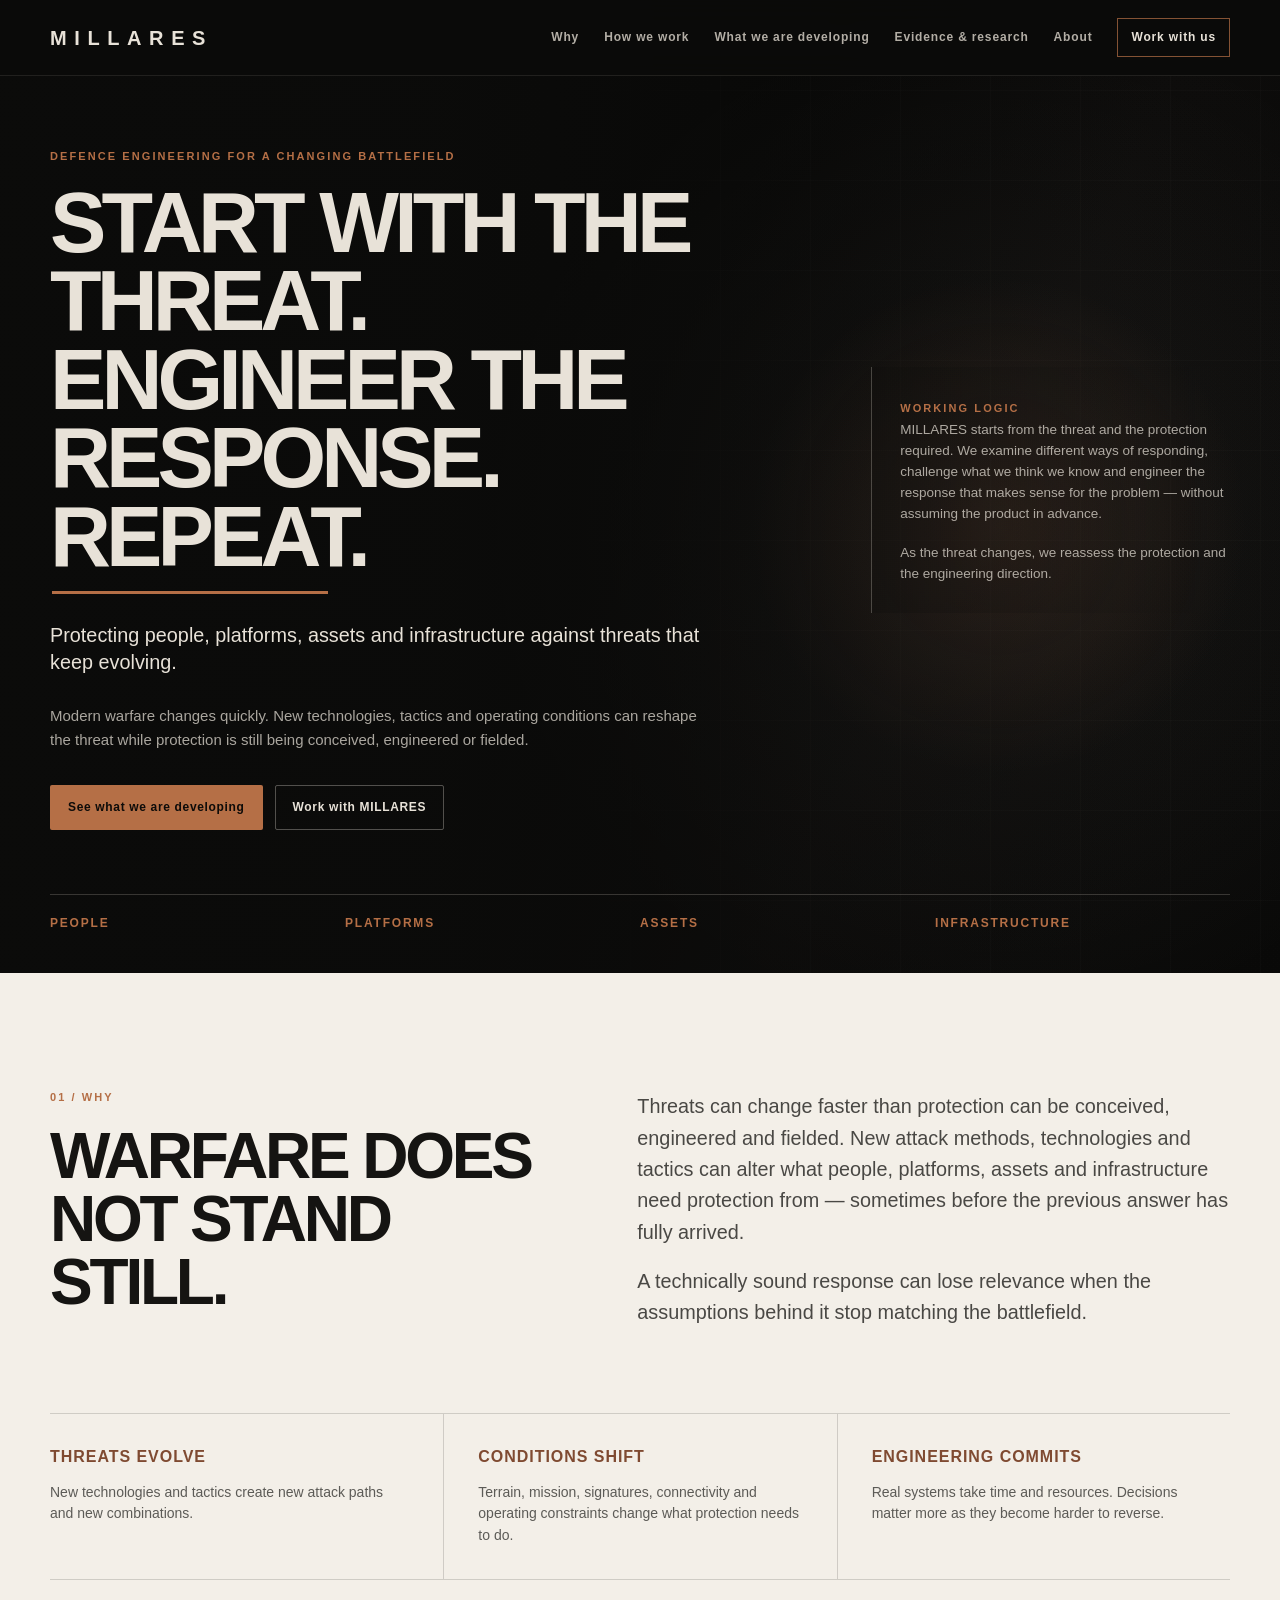
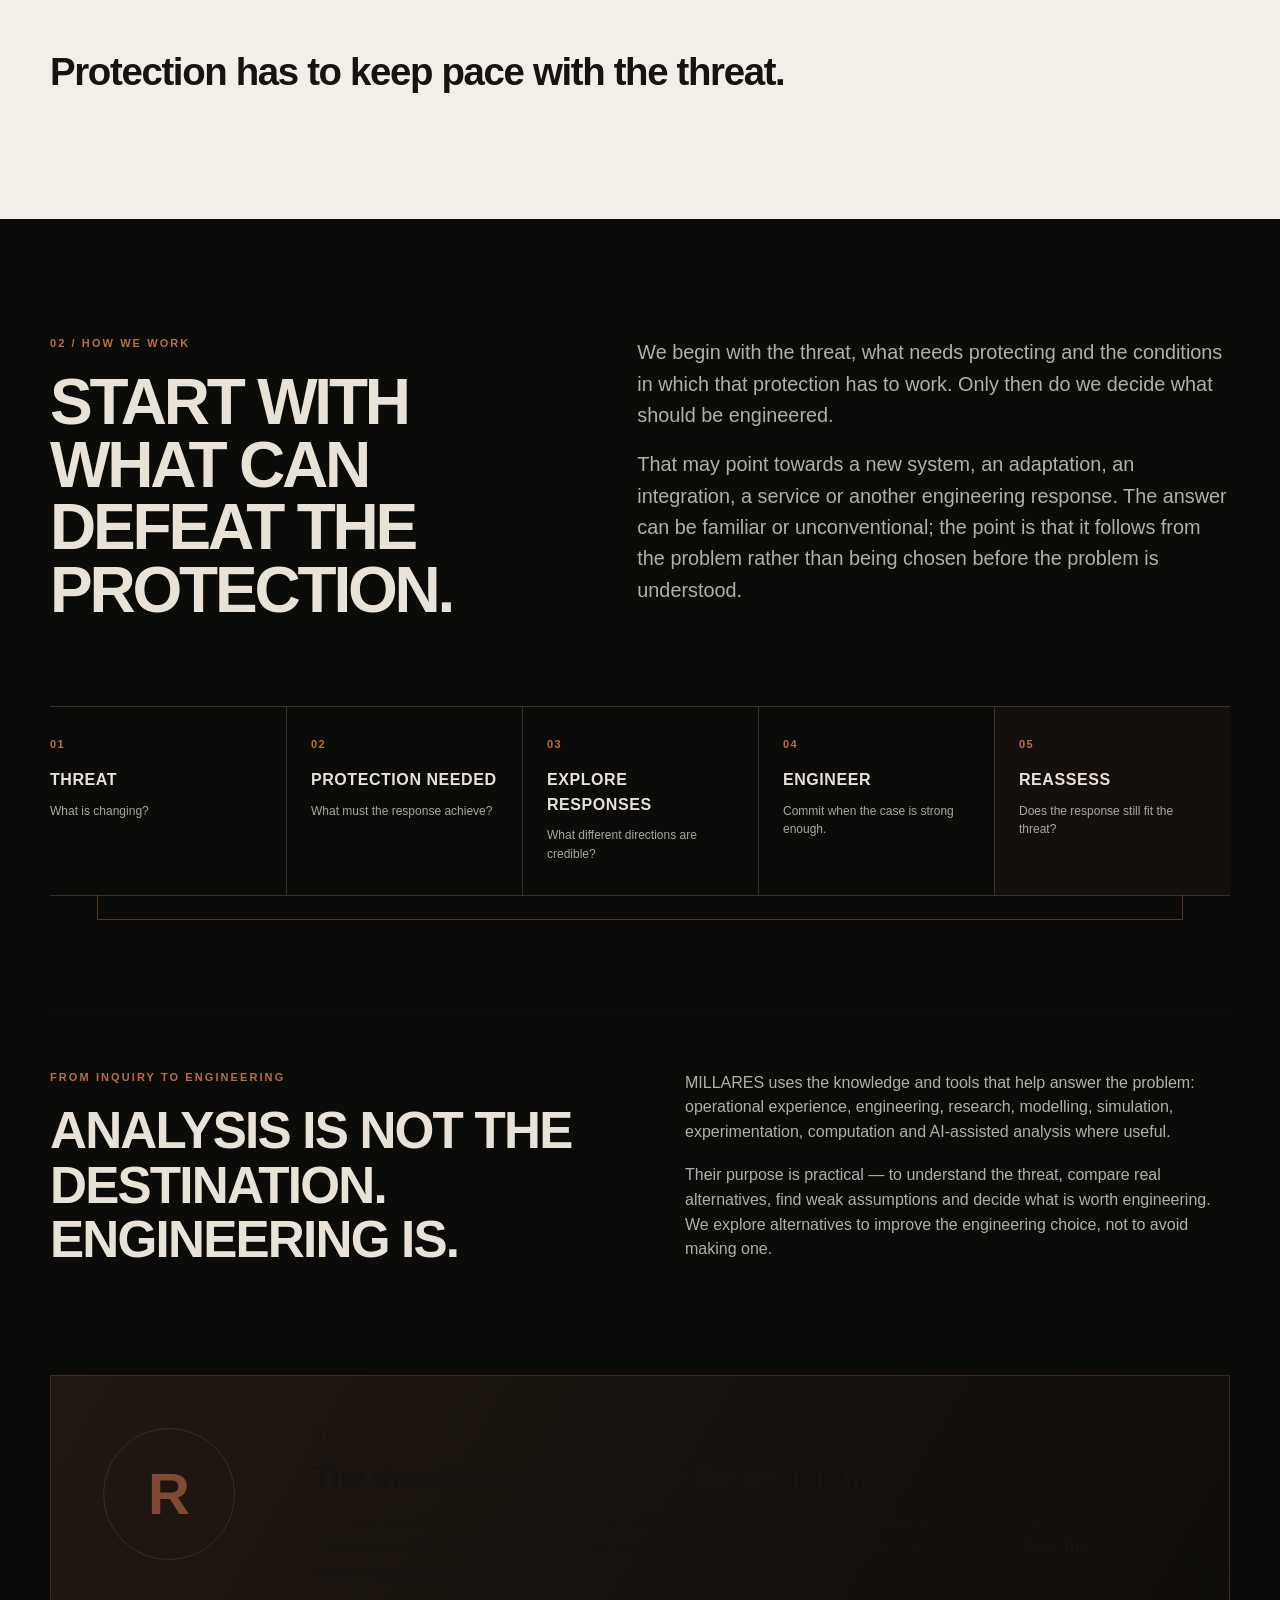
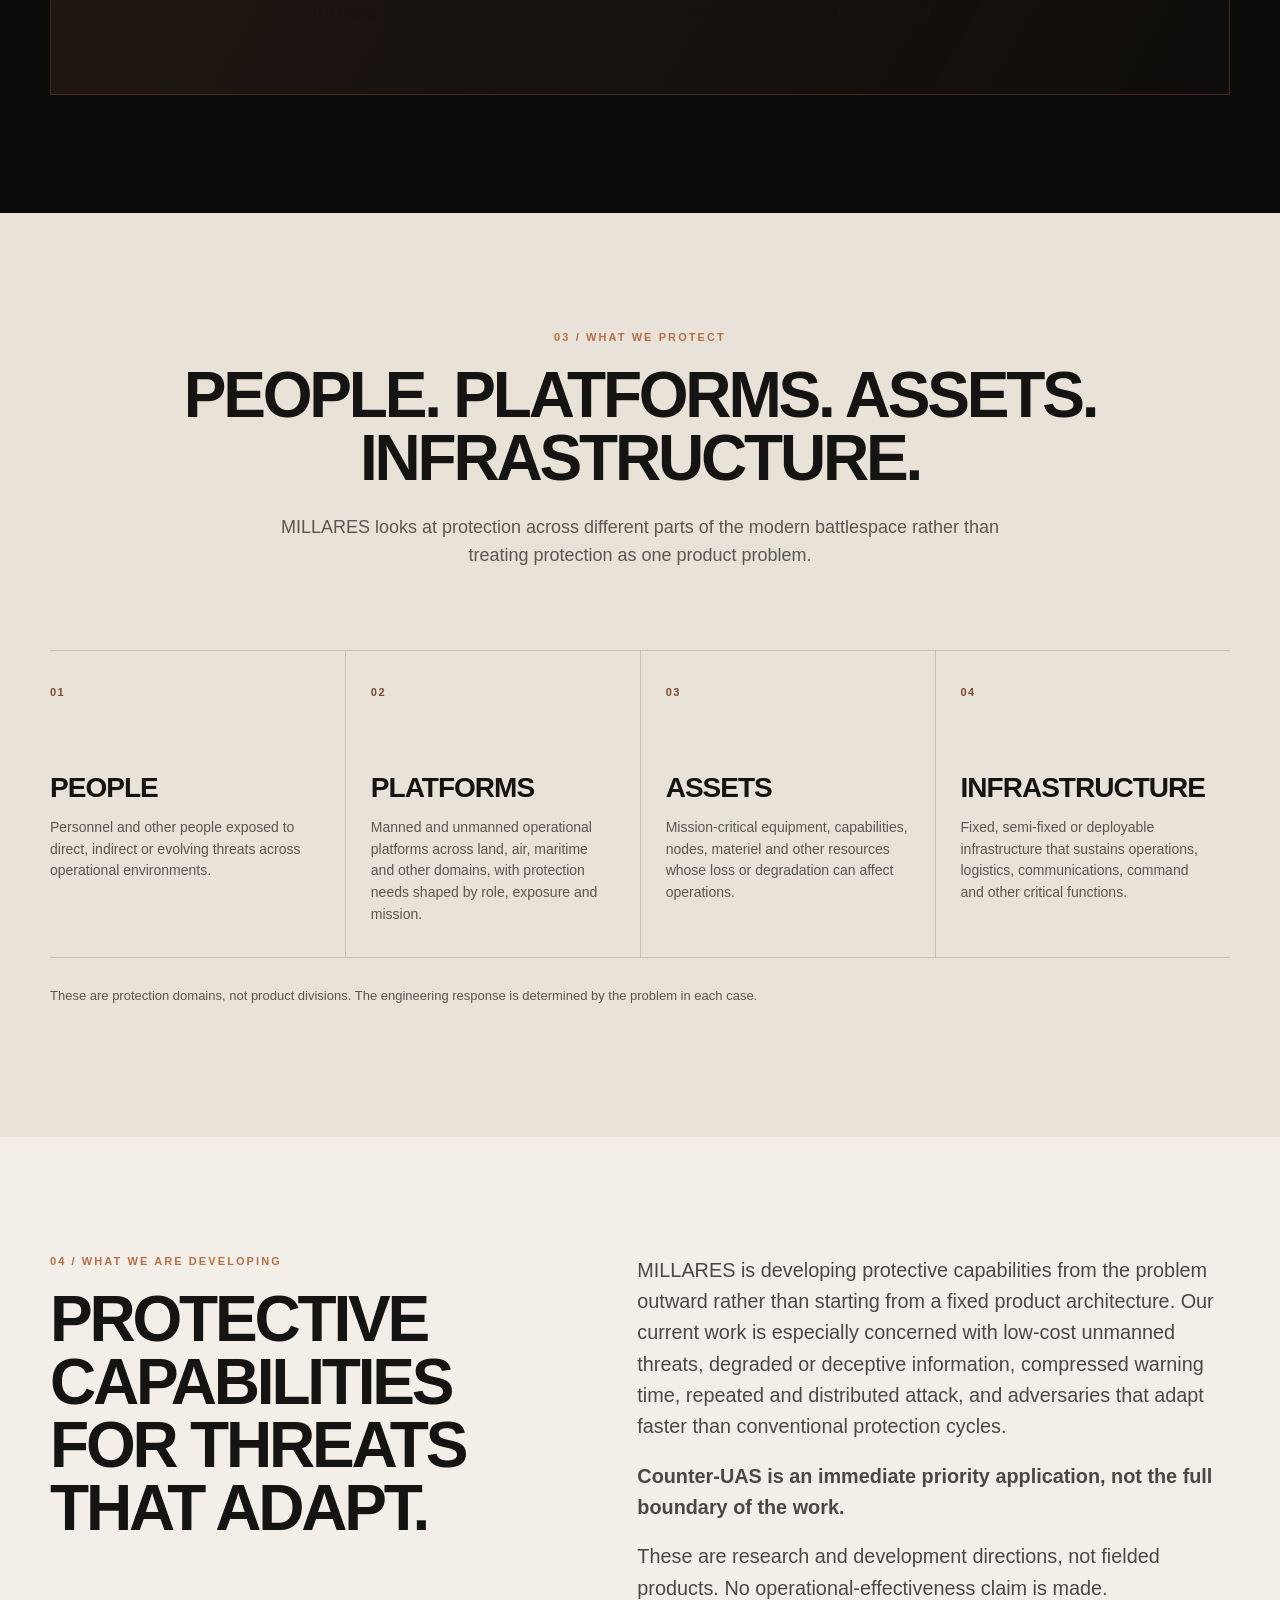
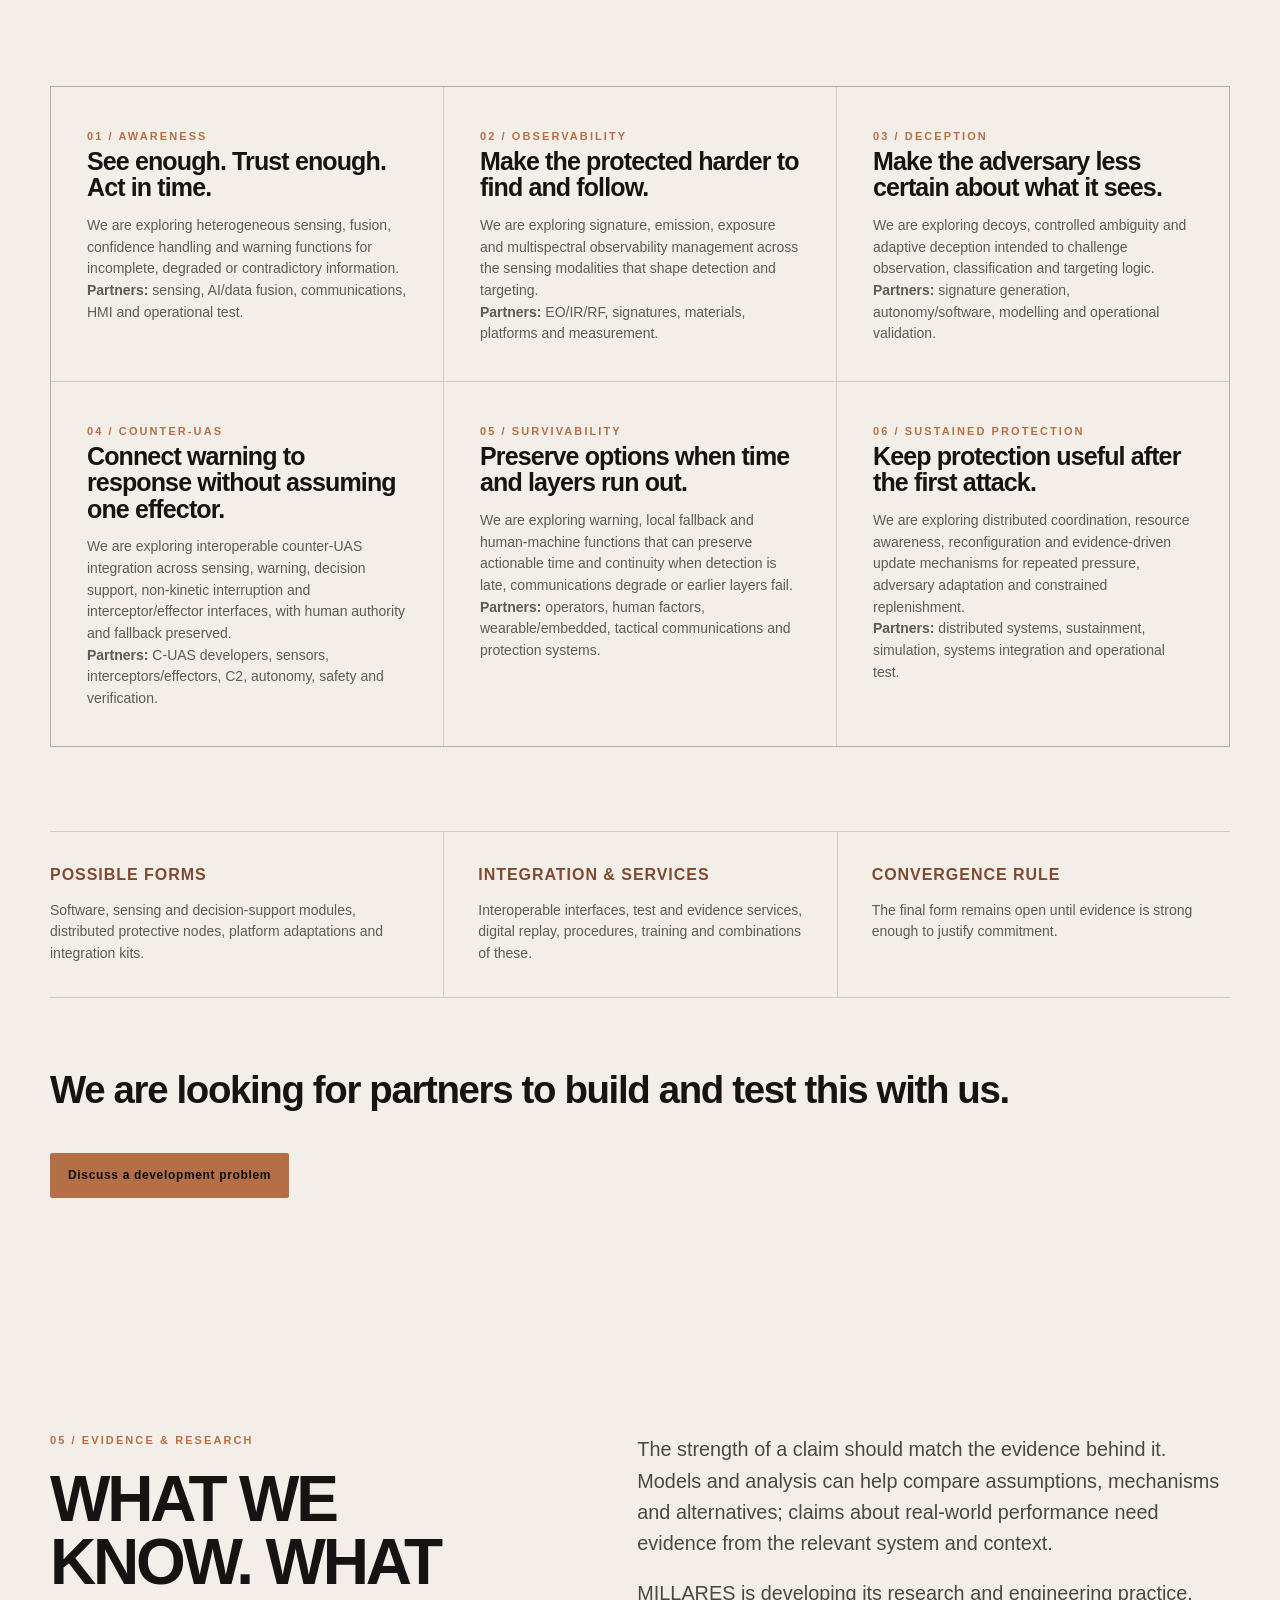
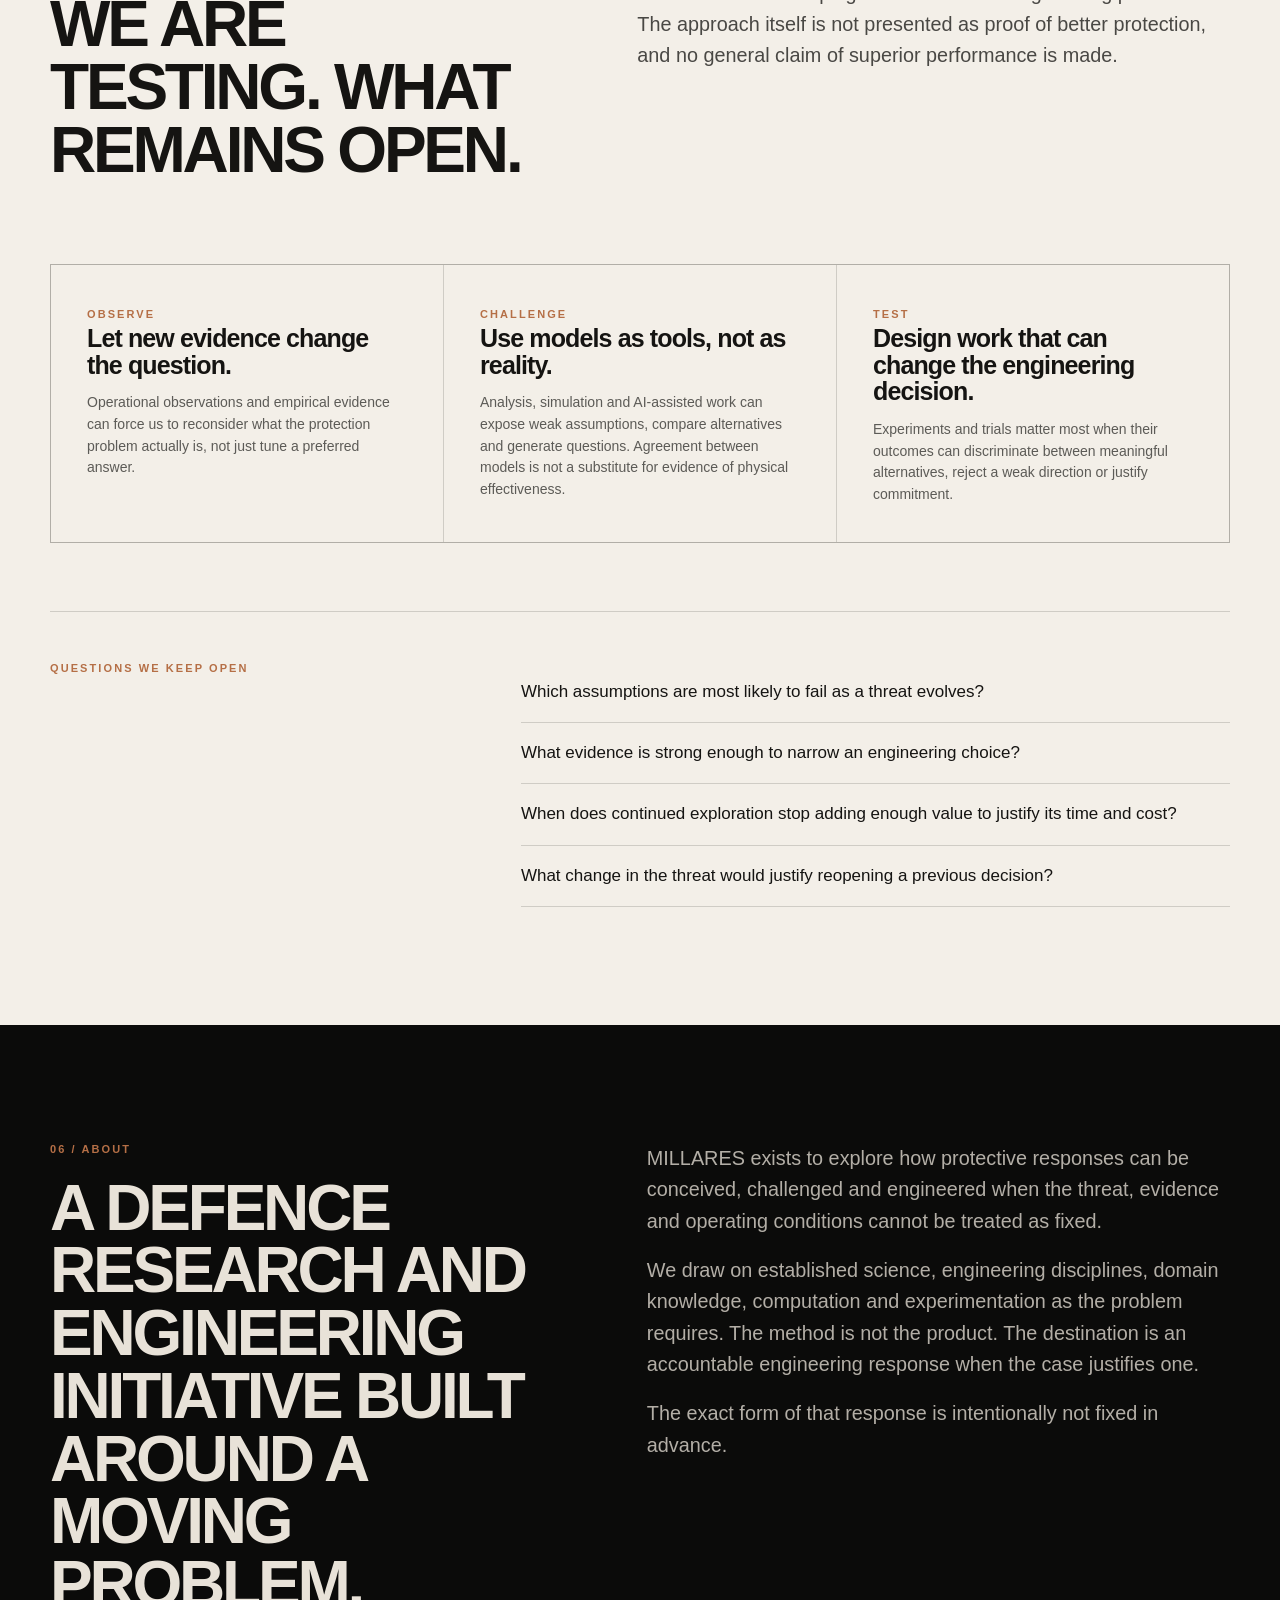
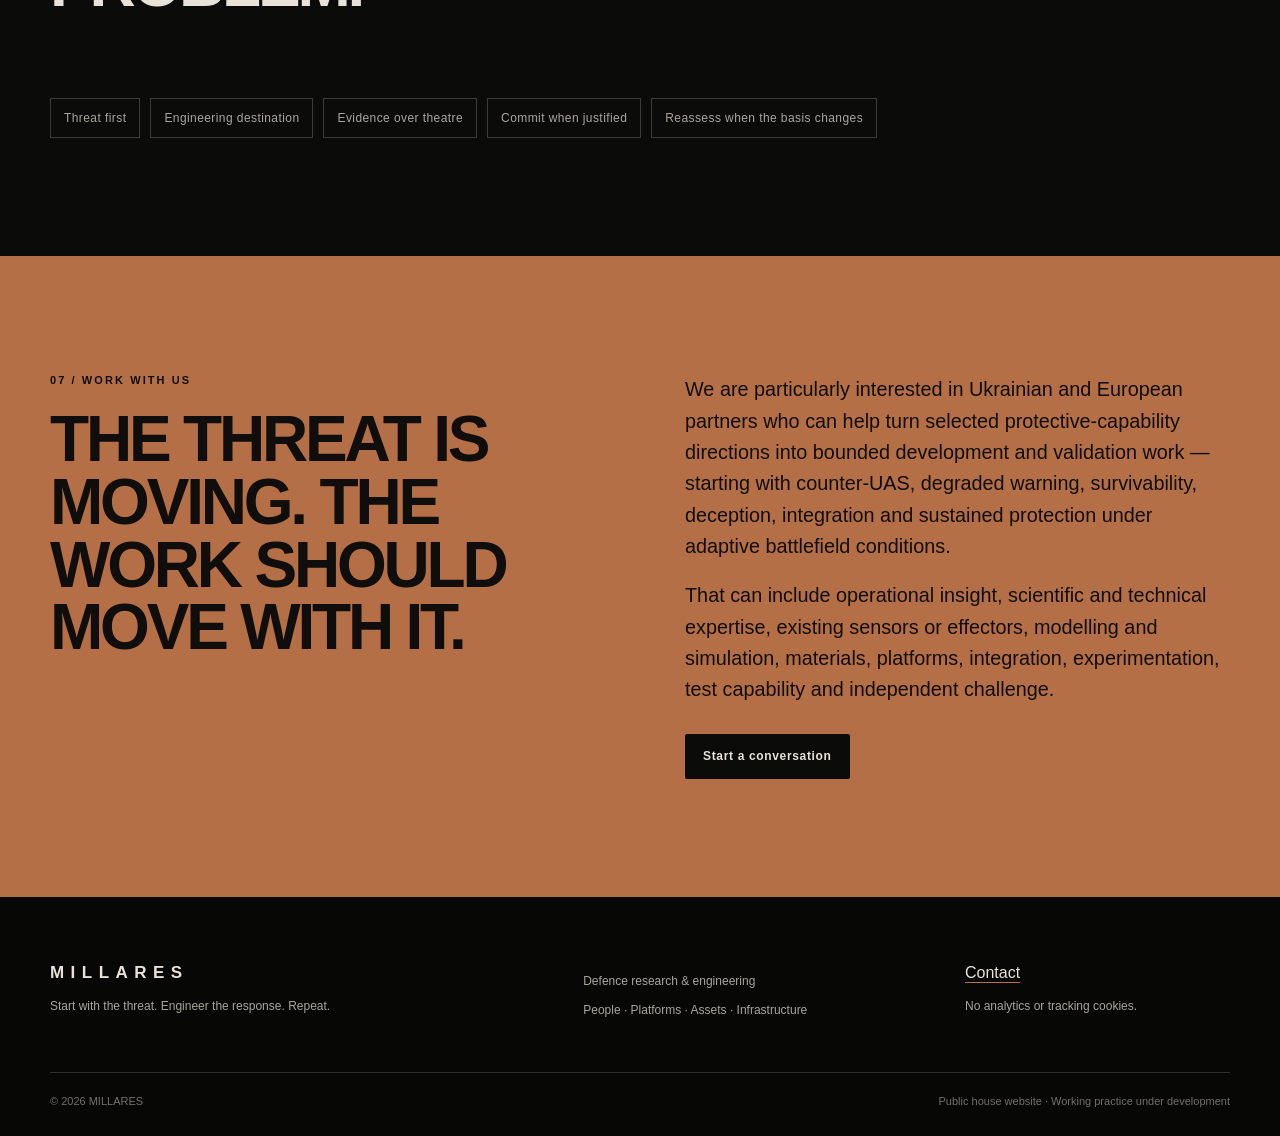
==== index.html @ 89b0711a "Add draft protective response capabilities module" ====
<!doctype html>
<html lang="en">
<head>
  <meta charset="utf-8">
  <meta name="viewport" content="width=device-width, initial-scale=1">
  <title>MILLARES — Defence engineering for a changing battlefield</title>
  <meta name="description" content="MILLARES is a defence research and engineering initiative focused on protecting people, platforms, assets and infrastructure against changing warfare threats.">
  <meta name="theme-color" content="#0b0b0a">
  <meta name="robots" content="index,follow,max-image-preview:large">
  <link rel="canonical" href="https://javifdzplz.github.io/ibera-systems-tercio/">
  <meta property="og:type" content="website">
  <meta property="og:url" content="https://javifdzplz.github.io/ibera-systems-tercio/">
  <meta property="og:title" content="MILLARES — Start with the threat. Engineer the response. Repeat.">
  <meta property="og:description" content="Defence research and engineering for changing warfare threats across people, platforms, assets and infrastructure.">
  <meta name="twitter:card" content="summary">
  <meta name="twitter:title" content="MILLARES — Defence engineering for a changing battlefield">
  <meta name="twitter:description" content="Start with the threat. Engineer the response. Repeat.">
  <link rel="icon" href="favicon.svg" type="image/svg+xml">
  <link rel="stylesheet" href="styles.css?v=20260810-1">
  <script src="script.js?v=20260810-1" defer></script>
</head>
<body>
  <a class="skip-link" href="#main">Skip to content</a>

  <header class="site-header" id="top">
    <div class="header-inner">
      <a class="wordmark" href="#top" aria-label="MILLARES home">MILLARES</a>
      <button class="menu-toggle" type="button" aria-expanded="false" aria-controls="primary-nav">
        <span class="sr-only">Toggle navigation</span>
        <span aria-hidden="true"></span><span aria-hidden="true"></span><span aria-hidden="true"></span>
      </button>
      <nav id="primary-nav" class="primary-nav" aria-label="Primary navigation">
        <a href="#why">Why</a>
        <a href="#approach">How we work</a>
        <a href="#capabilities">What we are developing</a>
        <a href="#evidence">Evidence &amp; research</a>
        <a href="#about">About</a>
        <a class="nav-cta" href="#work">Work with us</a>
      </nav>
    </div>
  </header>

  <main id="main">
    <section class="hero section-dark" aria-labelledby="hero-title">
      <div class="evolving-field" aria-hidden="true"></div>
      <div class="hero-grid" aria-hidden="true"></div>
      <div class="shell hero-shell">
        <div class="hero-copy">
          <p class="eyebrow">Defence engineering for a changing battlefield</p>
          <h1 id="hero-title">
            <span>Start with the threat.</span>
            <span>Engineer the response.</span>
            <span class="repeat-line">Repeat.</span>
          </h1>
          <p class="hero-subhead">Protecting people, platforms, assets and infrastructure against threats that keep evolving.</p>
          <p class="hero-lead">Modern warfare changes quickly. New technologies, tactics and operating conditions can reshape the threat while protection is still being conceived, engineered or fielded.</p>
          <div class="hero-actions">
            <a class="button button-primary" href="#capabilities">See what we are developing</a>
            <a class="button button-quiet" href="#work">Work with MILLARES</a>
          </div>
        </div>
        <div class="hero-aside" aria-label="MILLARES working logic">
          <span class="aside-label">Working logic</span>
          <p>MILLARES starts from the threat and the protection required. We examine different ways of responding, challenge what we think we know and engineer the response that makes sense for the problem — without assuming the product in advance.</p>
          <p>As the threat changes, we reassess the protection and the engineering direction.</p>
        </div>
      </div>
      <div class="scope-rail shell" aria-label="Protection scope">
        <span>People</span><span>Platforms</span><span>Assets</span><span>Infrastructure</span>
      </div>
    </section>

    <section class="section-light section-major" id="why" aria-labelledby="why-title">
      <div class="shell split-intro">
        <div>
          <p class="section-kicker">01 / Why</p>
          <h2 id="why-title">Warfare does not stand still.</h2>
        </div>
        <div class="prose prose-large">
          <p>Threats can change faster than protection can be conceived, engineered and fielded. New attack methods, technologies and tactics can alter what people, platforms, assets and infrastructure need protection from — sometimes before the previous answer has fully arrived.</p>
          <p>A technically sound response can lose relevance when the assumptions behind it stop matching the battlefield.</p>
        </div>
      </div>
      <div class="shell tempo-strip" aria-label="Changing warfare context">
        <article><span>Threats evolve</span><p>New technologies and tactics create new attack paths and new combinations.</p></article>
        <article><span>Conditions shift</span><p>Terrain, mission, signatures, connectivity and operating constraints change what protection needs to do.</p></article>
        <article><span>Engineering commits</span><p>Real systems take time and resources. Decisions matter more as they become harder to reverse.</p></article>
      </div>
      <p class="shell pull-line">Protection has to keep pace with the threat.</p>
    </section>

    <section class="section-dark section-major" id="approach" aria-labelledby="approach-title">
      <div class="shell split-intro">
        <div>
          <p class="section-kicker">02 / How we work</p>
          <h2 id="approach-title">Start with what can defeat the protection.</h2>
        </div>
        <div class="prose prose-large">
          <p>We begin with the threat, what needs protecting and the conditions in which that protection has to work. Only then do we decide what should be engineered.</p>
          <p>That may point towards a new system, an adaptation, an integration, a service or another engineering response. The answer can be familiar or unconventional; the point is that it follows from the problem rather than being chosen before the problem is understood.</p>
        </div>
      </div>

      <div class="shell response-loop" aria-label="MILLARES problem-to-engineering loop">
        <div class="loop-step"><b>01</b><span>Threat</span><small>What is changing?</small></div>
        <div class="loop-step"><b>02</b><span>Protection needed</span><small>What must the response achieve?</small></div>
        <div class="loop-step"><b>03</b><span>Explore responses</span><small>What different directions are credible?</small></div>
        <div class="loop-step"><b>04</b><span>Engineer</span><small>Commit when the case is strong enough.</small></div>
        <div class="loop-step loop-return"><b>05</b><span>Reassess</span><small>Does the response still fit the threat?</small></div>
      </div>

      <div class="shell engineering-destination">
        <div>
          <p class="section-kicker">From inquiry to engineering</p>
          <h3>Analysis is not the destination. Engineering is.</h3>
        </div>
        <div class="prose">
          <p>MILLARES uses the knowledge and tools that help answer the problem: operational experience, engineering, research, modelling, simulation, experimentation, computation and AI-assisted analysis where useful.</p>
          <p>Their purpose is practical — to understand the threat, compare real alternatives, find weak assumptions and decide what is worth engineering. We explore alternatives to improve the engineering choice, not to avoid making one.</p>
        </div>
      </div>

      <div class="shell repeat-panel">
        <div class="repeat-mark" aria-hidden="true">R</div>
        <div>
          <p class="section-kicker">Why repeat?</p>
          <h3>The threat can change after the decision.</h3>
          <p>Choosing an engineering direction does not make the assumptions behind it permanently true. If the threat, operating conditions or available evidence change materially, we return to the question that matters: <strong>does the protection still fit the problem?</strong></p>
          <p>If it does, the commitment stands. If it does not, the response needs to be reconsidered.</p>
        </div>
      </div>
    </section>

    <section class="section-bone section-major" id="protect" aria-labelledby="protect-title">
      <div class="shell section-heading-wide">
        <p class="section-kicker">03 / What we protect</p>
        <h2 id="protect-title">People. Platforms. Assets. Infrastructure.</h2>
        <p>MILLARES looks at protection across different parts of the modern battlespace rather than treating protection as one product problem.</p>
      </div>
      <div class="shell protection-grid">
        <article>
          <span class="object-index">01</span>
          <h3>People</h3>
          <p>Personnel and other people exposed to direct, indirect or evolving threats across operational environments.</p>
        </article>
        <article>
          <span class="object-index">02</span>
          <h3>Platforms</h3>
          <p>Manned and unmanned operational platforms across land, air, maritime and other domains, with protection needs shaped by role, exposure and mission.</p>
        </article>
        <article>
          <span class="object-index">03</span>
          <h3>Assets</h3>
          <p>Mission-critical equipment, capabilities, nodes, materiel and other resources whose loss or degradation can affect operations.</p>
        </article>
        <article>
          <span class="object-index">04</span>
          <h3>Infrastructure</h3>
          <p>Fixed, semi-fixed or deployable infrastructure that sustains operations, logistics, communications, command and other critical functions.</p>
        </article>
      </div>
      <p class="shell scope-note">These are protection domains, not product divisions. The engineering response is determined by the problem in each case.</p>
    </section>

    <section class="section-light section-major" id="capabilities" aria-labelledby="capabilities-title">
      <div class="shell split-intro">
        <div>
          <p class="section-kicker">04 / What we are developing</p>
          <h2 id="capabilities-title">Protective capabilities for threats that adapt.</h2>
        </div>
        <div class="prose prose-large">
          <p>MILLARES is developing protective capabilities from the problem outward rather than starting from a fixed product architecture. Our current work is especially concerned with low-cost unmanned threats, degraded or deceptive information, compressed warning time, repeated and distributed attack, and adversaries that adapt faster than conventional protection cycles.</p>
          <p><strong>Counter-UAS is an immediate priority application, not the full boundary of the work.</strong></p>
          <p>These are research and development directions, not fielded products. No operational-effectiveness claim is made.</p>
        </div>
      </div>

      <div class="shell evidence-grid" aria-label="MILLARES protective response development areas">
        <article>
          <span class="evidence-label">01 / Awareness</span>
          <h3>See enough. Trust enough. Act in time.</h3>
          <p>We are exploring heterogeneous sensing, fusion, confidence handling and warning functions for incomplete, degraded or contradictory information.</p>
          <p><strong>Partners:</strong> sensing, AI/data fusion, communications, HMI and operational test.</p>
        </article>
        <article>
          <span class="evidence-label">02 / Observability</span>
          <h3>Make the protected harder to find and follow.</h3>
          <p>We are exploring signature, emission, exposure and multispectral observability management across the sensing modalities that shape detection and targeting.</p>
          <p><strong>Partners:</strong> EO/IR/RF, signatures, materials, platforms and measurement.</p>
        </article>
        <article>
          <span class="evidence-label">03 / Deception</span>
          <h3>Make the adversary less certain about what it sees.</h3>
          <p>We are exploring decoys, controlled ambiguity and adaptive deception intended to challenge observation, classification and targeting logic.</p>
          <p><strong>Partners:</strong> signature generation, autonomy/software, modelling and operational validation.</p>
        </article>
        <article>
          <span class="evidence-label">04 / Counter-UAS</span>
          <h3>Connect warning to response without assuming one effector.</h3>
          <p>We are exploring interoperable counter-UAS integration across sensing, warning, decision support, non-kinetic interruption and interceptor/effector interfaces, with human authority and fallback preserved.</p>
          <p><strong>Partners:</strong> C-UAS developers, sensors, interceptors/effectors, C2, autonomy, safety and verification.</p>
        </article>
        <article>
          <span class="evidence-label">05 / Survivability</span>
          <h3>Preserve options when time and layers run out.</h3>
          <p>We are exploring warning, local fallback and human-machine functions that can preserve actionable time and continuity when detection is late, communications degrade or earlier layers fail.</p>
          <p><strong>Partners:</strong> operators, human factors, wearable/embedded, tactical communications and protection systems.</p>
        </article>
        <article>
          <span class="evidence-label">06 / Sustained protection</span>
          <h3>Keep protection useful after the first attack.</h3>
          <p>We are exploring distributed coordination, resource awareness, reconfiguration and evidence-driven update mechanisms for repeated pressure, adversary adaptation and constrained replenishment.</p>
          <p><strong>Partners:</strong> distributed systems, sustainment, simulation, systems integration and operational test.</p>
        </article>
      </div>

      <div class="shell tempo-strip" aria-label="How MILLARES development may become engineering">
        <article><span>Possible forms</span><p>Software, sensing and decision-support modules, distributed protective nodes, platform adaptations and integration kits.</p></article>
        <article><span>Integration &amp; services</span><p>Interoperable interfaces, test and evidence services, digital replay, procedures, training and combinations of these.</p></article>
        <article><span>Convergence rule</span><p>The final form remains open until evidence is strong enough to justify commitment.</p></article>
      </div>

      <p class="shell pull-line">We are looking for partners to build and test this with us.</p>
      <div class="shell hero-actions">
        <a class="button button-primary" href="#work">Discuss a development problem</a>
      </div>
    </section>

    <section class="section-light section-major" id="evidence" aria-labelledby="evidence-title">
      <div class="shell split-intro">
        <div>
          <p class="section-kicker">05 / Evidence &amp; research</p>
          <h2 id="evidence-title">What we know. What we are testing. What remains open.</h2>
        </div>
        <div class="prose prose-large">
          <p>The strength of a claim should match the evidence behind it. Models and analysis can help compare assumptions, mechanisms and alternatives; claims about real-world performance need evidence from the relevant system and context.</p>
          <p>MILLARES is developing its research and engineering practice. The approach itself is not presented as proof of better protection, and no general claim of superior performance is made.</p>
        </div>
      </div>

      <div class="shell evidence-grid">
        <article>
          <span class="evidence-label">Observe</span>
          <h3>Let new evidence change the question.</h3>
          <p>Operational observations and empirical evidence can force us to reconsider what the protection problem actually is, not just tune a preferred answer.</p>
        </article>
        <article>
          <span class="evidence-label">Challenge</span>
          <h3>Use models as tools, not as reality.</h3>
          <p>Analysis, simulation and AI-assisted work can expose weak assumptions, compare alternatives and generate questions. Agreement between models is not a substitute for evidence of physical effectiveness.</p>
        </article>
        <article>
          <span class="evidence-label">Test</span>
          <h3>Design work that can change the engineering decision.</h3>
          <p>Experiments and trials matter most when their outcomes can discriminate between meaningful alternatives, reject a weak direction or justify commitment.</p>
        </article>
      </div>

      <div class="shell open-questions">
        <p class="section-kicker">Questions we keep open</p>
        <ul>
          <li>Which assumptions are most likely to fail as a threat evolves?</li>
          <li>What evidence is strong enough to narrow an engineering choice?</li>
          <li>When does continued exploration stop adding enough value to justify its time and cost?</li>
          <li>What change in the threat would justify reopening a previous decision?</li>
        </ul>
      </div>
    </section>

    <section class="section-dark section-major about-section" id="about" aria-labelledby="about-title">
      <div class="shell about-grid">
        <div>
          <p class="section-kicker">06 / About</p>
          <h2 id="about-title">A defence research and engineering initiative built around a moving problem.</h2>
        </div>
        <div class="prose prose-large">
          <p>MILLARES exists to explore how protective responses can be conceived, challenged and engineered when the threat, evidence and operating conditions cannot be treated as fixed.</p>
          <p>We draw on established science, engineering disciplines, domain knowledge, computation and experimentation as the problem requires. The method is not the product. The destination is an accountable engineering response when the case justifies one.</p>
          <p>The exact form of that response is intentionally not fixed in advance.</p>
        </div>
      </div>
      <div class="shell principles" aria-label="MILLARES working principles">
        <span>Threat first</span>
        <span>Engineering destination</span>
        <span>Evidence over theatre</span>
        <span>Commit when justified</span>
        <span>Reassess when the basis changes</span>
      </div>
    </section>

    <section class="section-copper section-major" id="work" aria-labelledby="work-title">
      <div class="shell work-grid">
        <div>
          <p class="section-kicker">07 / Work with us</p>
          <h2 id="work-title">The threat is moving. The work should move with it.</h2>
        </div>
        <div class="prose prose-large">
          <p>We are particularly interested in Ukrainian and European partners who can help turn selected protective-capability directions into bounded development and validation work — starting with counter-UAS, degraded warning, survivability, deception, integration and sustained protection under adaptive battlefield conditions.</p>
          <p>That can include operational insight, scientific and technical expertise, existing sensors or effectors, modelling and simulation, materials, platforms, integration, experimentation, test capability and independent challenge.</p>
          <a class="button button-dark" href="mailto:franciscoj_fernandez@icloud.com?subject=MILLARES%20collaboration">Start a conversation</a>
        </div>
      </div>
    </section>
  </main>

  <footer class="site-footer">
    <div class="shell footer-grid">
      <div><a class="wordmark footer-wordmark" href="#top">MILLARES</a><p>Start with the threat. Engineer the response. Repeat.</p></div>
      <div><p>Defence research &amp; engineering</p><p>People · Platforms · Assets · Infrastructure</p></div>
      <div><a href="mailto:franciscoj_fernandez@icloud.com?subject=MILLARES%20enquiry">Contact</a><p>No analytics or tracking cookies.</p></div>
    </div>
    <div class="shell footer-base"><span>© 2026 MILLARES</span><span>Public house website · Working practice under development</span></div>
  </footer>
</body>
</html>
---- styles.css ----
:root {
  --carbon: #0b0b0a;
  --carbon-soft: #151412;
  --bone: #e8e2d8;
  --bone-soft: #f3efe8;
  --ink: #151412;
  --copper: #b56f46;
  --copper-dark: #7f4a31;
  --line-dark: rgba(232, 226, 216, 0.18);
  --line-light: rgba(21, 20, 18, 0.16);
  --muted-dark: rgba(232, 226, 216, 0.72);
  --muted-light: rgba(21, 20, 18, 0.68);
  --shell: min(1180px, calc(100vw - 48px));
  --header-h: 76px;
  --radius: 2px;
}

* { box-sizing: border-box; }
html { scroll-behavior: smooth; scroll-padding-top: calc(var(--header-h) + 18px); }
body {
  margin: 0;
  background: var(--carbon);
  color: var(--bone);
  font-family: Inter, ui-sans-serif, -apple-system, BlinkMacSystemFont, "Segoe UI", Helvetica, Arial, sans-serif;
  font-size: 16px;
  line-height: 1.55;
  -webkit-font-smoothing: antialiased;
  text-rendering: optimizeLegibility;
}
a { color: inherit; }
button, a { -webkit-tap-highlight-color: transparent; }
button, input, textarea, select { font: inherit; }
::selection { background: var(--copper); color: #fff; }

.sr-only {
  position: absolute !important;
  width: 1px; height: 1px;
  padding: 0; margin: -1px;
  overflow: hidden; clip: rect(0,0,0,0);
  white-space: nowrap; border: 0;
}
.skip-link {
  position: fixed;
  left: 16px; top: -80px;
  z-index: 999;
  padding: 10px 14px;
  background: var(--bone);
  color: var(--ink);
  text-decoration: none;
  transition: top .18s ease;
}
.skip-link:focus { top: 12px; }

.shell { width: var(--shell); margin-inline: auto; }

.site-header {
  position: fixed;
  inset: 0 0 auto 0;
  z-index: 80;
  height: var(--header-h);
  background: color-mix(in srgb, var(--carbon) 88%, transparent);
  border-bottom: 1px solid rgba(232,226,216,.1);
  backdrop-filter: blur(14px);
}
.header-inner {
  width: var(--shell);
  height: 100%;
  margin-inline: auto;
  display: flex;
  align-items: center;
  justify-content: space-between;
  gap: 28px;
}
.wordmark {
  display: inline-block;
  font-weight: 700;
  font-size: 20px;
  line-height: 1;
  letter-spacing: .38em;
  text-decoration: none;
  white-space: nowrap;
}
.primary-nav { display: flex; align-items: center; gap: 25px; }
.primary-nav a {
  color: rgba(232,226,216,.76);
  font-size: 12px;
  font-weight: 600;
  letter-spacing: .07em;
  text-decoration: none;
  transition: color .18s ease;
}
.primary-nav a:hover,
.primary-nav a:focus-visible { color: var(--bone); }
.primary-nav .nav-cta {
  color: var(--bone);
  padding: 9px 13px;
  border: 1px solid rgba(181,111,70,.72);
}
.menu-toggle {
  display: none;
  width: 42px; height: 42px;
  border: 0;
  background: transparent;
  padding: 9px;
  cursor: pointer;
}
.menu-toggle span[aria-hidden="true"] {
  display: block;
  height: 1px;
  margin: 6px 0;
  background: var(--copper);
}

.section-dark { background: var(--carbon); color: var(--bone); }
.section-light { background: var(--bone-soft); color: var(--ink); }
.section-bone { background: var(--bone); color: var(--ink); }
.section-copper { background: var(--copper); color: #100e0c; }
.section-major { padding: 118px 0; }

.hero {
  position: relative;
  min-height: min(980px, 100svh);
  padding: calc(var(--header-h) + 74px) 0 34px;
  overflow: hidden;
  isolation: isolate;
  display: flex;
  flex-direction: column;
}
.hero::before {
  content: "";
  position: absolute;
  inset: 0;
  z-index: -4;
  background:
    radial-gradient(circle at 78% 54%, rgba(181,111,70,.16), transparent 22%),
    radial-gradient(circle at 78% 54%, rgba(232,226,216,.055), transparent 46%),
    linear-gradient(115deg, #070706 0 48%, #0d0c0b 70%, #090908 100%);
}
.hero::after {
  content: "";
  position: absolute;
  inset: 0;
  z-index: -1;
  pointer-events: none;
  background: linear-gradient(90deg, rgba(11,11,10,.98) 0, rgba(11,11,10,.93) 34%, rgba(11,11,10,.46) 58%, rgba(11,11,10,.08) 88%);
}
.hero-grid {
  position: absolute;
  inset: 0;
  z-index: -3;
  opacity: .16;
  background-image:
    linear-gradient(rgba(232,226,216,.12) 1px, transparent 1px),
    linear-gradient(90deg, rgba(232,226,216,.12) 1px, transparent 1px);
  background-size: 90px 90px;
  mask-image: linear-gradient(90deg, transparent 0 42%, black 62%, black 100%);
}
.evolving-field {
  position: absolute;
  inset: var(--header-h) 0 0 44%;
  z-index: -2;
  overflow: hidden;
  pointer-events: none;
  opacity: .96;
}
.field-unit {
  --x: 50%; --y: 50%; --r: 0deg; --s: 1; --o: .3; --d: 0s;
  position: absolute;
  left: var(--x); top: var(--y);
  width: 28px; height: 12px;
  opacity: var(--o);
  transform: translate(-50%, -50%) rotate(var(--r)) scale(var(--s));
  transform-origin: 50% 50%;
  clip-path: polygon(0 48%, 76% 0, 100% 48%, 76% 100%);
  background: linear-gradient(100deg, rgba(181,111,70,.06), rgba(181,111,70,.9) 75%, rgba(232,226,216,.18));
  box-shadow: 0 0 18px rgba(181,111,70,.08);
  animation: field-pulse 8s ease-in-out infinite alternate;
  animation-delay: var(--d);
}
@keyframes field-pulse {
  from { filter: brightness(.78); }
  to { filter: brightness(1.12); opacity: var(--o); }
}
.hero-shell {
  flex: 1;
  display: grid;
  grid-template-columns: minmax(0, 1.35fr) minmax(280px, .65fr);
  gap: 76px;
  align-items: center;
  padding-bottom: 64px;
}
.hero-copy { max-width: 800px; }
.eyebrow,
.section-kicker,
.aside-label,
.evidence-label {
  margin: 0 0 20px;
  color: var(--copper);
  font-size: 11px;
  font-weight: 750;
  letter-spacing: .19em;
  line-height: 1.25;
  text-transform: uppercase;
}
.hero h1 {
  margin: 0;
  font-size: clamp(54px, 6.6vw, 104px);
  line-height: .93;
  letter-spacing: -.058em;
  font-weight: 820;
  text-transform: uppercase;
  max-width: 930px;
}
.hero h1 span { display: block; }
.repeat-line {
  position: relative;
  width: fit-content;
  padding-bottom: 17px;
}
.repeat-line::after {
  content: "";
  position: absolute;
  left: 2px; right: 12%; bottom: 0;
  height: 3px;
  background: var(--copper);
}
.hero-subhead {
  max-width: 680px;
  margin: 28px 0 0;
  color: var(--bone);
  font-size: clamp(18px, 1.55vw, 24px);
  line-height: 1.38;
}
.hero-lead {
  max-width: 670px;
  margin: 28px 0 0;
  color: var(--muted-dark);
  font-size: 15px;
}
.hero-actions { display: flex; gap: 12px; flex-wrap: wrap; margin-top: 34px; }
.button {
  display: inline-flex;
  min-height: 45px;
  align-items: center;
  justify-content: center;
  padding: 11px 17px;
  border: 1px solid transparent;
  border-radius: var(--radius);
  font-size: 12px;
  font-weight: 750;
  letter-spacing: .055em;
  text-decoration: none;
  transition: transform .18s ease, background .18s ease, color .18s ease, border-color .18s ease;
}
.button:hover { transform: translateY(-1px); }
.button:focus-visible,
.primary-nav a:focus-visible,
.wordmark:focus-visible,
.menu-toggle:focus-visible { outline: 2px solid var(--copper); outline-offset: 4px; }
.button-primary { background: var(--copper); color: #0d0b09; }
.button-primary:hover { background: #c68158; }
.button-quiet { border-color: rgba(232,226,216,.32); color: var(--bone); }
.button-quiet:hover { border-color: var(--bone); }
.button-dark { background: var(--carbon); color: var(--bone); margin-top: 10px; }
.button-dark:hover { background: #1b1815; }
.hero-aside {
  align-self: center;
  padding: 28px 0 28px 28px;
  border-left: 1px solid rgba(232,226,216,.25);
  background: linear-gradient(90deg, rgba(11,11,10,.26), transparent);
}
.hero-aside p { margin: 0 0 18px; color: rgba(232,226,216,.72); font-size: 13.5px; }
.hero-aside p:last-child { margin-bottom: 0; }
.scope-rail {
  display: grid;
  grid-template-columns: repeat(4, 1fr);
  border-top: 1px solid rgba(232,226,216,.2);
}
.scope-rail span {
  padding: 19px 0 7px;
  color: var(--copper);
  font-size: 12px;
  font-weight: 760;
  letter-spacing: .15em;
  text-transform: uppercase;
}

.split-intro {
  display: grid;
  grid-template-columns: .9fr 1.1fr;
  gap: clamp(44px, 8vw, 128px);
  align-items: start;
}
h2 {
  margin: 0;
  font-size: clamp(43px, 5vw, 74px);
  line-height: .98;
  letter-spacing: -.05em;
  font-weight: 800;
  text-transform: uppercase;
}
h3 {
  margin: 0 0 14px;
  font-size: clamp(23px, 2.4vw, 36px);
  line-height: 1.06;
  letter-spacing: -.035em;
}
.prose p { margin: 0 0 18px; color: inherit; opacity: .76; }
.prose p:last-child { margin-bottom: 0; }
.prose-large { font-size: clamp(17px, 1.55vw, 21px); line-height: 1.58; }
.tempo-strip {
  margin-top: 84px;
  display: grid;
  grid-template-columns: repeat(3, 1fr);
  border-top: 1px solid var(--line-light);
  border-bottom: 1px solid var(--line-light);
}
.tempo-strip article { padding: 31px 34px 32px 0; }
.tempo-strip article + article { padding-left: 34px; border-left: 1px solid var(--line-light); }
.tempo-strip span { display: block; margin-bottom: 12px; color: var(--copper-dark); font-weight: 800; text-transform: uppercase; letter-spacing: .06em; }
.tempo-strip p { margin: 0; color: var(--muted-light); font-size: 14px; }
.pull-line {
  margin-top: 62px;
  margin-bottom: 0;
  font-size: clamp(25px, 3vw, 42px);
  font-weight: 750;
  letter-spacing: -.035em;
}

.response-loop {
  position: relative;
  margin-top: 84px;
  display: grid;
  grid-template-columns: repeat(5, 1fr);
  border-top: 1px solid var(--line-dark);
  border-bottom: 1px solid var(--line-dark);
}
.response-loop::after {
  content: "";
  position: absolute;
  left: 4%; right: 4%; bottom: -25px;
  height: 24px;
  border-left: 1px solid rgba(181,111,70,.7);
  border-bottom: 1px solid rgba(181,111,70,.7);
  border-right: 1px solid rgba(181,111,70,.7);
  opacity: .62;
}
.loop-step { padding: 29px 24px 31px 0; }
.loop-step + .loop-step { padding-left: 24px; border-left: 1px solid var(--line-dark); }
.loop-step b { display: block; color: var(--copper); font-size: 11px; letter-spacing: .13em; margin-bottom: 15px; }
.loop-step span { display: block; font-weight: 760; font-size: 16px; text-transform: uppercase; letter-spacing: .035em; }
.loop-step small { display: block; margin-top: 9px; color: var(--muted-dark); font-size: 12px; }
.loop-return { background: rgba(181,111,70,.06); }
.engineering-destination {
  margin-top: 116px;
  display: grid;
  grid-template-columns: 1fr 1fr;
  gap: 90px;
  padding-top: 58px;
  border-top: 1px solid var(--line-dark);
}
.engineering-destination h3 { font-size: clamp(32px, 4vw, 58px); text-transform: uppercase; }
.repeat-panel {
  margin-top: 94px;
  display: grid;
  grid-template-columns: 160px 1fr;
  gap: 50px;
  align-items: start;
  padding: 52px;
  border: 1px solid rgba(181,111,70,.48);
  background: linear-gradient(120deg, rgba(181,111,70,.11), rgba(181,111,70,.015));
}
.repeat-mark {
  width: 132px; height: 132px;
  display: grid; place-items: center;
  border: 1px solid var(--copper);
  border-radius: 50%;
  color: var(--copper);
  font-size: 58px;
  font-weight: 830;
  line-height: 1;
}
.repeat-panel p { max-width: 780px; color: var(--muted-dark); }
.repeat-panel strong { color: var(--bone); }

.section-heading-wide { max-width: 950px; margin-inline: auto; text-align: center; }
.section-heading-wide > p:last-child { max-width: 720px; margin: 24px auto 0; color: var(--muted-light); font-size: 18px; }
.protection-grid {
  margin-top: 80px;
  display: grid;
  grid-template-columns: repeat(4, 1fr);
  border-top: 1px solid var(--line-light);
  border-bottom: 1px solid var(--line-light);
}
.protection-grid article { min-height: 305px; padding: 28px 25px 31px 0; }
.protection-grid article + article { border-left: 1px solid var(--line-light); padding-left: 25px; }
.object-index { color: var(--copper-dark); font-size: 11px; font-weight: 800; letter-spacing: .13em; }
.protection-grid h3 { margin-top: 70px; text-transform: uppercase; font-size: 28px; }
.protection-grid p { margin: 0; color: var(--muted-light); font-size: 14px; }
.scope-note { margin-top: 28px; color: var(--muted-light); font-size: 13px; }

.evidence-grid {
  margin-top: 82px;
  display: grid;
  grid-template-columns: repeat(3, 1fr);
  gap: 1px;
  background: var(--line-light);
  border: 1px solid var(--line-light);
}
.evidence-grid article { background: var(--bone-soft); padding: 36px; }
.evidence-grid h3 { font-size: 25px; }
.evidence-grid p { margin: 0; color: var(--muted-light); font-size: 14px; }
.open-questions {
  margin-top: 68px;
  display: grid;
  grid-template-columns: .72fr 1.28fr;
  gap: 72px;
  padding-top: 50px;
  border-top: 1px solid var(--line-light);
}
.open-questions ul { list-style: none; padding: 0; margin: 0; }
.open-questions li { padding: 17px 0; border-bottom: 1px solid var(--line-light); font-size: 17px; }

.about-grid { display: grid; grid-template-columns: .92fr 1.08fr; gap: 100px; }
.principles {
  margin-top: 82px;
  display: flex;
  flex-wrap: wrap;
  gap: 10px;
}
.principles span {
  padding: 10px 13px;
  border: 1px solid rgba(232,226,216,.22);
  color: var(--muted-dark);
  font-size: 12px;
  letter-spacing: .035em;
}
.work-grid { display: grid; grid-template-columns: 1fr 1fr; gap: 90px; align-items: start; }
.work-grid .section-kicker { color: #100e0c; opacity: 1; }
.work-grid .prose p { color: #100e0c; opacity: 1; }

.site-footer { padding: 64px 0 26px; background: #070706; color: var(--bone); }
.footer-grid { display: grid; grid-template-columns: 1.25fr .85fr .7fr; gap: 60px; }
.footer-grid p { margin: 11px 0 0; color: var(--muted-dark); font-size: 12px; }
.footer-grid a:not(.wordmark) { color: var(--bone); text-decoration-color: var(--copper); text-underline-offset: 4px; }
.footer-wordmark { font-size: 17px; }
.footer-base {
  margin-top: 52px;
  padding-top: 20px;
  border-top: 1px solid var(--line-dark);
  display: flex;
  justify-content: space-between;
  gap: 24px;
  color: rgba(232,226,216,.48);
  font-size: 11px;
}

.reveal { opacity: 0; transform: translateY(18px); transition: opacity .55s ease, transform .55s ease; }
.reveal.is-visible { opacity: 1; transform: none; }

@media (max-width: 980px) {
  :root { --shell: min(100% - 38px, 900px); }
  .primary-nav { gap: 16px; }
  .primary-nav a { font-size: 11px; }
  .hero-shell { grid-template-columns: 1fr; gap: 34px; align-content: center; }
  .hero-copy { max-width: 820px; }
  .hero-aside { max-width: 620px; }
  .evolving-field { left: 38%; opacity: .58; }
  .split-intro,
  .engineering-destination,
  .about-grid,
  .work-grid { grid-template-columns: 1fr; gap: 42px; }
  .response-loop { grid-template-columns: repeat(5, minmax(155px, 1fr)); overflow-x: auto; overscroll-behavior-inline: contain; }
  .protection-grid { grid-template-columns: repeat(2, 1fr); }
  .protection-grid article:nth-child(3) { border-left: 0; padding-left: 0; border-top: 1px solid var(--line-light); }
  .protection-grid article:nth-child(4) { border-top: 1px solid var(--line-light); }
  .evidence-grid { grid-template-columns: 1fr; }
}

@media (max-width: 760px) {
  :root { --header-h: 66px; --shell: calc(100vw - 32px); }
  .wordmark { font-size: 17px; letter-spacing: .28em; }
  .menu-toggle { display: block; }
  .primary-nav {
    position: fixed;
    inset: var(--header-h) 0 auto 0;
    display: none;
    padding: 22px 20px 26px;
    background: rgba(11,11,10,.98);
    border-bottom: 1px solid var(--line-dark);
    flex-direction: column;
    align-items: stretch;
    gap: 0;
  }
  .primary-nav.is-open { display: flex; }
  .primary-nav a { padding: 13px 3px; border-bottom: 1px solid rgba(232,226,216,.1); font-size: 13px; }
  .primary-nav .nav-cta { margin-top: 13px; text-align: center; border: 1px solid rgba(181,111,70,.72); }
  .hero { min-height: 930px; padding-top: calc(var(--header-h) + 55px); }
  .hero::after { background: linear-gradient(90deg, rgba(11,11,10,.97), rgba(11,11,10,.78)); }
  .hero-grid { opacity: .1; mask-image: none; }
  .evolving-field { inset: var(--header-h) -28% 32% 30%; opacity: .42; }
  .hero h1 { font-size: clamp(48px, 14.2vw, 76px); }
  .hero-subhead { font-size: 18px; }
  .hero-aside { padding: 22px 0 0; border-left: 0; border-top: 1px solid rgba(232,226,216,.2); }
  .scope-rail { grid-template-columns: repeat(2, 1fr); margin-top: 18px; }
  .scope-rail span { padding: 14px 0 6px; }
  .section-major { padding: 82px 0; }
  h2 { font-size: clamp(39px, 11.2vw, 56px); }
  .tempo-strip { grid-template-columns: 1fr; margin-top: 55px; }
  .tempo-strip article { padding: 24px 0; }
  .tempo-strip article + article { padding-left: 0; border-left: 0; border-top: 1px solid var(--line-light); }
  .repeat-panel { grid-template-columns: 1fr; padding: 32px 24px; }
  .repeat-mark { width: 90px; height: 90px; font-size: 42px; }
  .protection-grid { grid-template-columns: 1fr; margin-top: 55px; }
  .protection-grid article,
  .protection-grid article + article,
  .protection-grid article:nth-child(3) { min-height: 0; padding: 25px 0 28px; border-left: 0; border-top: 1px solid var(--line-light); }
  .protection-grid article:first-child { border-top: 0; }
  .protection-grid h3 { margin-top: 35px; }
  .open-questions { grid-template-columns: 1fr; gap: 20px; }
  .footer-grid { grid-template-columns: 1fr; gap: 30px; }
  .footer-base { flex-direction: column; gap: 6px; }
}

@media (max-width: 460px) {
  :root { --shell: calc(100vw - 26px); }
  .hero-actions { flex-direction: column; align-items: stretch; }
  .button { width: 100%; }
  .scope-rail { grid-template-columns: 1fr 1fr; }
  .scope-rail span { font-size: 10px; }
}

@media (prefers-reduced-motion: reduce) {
  html { scroll-behavior: auto; }
  *, *::before, *::after { animation-duration: .001ms !important; animation-iteration-count: 1 !important; transition-duration: .001ms !important; }
  .reveal { opacity: 1; transform: none; }
}
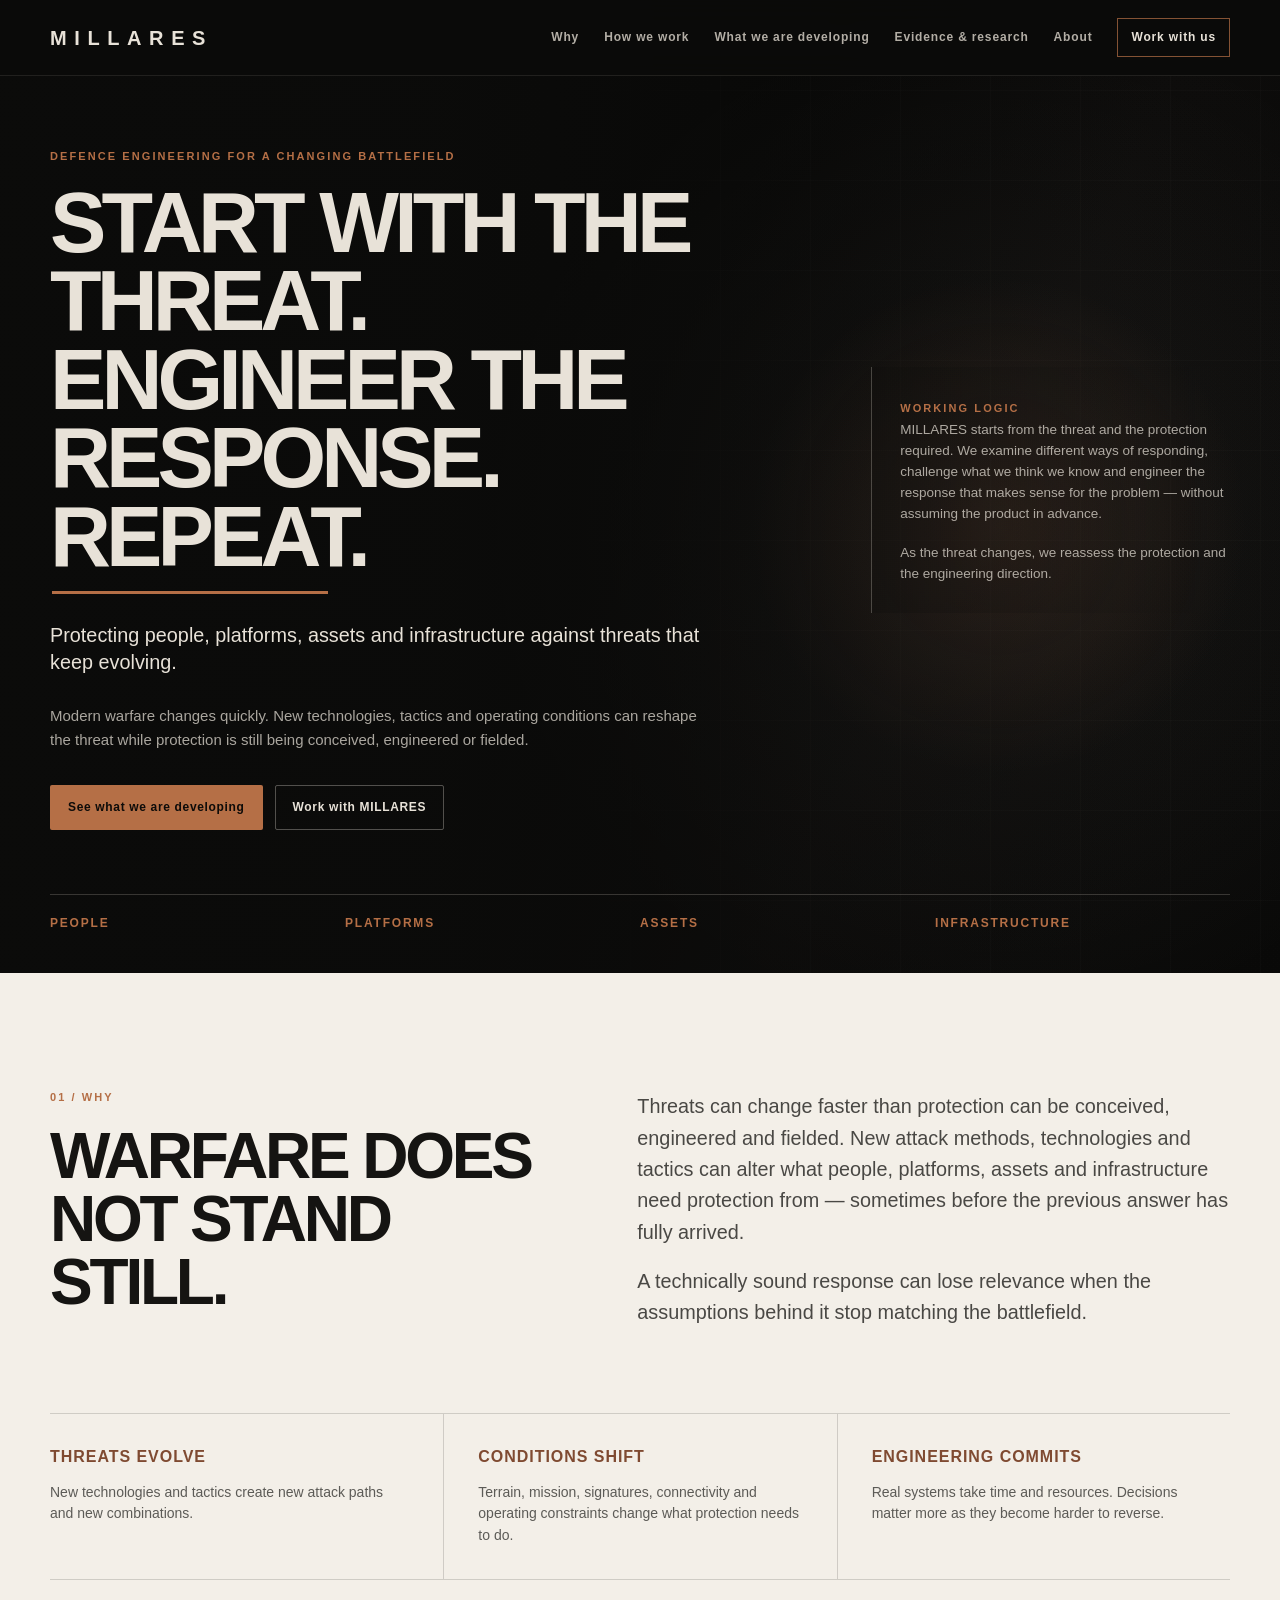
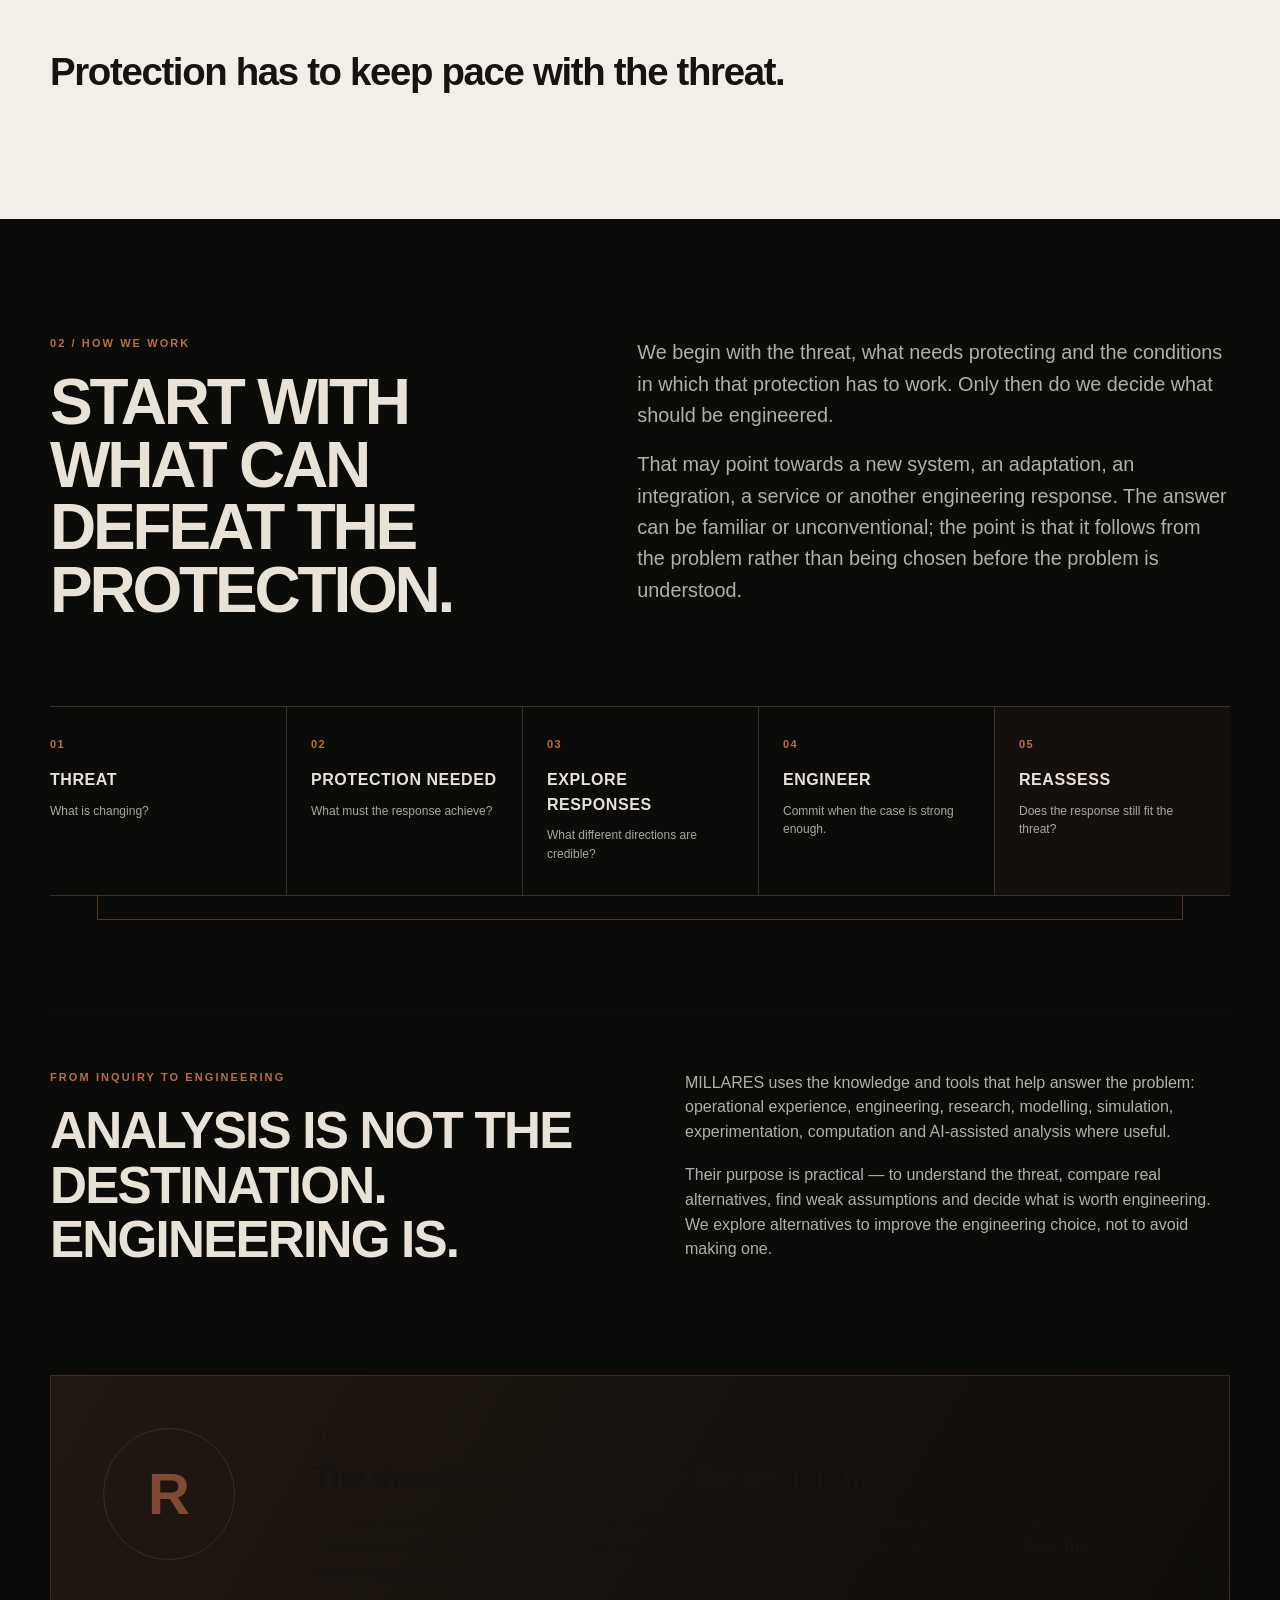
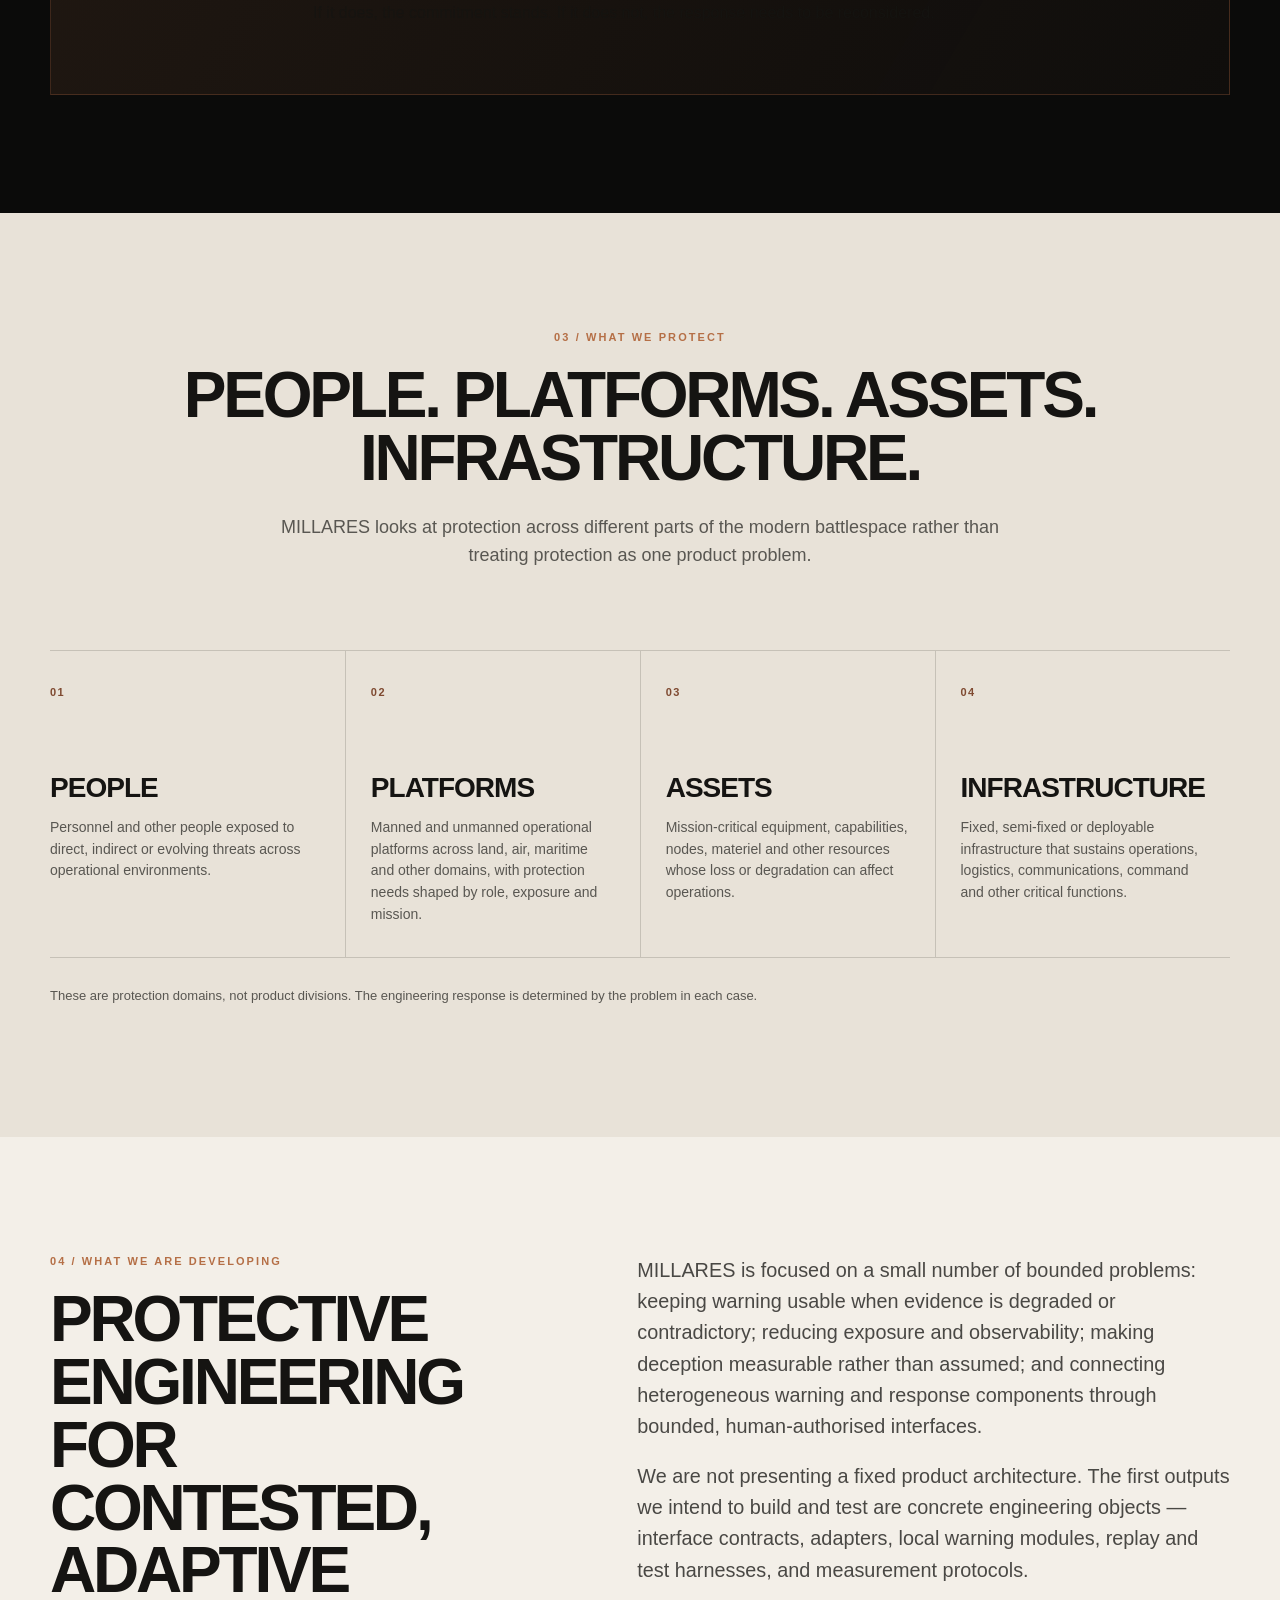
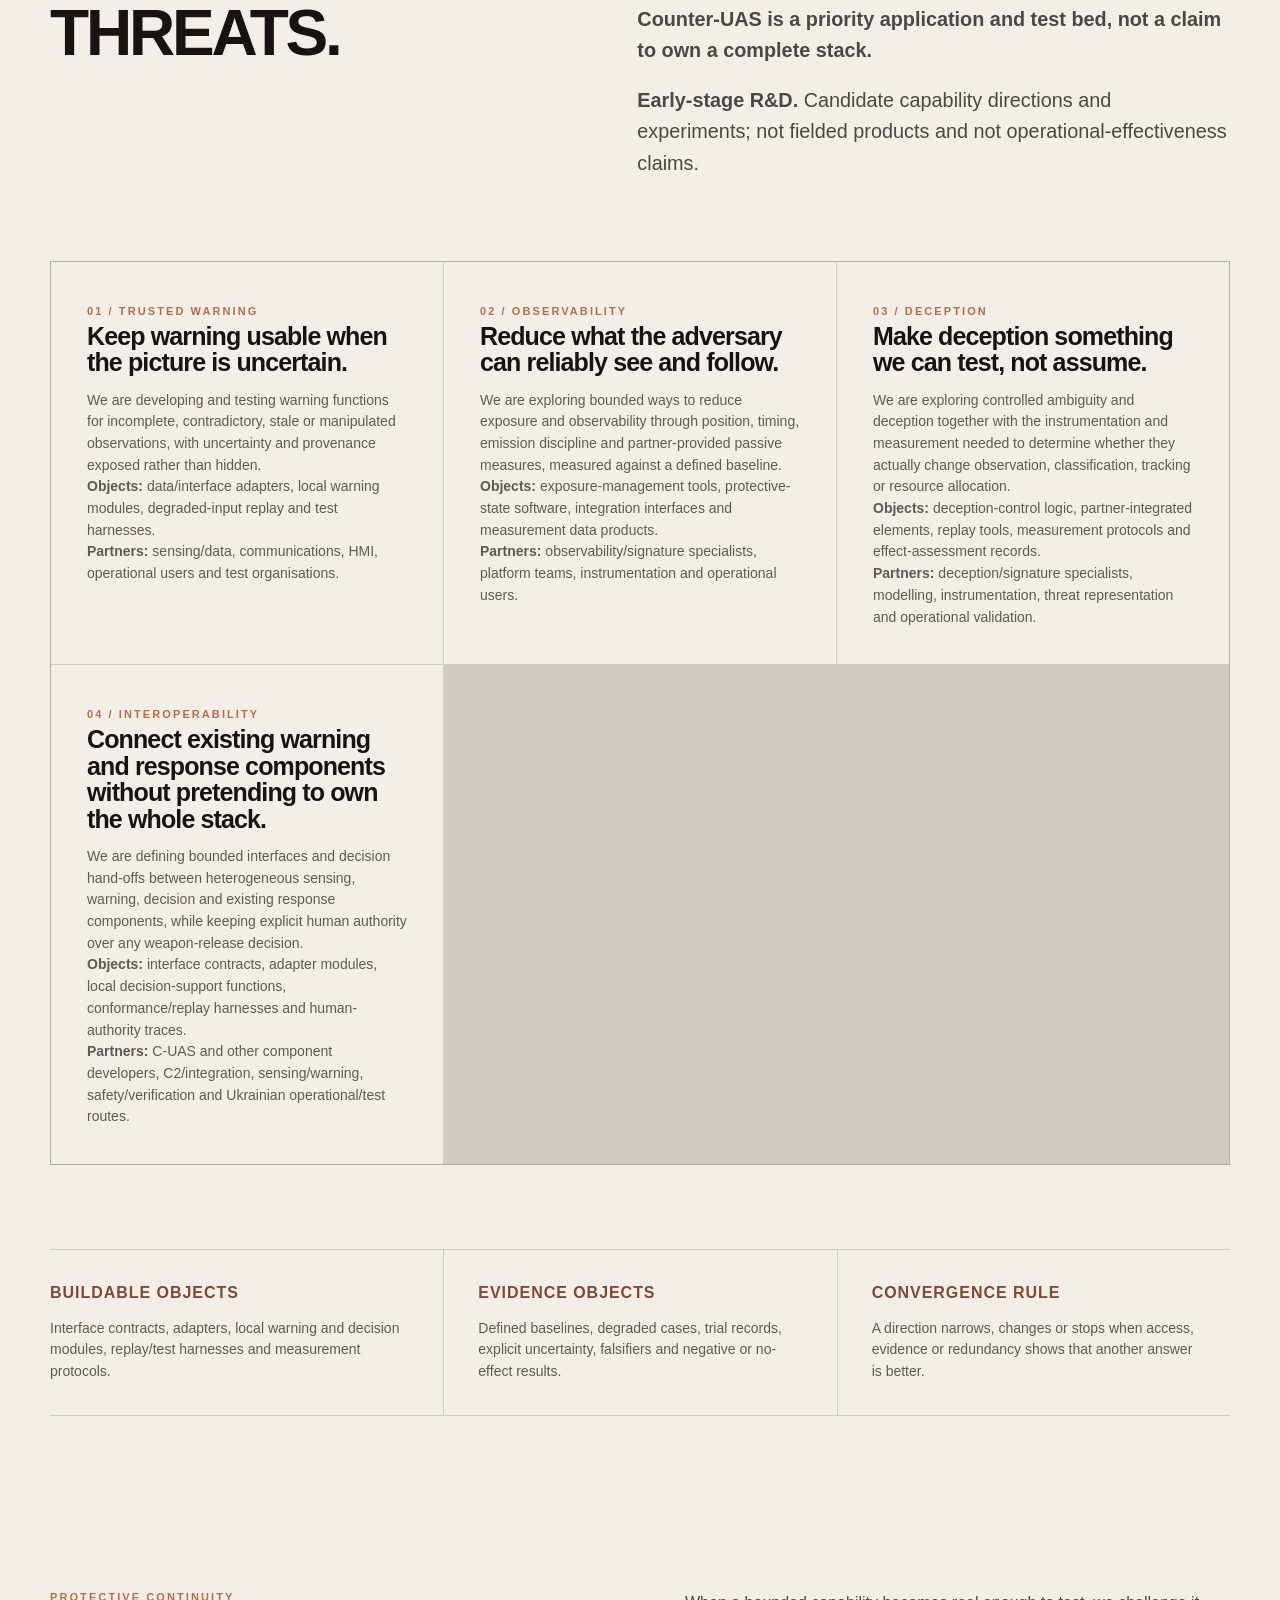
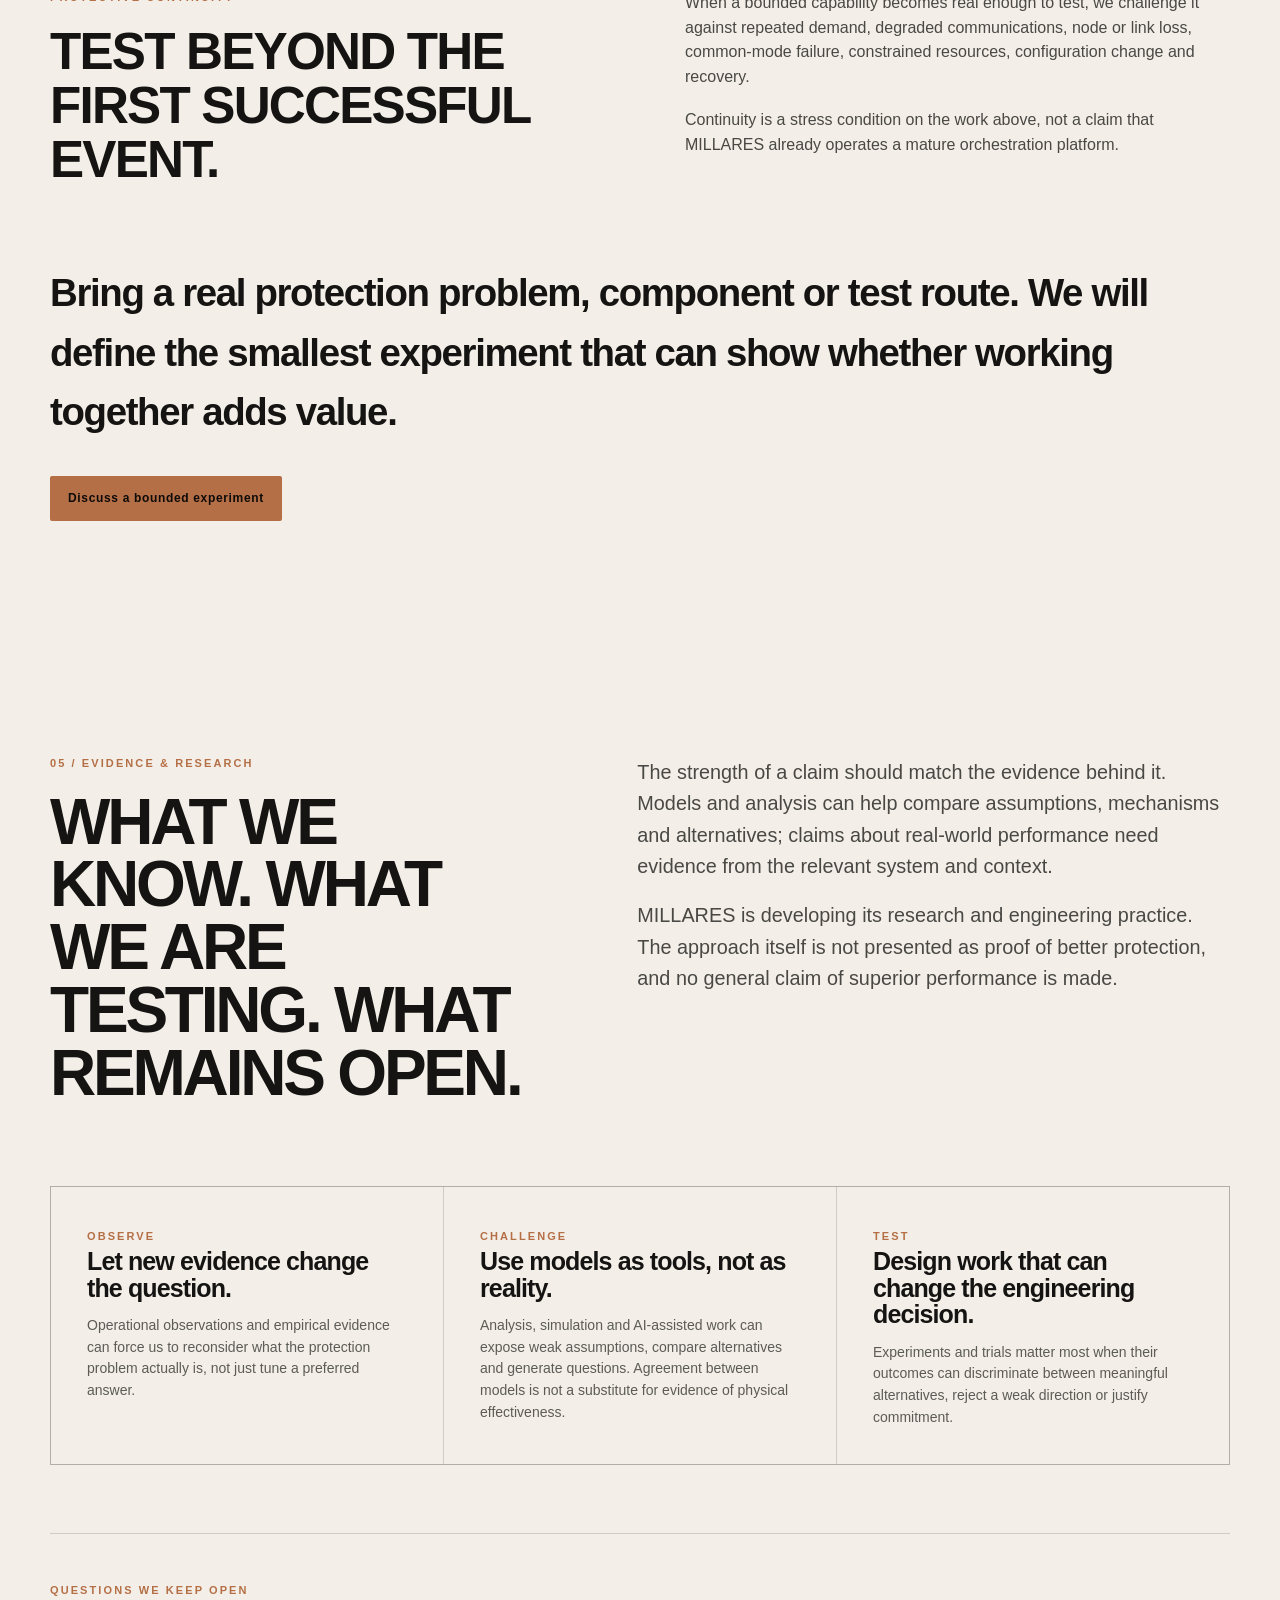
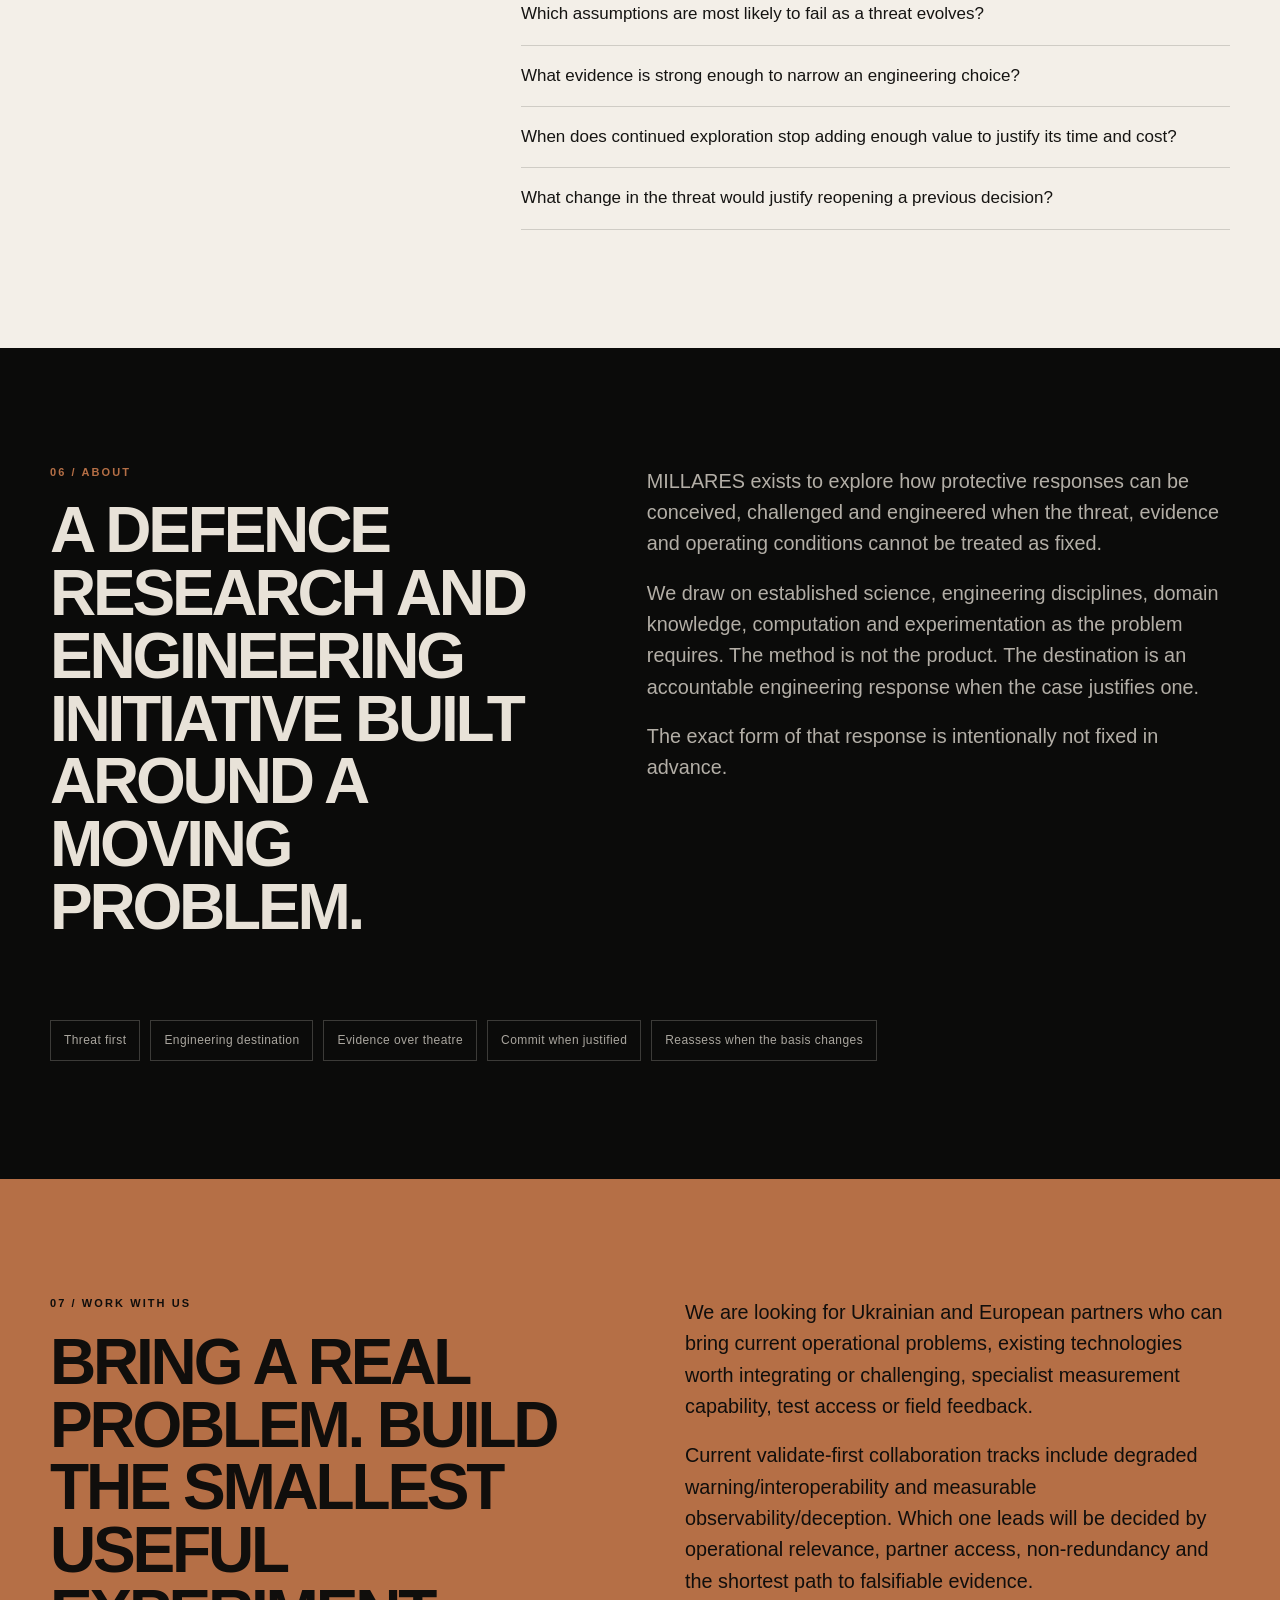
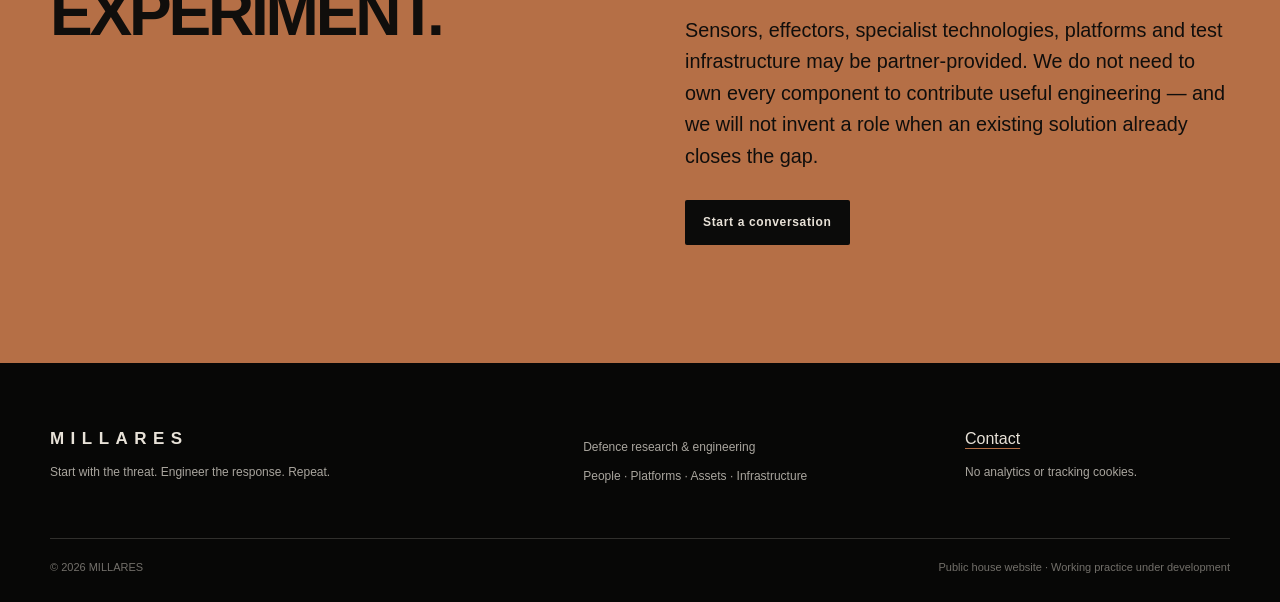
==== commit 85e3a43a: "Reframe MILLARES public capability module to four directions" ====
--- a/index.html
+++ b/index.html
@@ -166,63 +166,67 @@
       <div class="shell split-intro">
         <div>
           <p class="section-kicker">04 / What we are developing</p>
-          <h2 id="capabilities-title">Protective capabilities for threats that adapt.</h2>
-        </div>
-        <div class="prose prose-large">
-          <p>MILLARES is developing protective capabilities from the problem outward rather than starting from a fixed product architecture. Our current work is especially concerned with low-cost unmanned threats, degraded or deceptive information, compressed warning time, repeated and distributed attack, and adversaries that adapt faster than conventional protection cycles.</p>
-          <p><strong>Counter-UAS is an immediate priority application, not the full boundary of the work.</strong></p>
-          <p>These are research and development directions, not fielded products. No operational-effectiveness claim is made.</p>
-        </div>
-      </div>
-
-      <div class="shell evidence-grid" aria-label="MILLARES protective response development areas">
-        <article>
-          <span class="evidence-label">01 / Awareness</span>
-          <h3>See enough. Trust enough. Act in time.</h3>
-          <p>We are exploring heterogeneous sensing, fusion, confidence handling and warning functions for incomplete, degraded or contradictory information.</p>
-          <p><strong>Partners:</strong> sensing, AI/data fusion, communications, HMI and operational test.</p>
+          <h2 id="capabilities-title">Protective engineering for contested, adaptive threats.</h2>
+        </div>
+        <div class="prose prose-large">
+          <p>MILLARES is focused on a small number of bounded problems: keeping warning usable when evidence is degraded or contradictory; reducing exposure and observability; making deception measurable rather than assumed; and connecting heterogeneous warning and response components through bounded, human-authorised interfaces.</p>
+          <p>We are not presenting a fixed product architecture. The first outputs we intend to build and test are concrete engineering objects — interface contracts, adapters, local warning modules, replay and test harnesses, and measurement protocols.</p>
+          <p><strong>Counter-UAS is a priority application and test bed, not a claim to own a complete stack.</strong></p>
+          <p><strong>Early-stage R&amp;D.</strong> Candidate capability directions and experiments; not fielded products and not operational-effectiveness claims.</p>
+        </div>
+      </div>
+
+      <div class="shell evidence-grid" aria-label="MILLARES protective engineering directions">
+        <article>
+          <span class="evidence-label">01 / Trusted warning</span>
+          <h3>Keep warning usable when the picture is uncertain.</h3>
+          <p>We are developing and testing warning functions for incomplete, contradictory, stale or manipulated observations, with uncertainty and provenance exposed rather than hidden.</p>
+          <p><strong>Objects:</strong> data/interface adapters, local warning modules, degraded-input replay and test harnesses.</p>
+          <p><strong>Partners:</strong> sensing/data, communications, HMI, operational users and test organisations.</p>
         </article>
         <article>
           <span class="evidence-label">02 / Observability</span>
-          <h3>Make the protected harder to find and follow.</h3>
-          <p>We are exploring signature, emission, exposure and multispectral observability management across the sensing modalities that shape detection and targeting.</p>
-          <p><strong>Partners:</strong> EO/IR/RF, signatures, materials, platforms and measurement.</p>
+          <h3>Reduce what the adversary can reliably see and follow.</h3>
+          <p>We are exploring bounded ways to reduce exposure and observability through position, timing, emission discipline and partner-provided passive measures, measured against a defined baseline.</p>
+          <p><strong>Objects:</strong> exposure-management tools, protective-state software, integration interfaces and measurement data products.</p>
+          <p><strong>Partners:</strong> observability/signature specialists, platform teams, instrumentation and operational users.</p>
         </article>
         <article>
           <span class="evidence-label">03 / Deception</span>
-          <h3>Make the adversary less certain about what it sees.</h3>
-          <p>We are exploring decoys, controlled ambiguity and adaptive deception intended to challenge observation, classification and targeting logic.</p>
-          <p><strong>Partners:</strong> signature generation, autonomy/software, modelling and operational validation.</p>
-        </article>
-        <article>
-          <span class="evidence-label">04 / Counter-UAS</span>
-          <h3>Connect warning to response without assuming one effector.</h3>
-          <p>We are exploring interoperable counter-UAS integration across sensing, warning, decision support, non-kinetic interruption and interceptor/effector interfaces, with human authority and fallback preserved.</p>
-          <p><strong>Partners:</strong> C-UAS developers, sensors, interceptors/effectors, C2, autonomy, safety and verification.</p>
-        </article>
-        <article>
-          <span class="evidence-label">05 / Survivability</span>
-          <h3>Preserve options when time and layers run out.</h3>
-          <p>We are exploring warning, local fallback and human-machine functions that can preserve actionable time and continuity when detection is late, communications degrade or earlier layers fail.</p>
-          <p><strong>Partners:</strong> operators, human factors, wearable/embedded, tactical communications and protection systems.</p>
-        </article>
-        <article>
-          <span class="evidence-label">06 / Sustained protection</span>
-          <h3>Keep protection useful after the first attack.</h3>
-          <p>We are exploring distributed coordination, resource awareness, reconfiguration and evidence-driven update mechanisms for repeated pressure, adversary adaptation and constrained replenishment.</p>
-          <p><strong>Partners:</strong> distributed systems, sustainment, simulation, systems integration and operational test.</p>
-        </article>
-      </div>
-
-      <div class="shell tempo-strip" aria-label="How MILLARES development may become engineering">
-        <article><span>Possible forms</span><p>Software, sensing and decision-support modules, distributed protective nodes, platform adaptations and integration kits.</p></article>
-        <article><span>Integration &amp; services</span><p>Interoperable interfaces, test and evidence services, digital replay, procedures, training and combinations of these.</p></article>
-        <article><span>Convergence rule</span><p>The final form remains open until evidence is strong enough to justify commitment.</p></article>
-      </div>
-
-      <p class="shell pull-line">We are looking for partners to build and test this with us.</p>
+          <h3>Make deception something we can test, not assume.</h3>
+          <p>We are exploring controlled ambiguity and deception together with the instrumentation and measurement needed to determine whether they actually change observation, classification, tracking or resource allocation.</p>
+          <p><strong>Objects:</strong> deception-control logic, partner-integrated elements, replay tools, measurement protocols and effect-assessment records.</p>
+          <p><strong>Partners:</strong> deception/signature specialists, modelling, instrumentation, threat representation and operational validation.</p>
+        </article>
+        <article>
+          <span class="evidence-label">04 / Interoperability</span>
+          <h3>Connect existing warning and response components without pretending to own the whole stack.</h3>
+          <p>We are defining bounded interfaces and decision hand-offs between heterogeneous sensing, warning, decision and existing response components, while keeping explicit human authority over any weapon-release decision.</p>
+          <p><strong>Objects:</strong> interface contracts, adapter modules, local decision-support functions, conformance/replay harnesses and human-authority traces.</p>
+          <p><strong>Partners:</strong> C-UAS and other component developers, C2/integration, sensing/warning, safety/verification and Ukrainian operational/test routes.</p>
+        </article>
+      </div>
+
+      <div class="shell tempo-strip" aria-label="How MILLARES makes development testable">
+        <article><span>Buildable objects</span><p>Interface contracts, adapters, local warning and decision modules, replay/test harnesses and measurement protocols.</p></article>
+        <article><span>Evidence objects</span><p>Defined baselines, degraded cases, trial records, explicit uncertainty, falsifiers and negative or no-effect results.</p></article>
+        <article><span>Convergence rule</span><p>A direction narrows, changes or stops when access, evidence or redundancy shows that another answer is better.</p></article>
+      </div>
+
+      <div class="shell engineering-destination">
+        <div>
+          <p class="section-kicker">Protective continuity</p>
+          <h3>Test beyond the first successful event.</h3>
+        </div>
+        <div class="prose">
+          <p>When a bounded capability becomes real enough to test, we challenge it against repeated demand, degraded communications, node or link loss, common-mode failure, constrained resources, configuration change and recovery.</p>
+          <p>Continuity is a stress condition on the work above, not a claim that MILLARES already operates a mature orchestration platform.</p>
+        </div>
+      </div>
+
+      <p class="shell pull-line">Bring a real protection problem, component or test route. We will define the smallest experiment that can show whether working together adds value.</p>
       <div class="shell hero-actions">
-        <a class="button button-primary" href="#work">Discuss a development problem</a>
+        <a class="button button-primary" href="#work">Discuss a bounded experiment</a>
       </div>
     </section>
 
@@ -292,11 +296,12 @@
       <div class="shell work-grid">
         <div>
           <p class="section-kicker">07 / Work with us</p>
-          <h2 id="work-title">The threat is moving. The work should move with it.</h2>
-        </div>
-        <div class="prose prose-large">
-          <p>We are particularly interested in Ukrainian and European partners who can help turn selected protective-capability directions into bounded development and validation work — starting with counter-UAS, degraded warning, survivability, deception, integration and sustained protection under adaptive battlefield conditions.</p>
-          <p>That can include operational insight, scientific and technical expertise, existing sensors or effectors, modelling and simulation, materials, platforms, integration, experimentation, test capability and independent challenge.</p>
+          <h2 id="work-title">Bring a real problem. Build the smallest useful experiment.</h2>
+        </div>
+        <div class="prose prose-large">
+          <p>We are looking for Ukrainian and European partners who can bring current operational problems, existing technologies worth integrating or challenging, specialist measurement capability, test access or field feedback.</p>
+          <p>Current validate-first collaboration tracks include degraded warning/interoperability and measurable observability/deception. Which one leads will be decided by operational relevance, partner access, non-redundancy and the shortest path to falsifiable evidence.</p>
+          <p>Sensors, effectors, specialist technologies, platforms and test infrastructure may be partner-provided. We do not need to own every component to contribute useful engineering — and we will not invent a role when an existing solution already closes the gap.</p>
           <a class="button button-dark" href="mailto:franciscoj_fernandez@icloud.com?subject=MILLARES%20collaboration">Start a conversation</a>
         </div>
       </div>
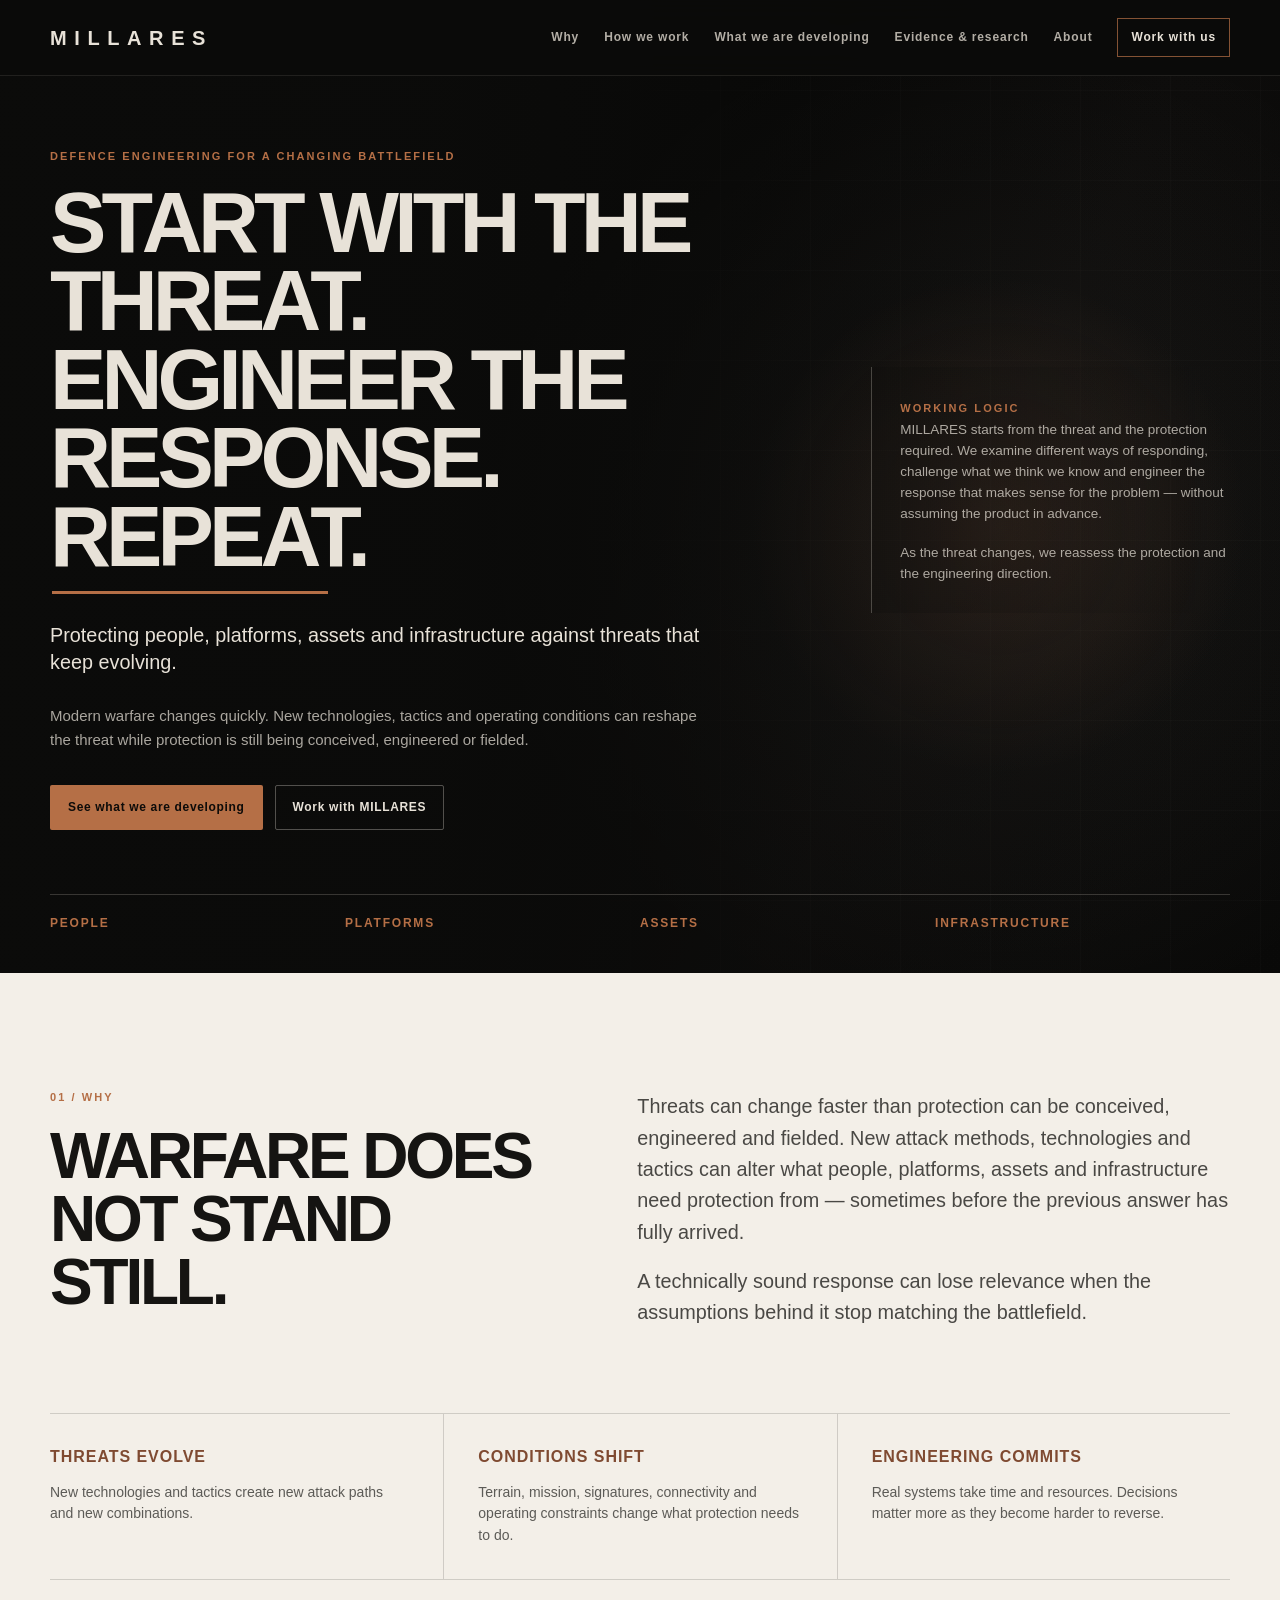
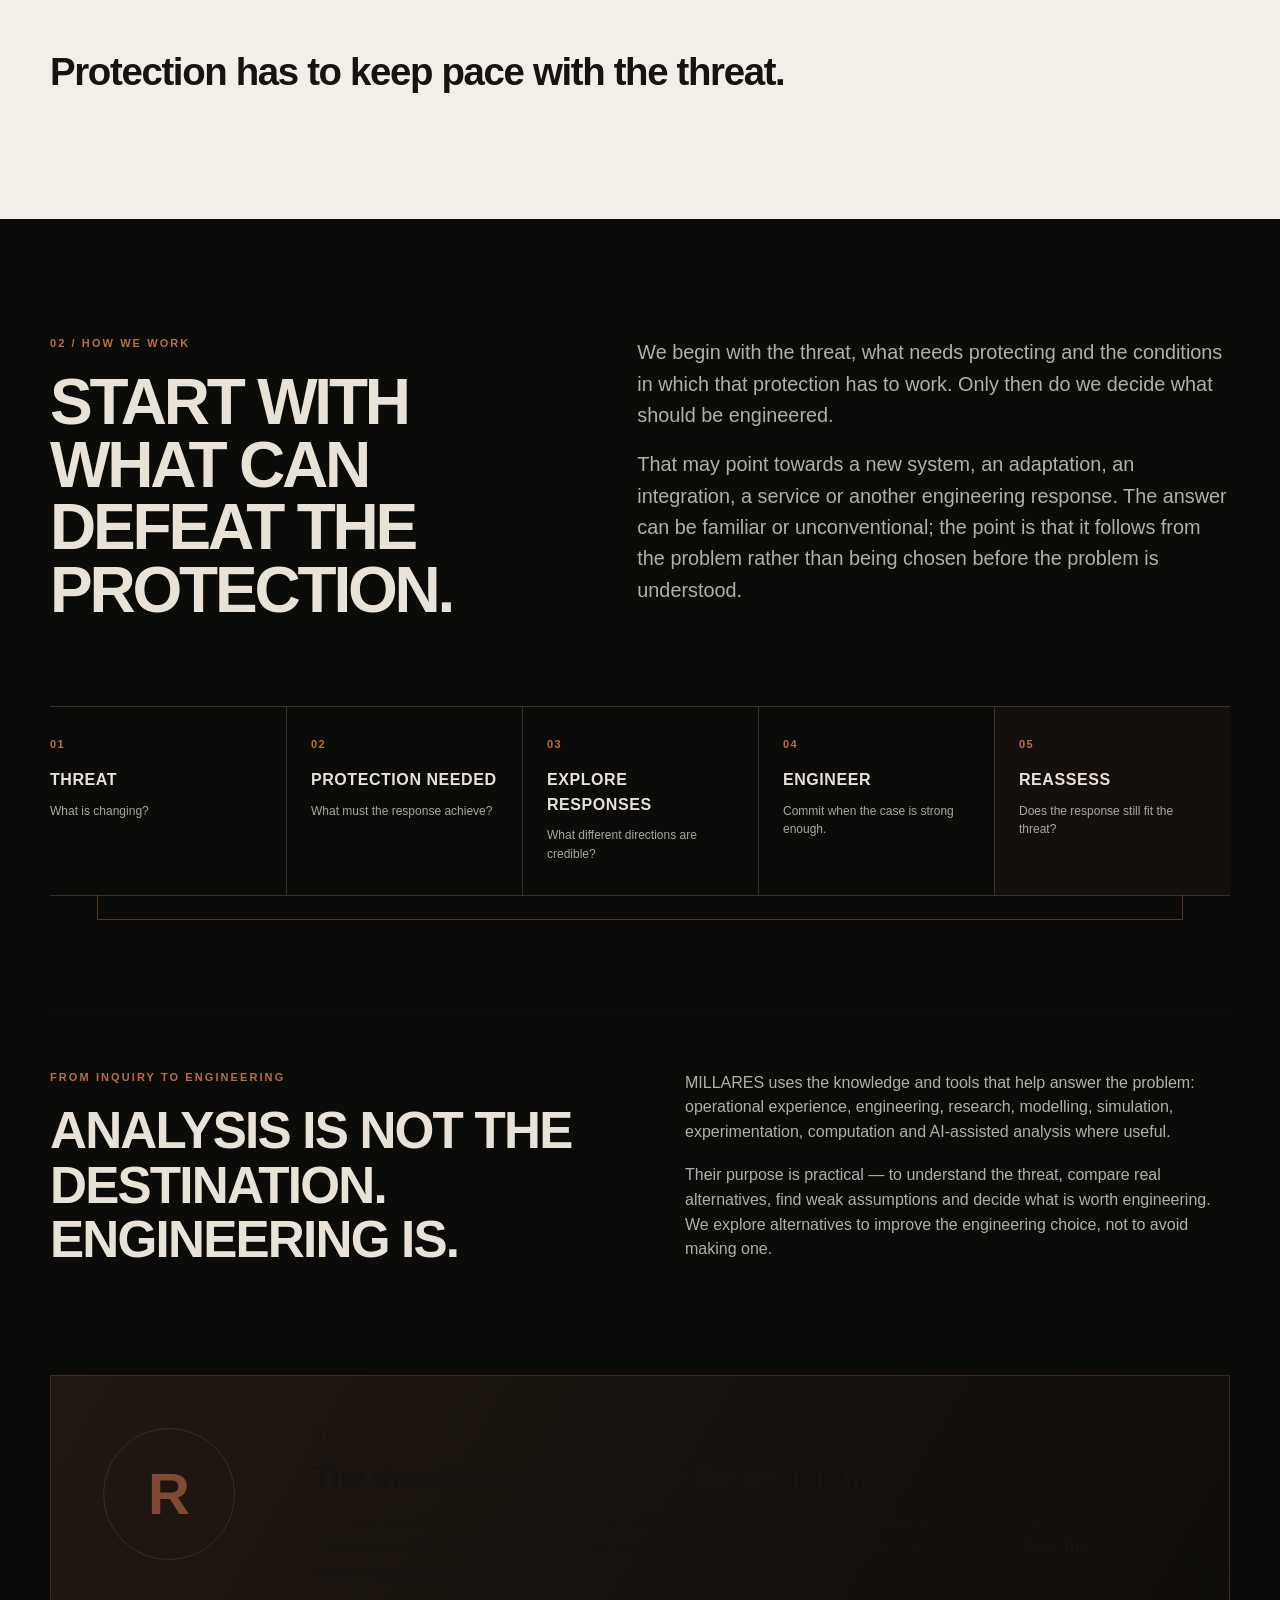
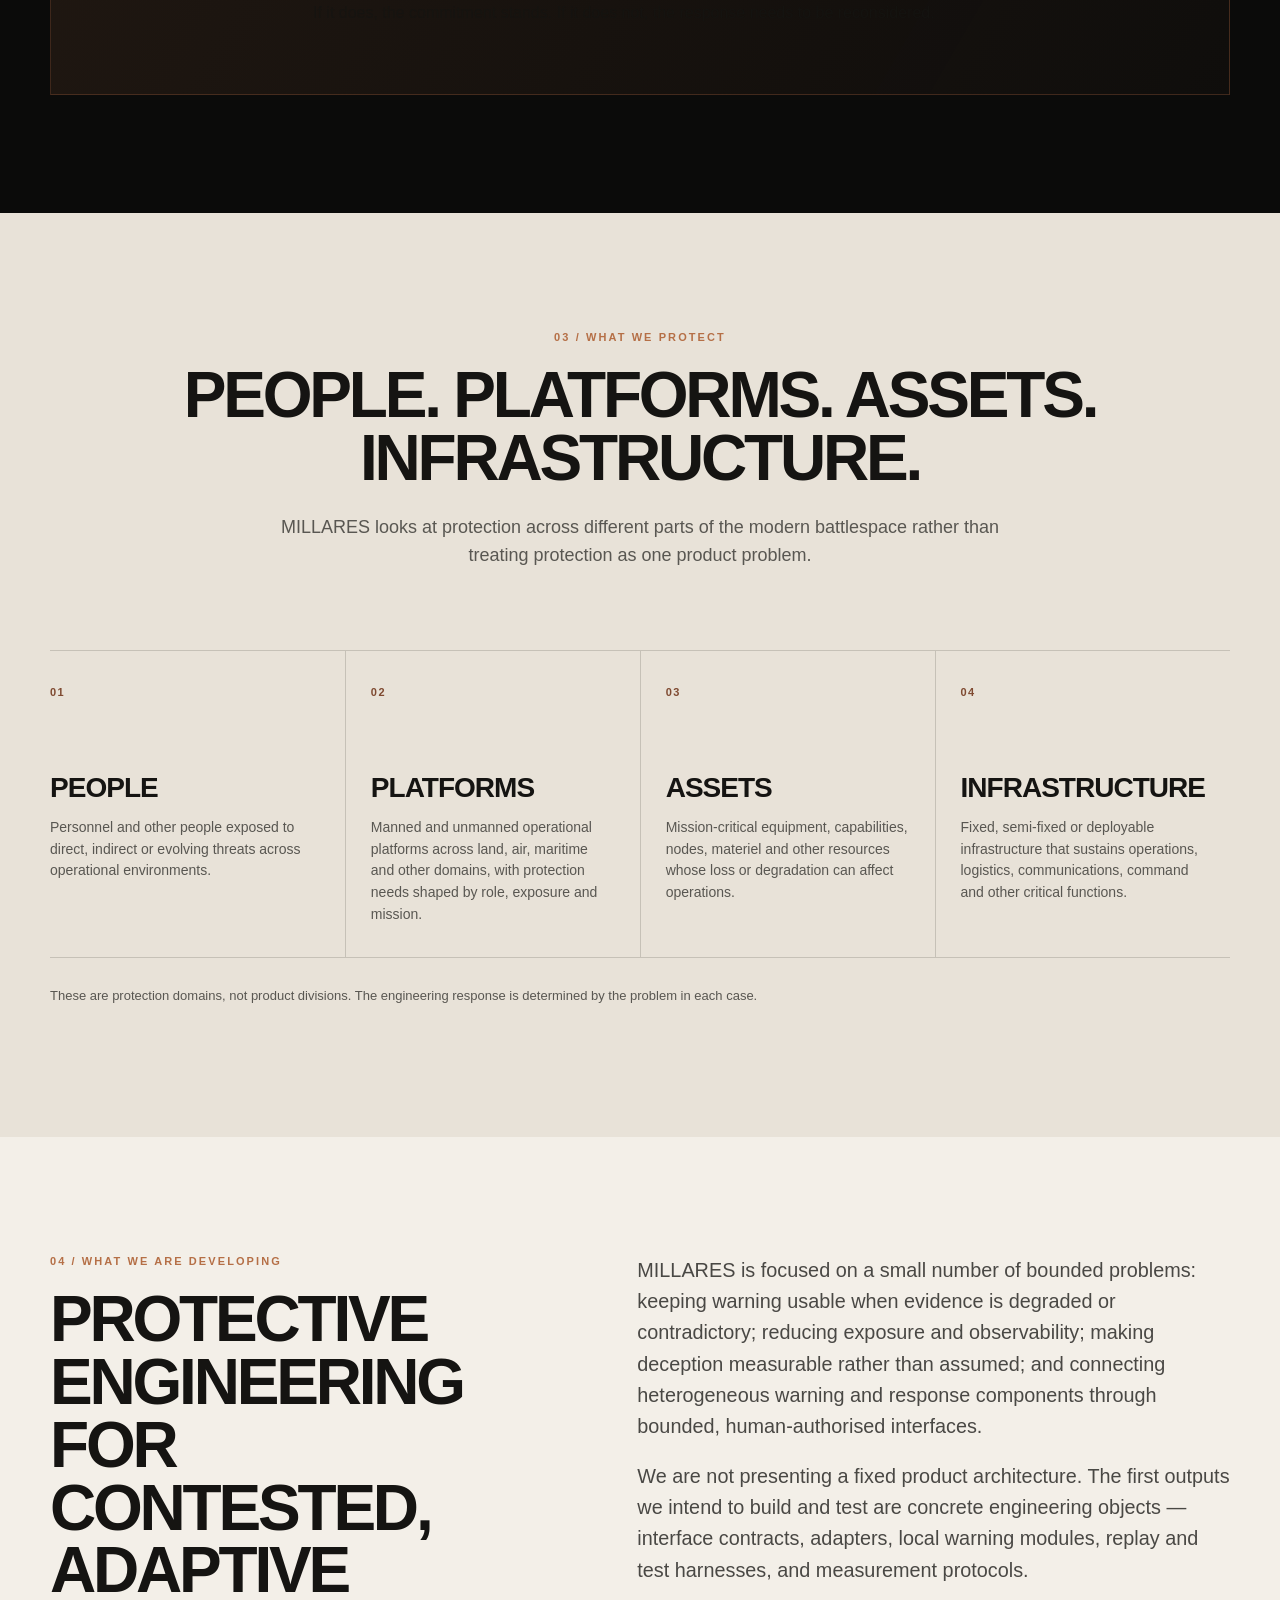
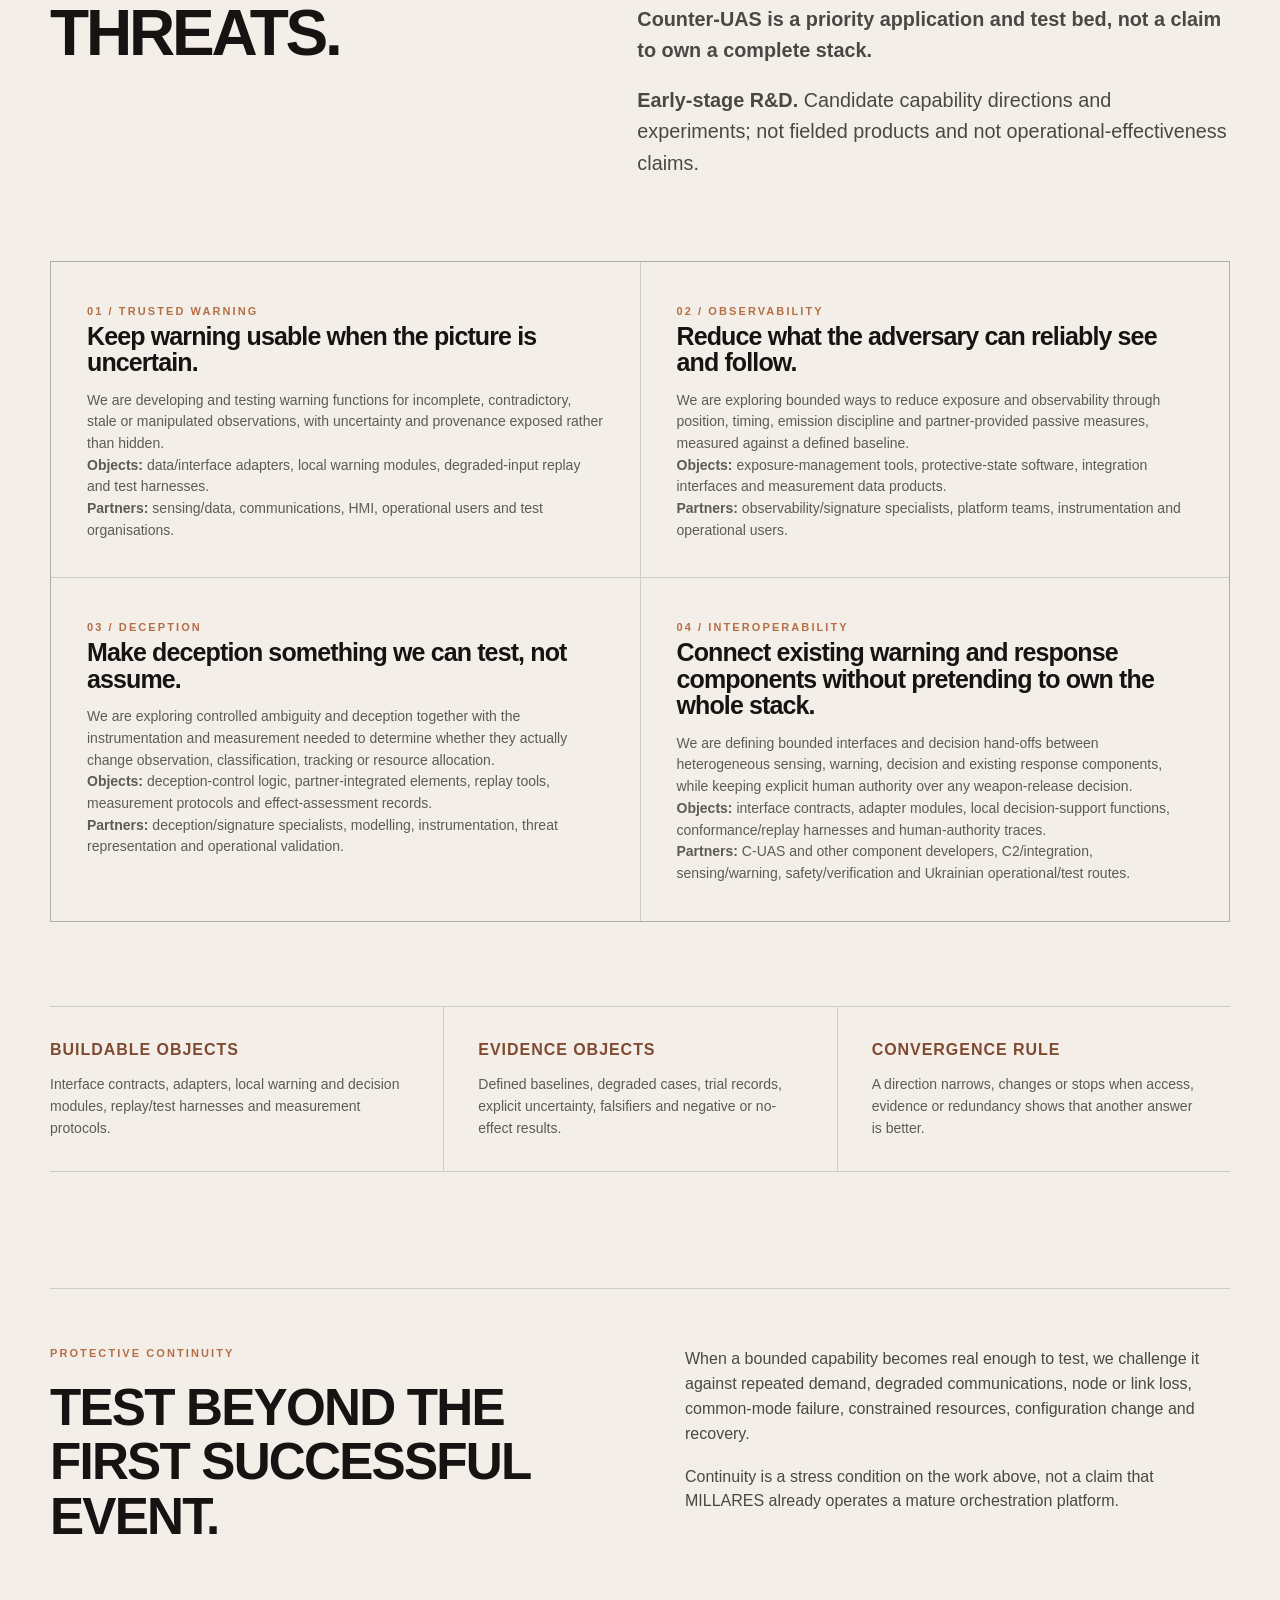
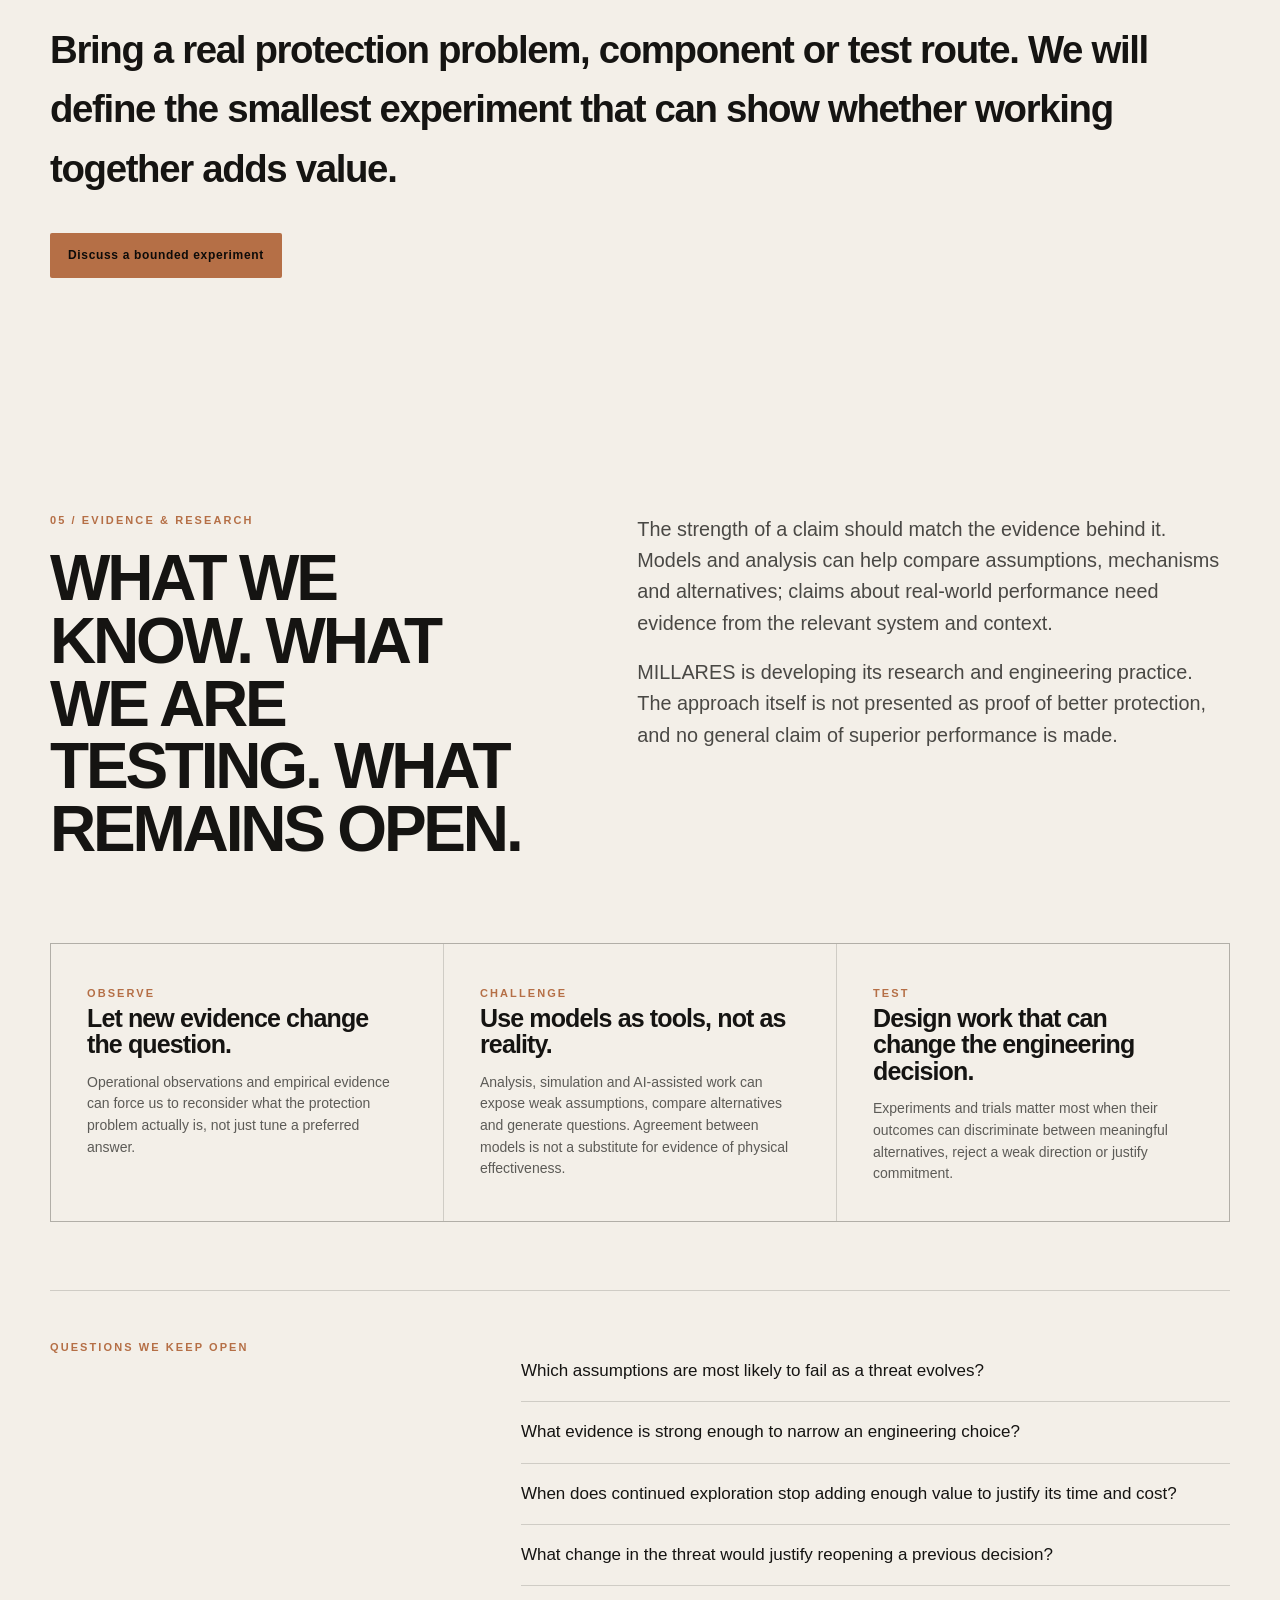
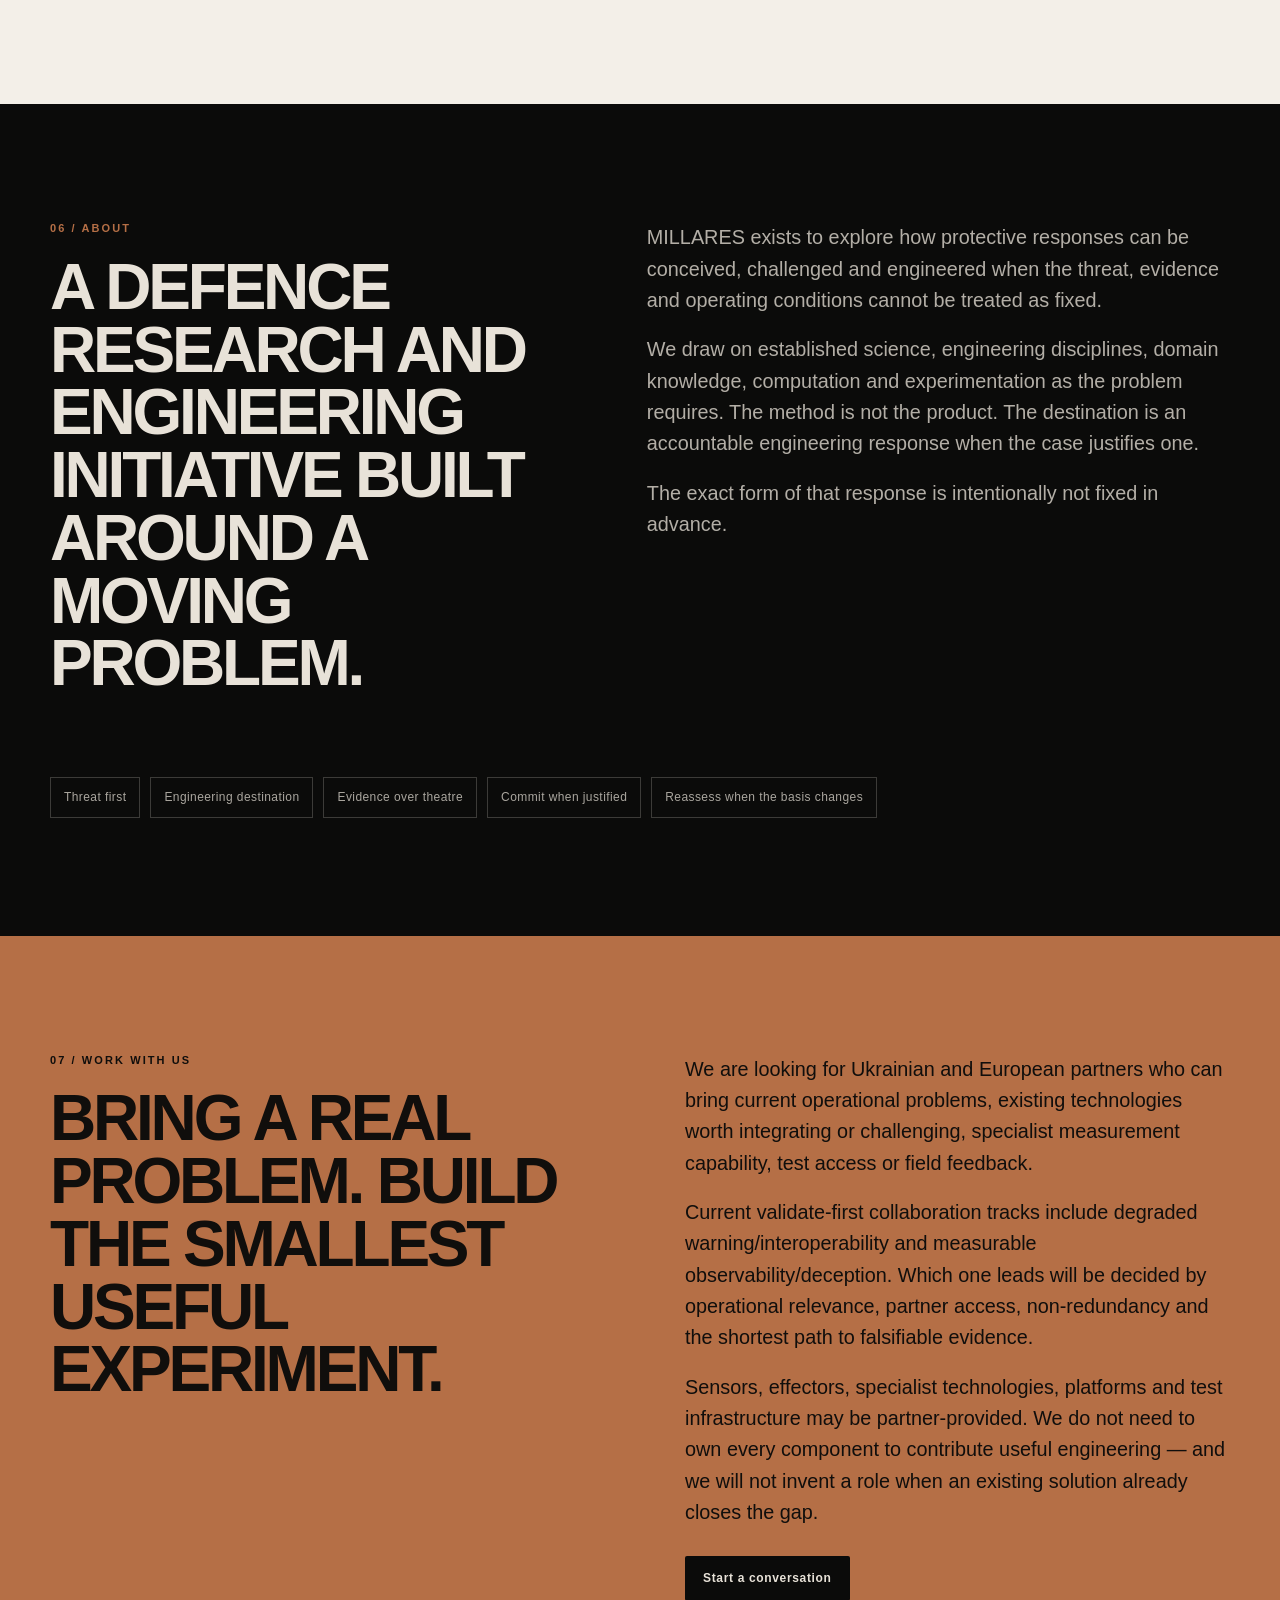
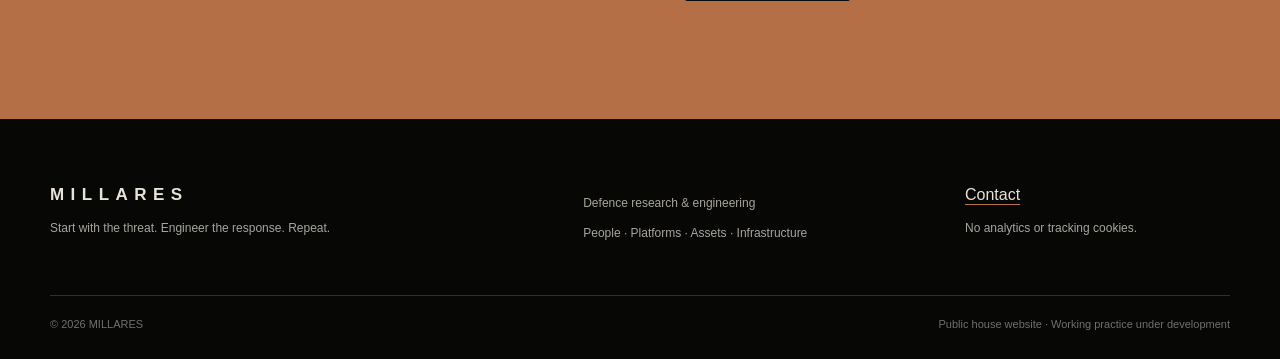
==== commit 3911a810: "Improve four-card responsive capability layout" ====
--- a/index.html
+++ b/index.html
@@ -176,7 +176,7 @@
         </div>
       </div>
 
-      <div class="shell evidence-grid" aria-label="MILLARES protective engineering directions">
+      <div class="shell evidence-grid" style="grid-template-columns: repeat(auto-fit, minmax(min(440px, 100%), 1fr));" aria-label="MILLARES protective engineering directions">
         <article>
           <span class="evidence-label">01 / Trusted warning</span>
           <h3>Keep warning usable when the picture is uncertain.</h3>
@@ -213,7 +213,7 @@
         <article><span>Convergence rule</span><p>A direction narrows, changes or stops when access, evidence or redundancy shows that another answer is better.</p></article>
       </div>
 
-      <div class="shell engineering-destination">
+      <div class="shell engineering-destination" style="border-top-color: var(--line-light);">
         <div>
           <p class="section-kicker">Protective continuity</p>
           <h3>Test beyond the first successful event.</h3>
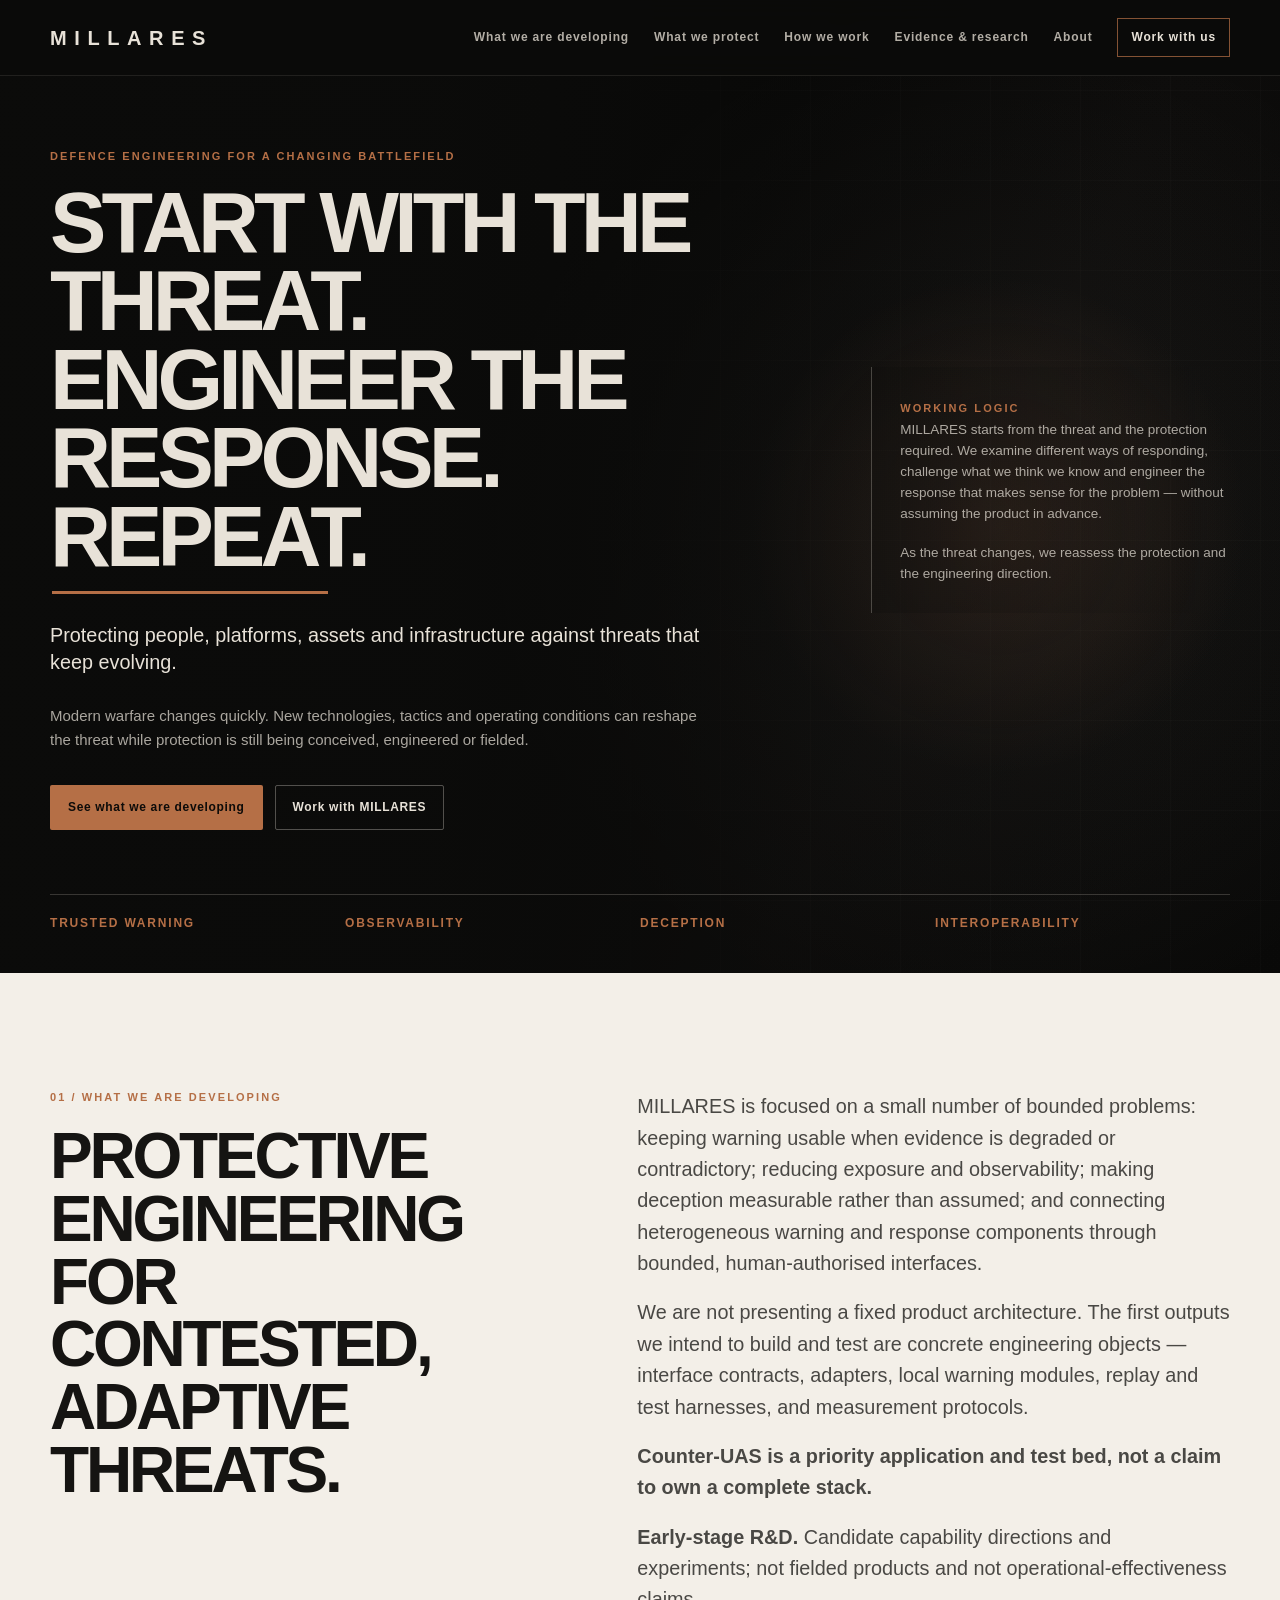
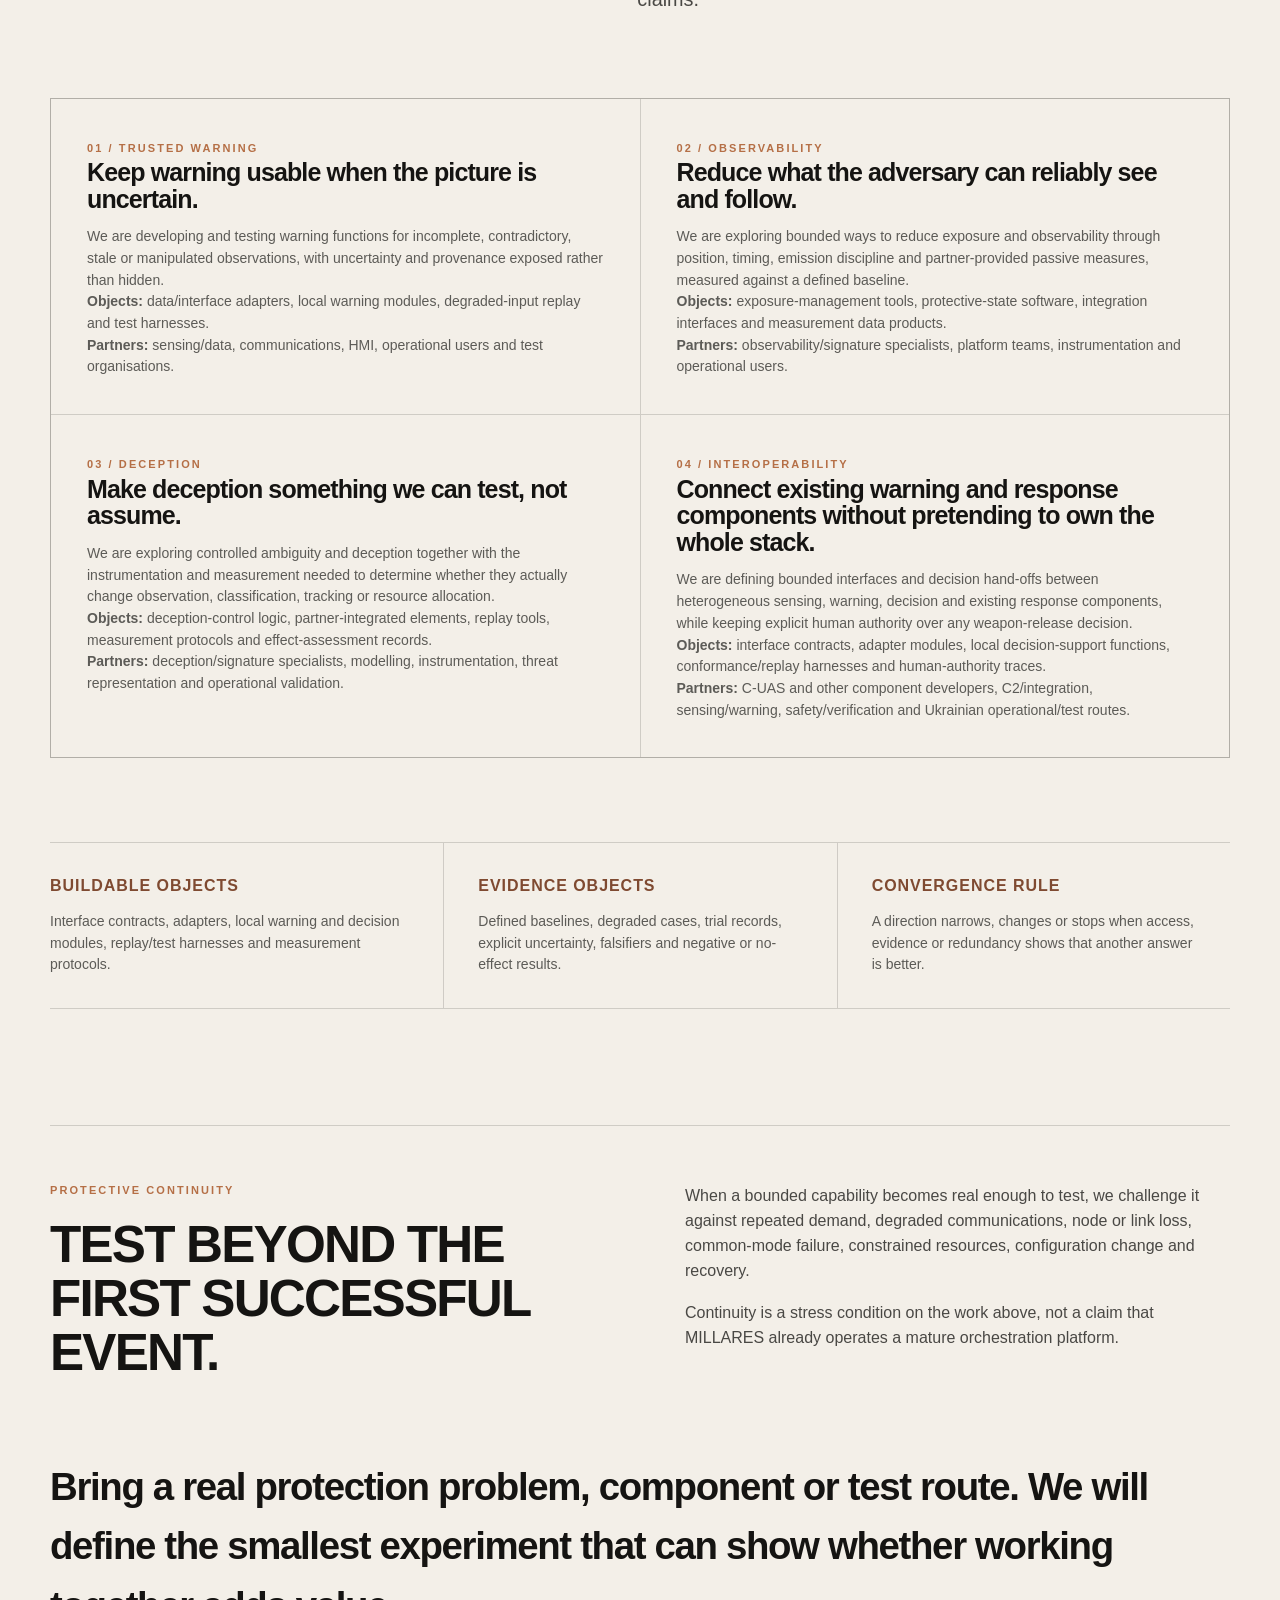
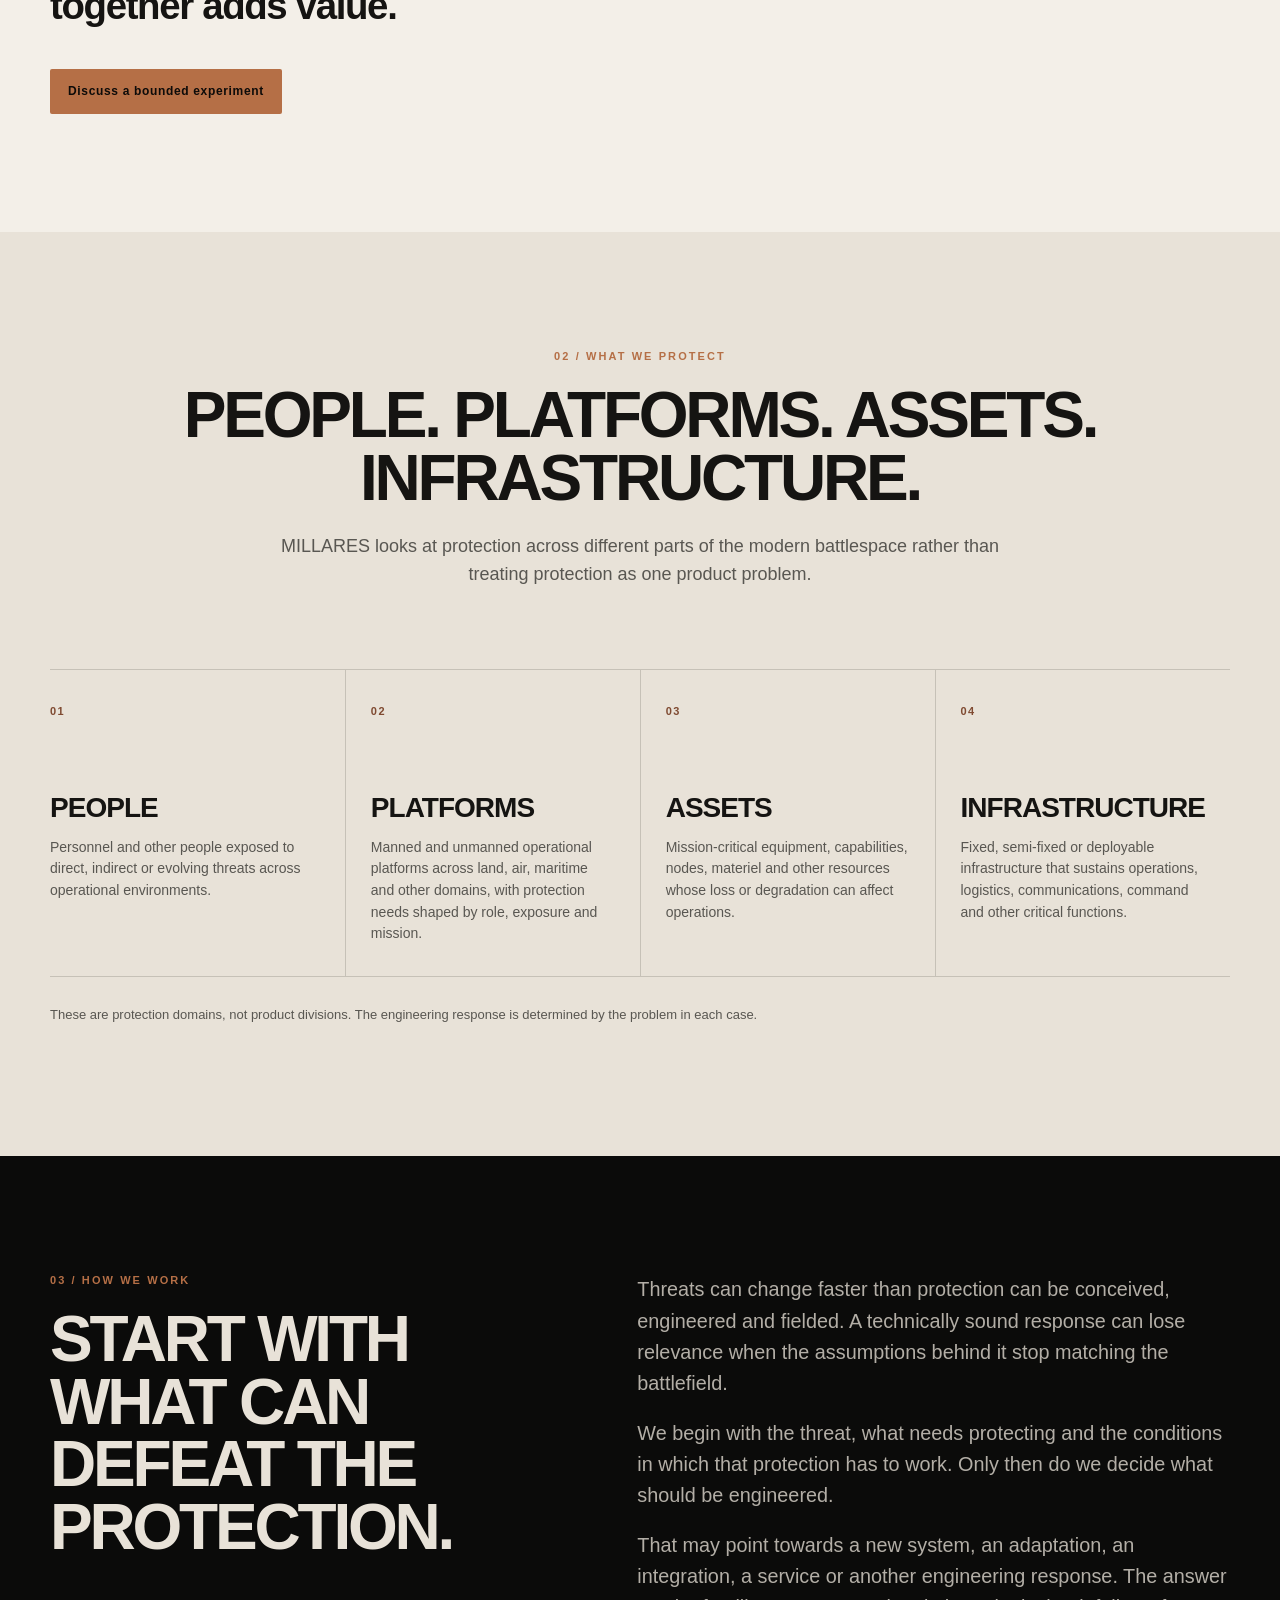
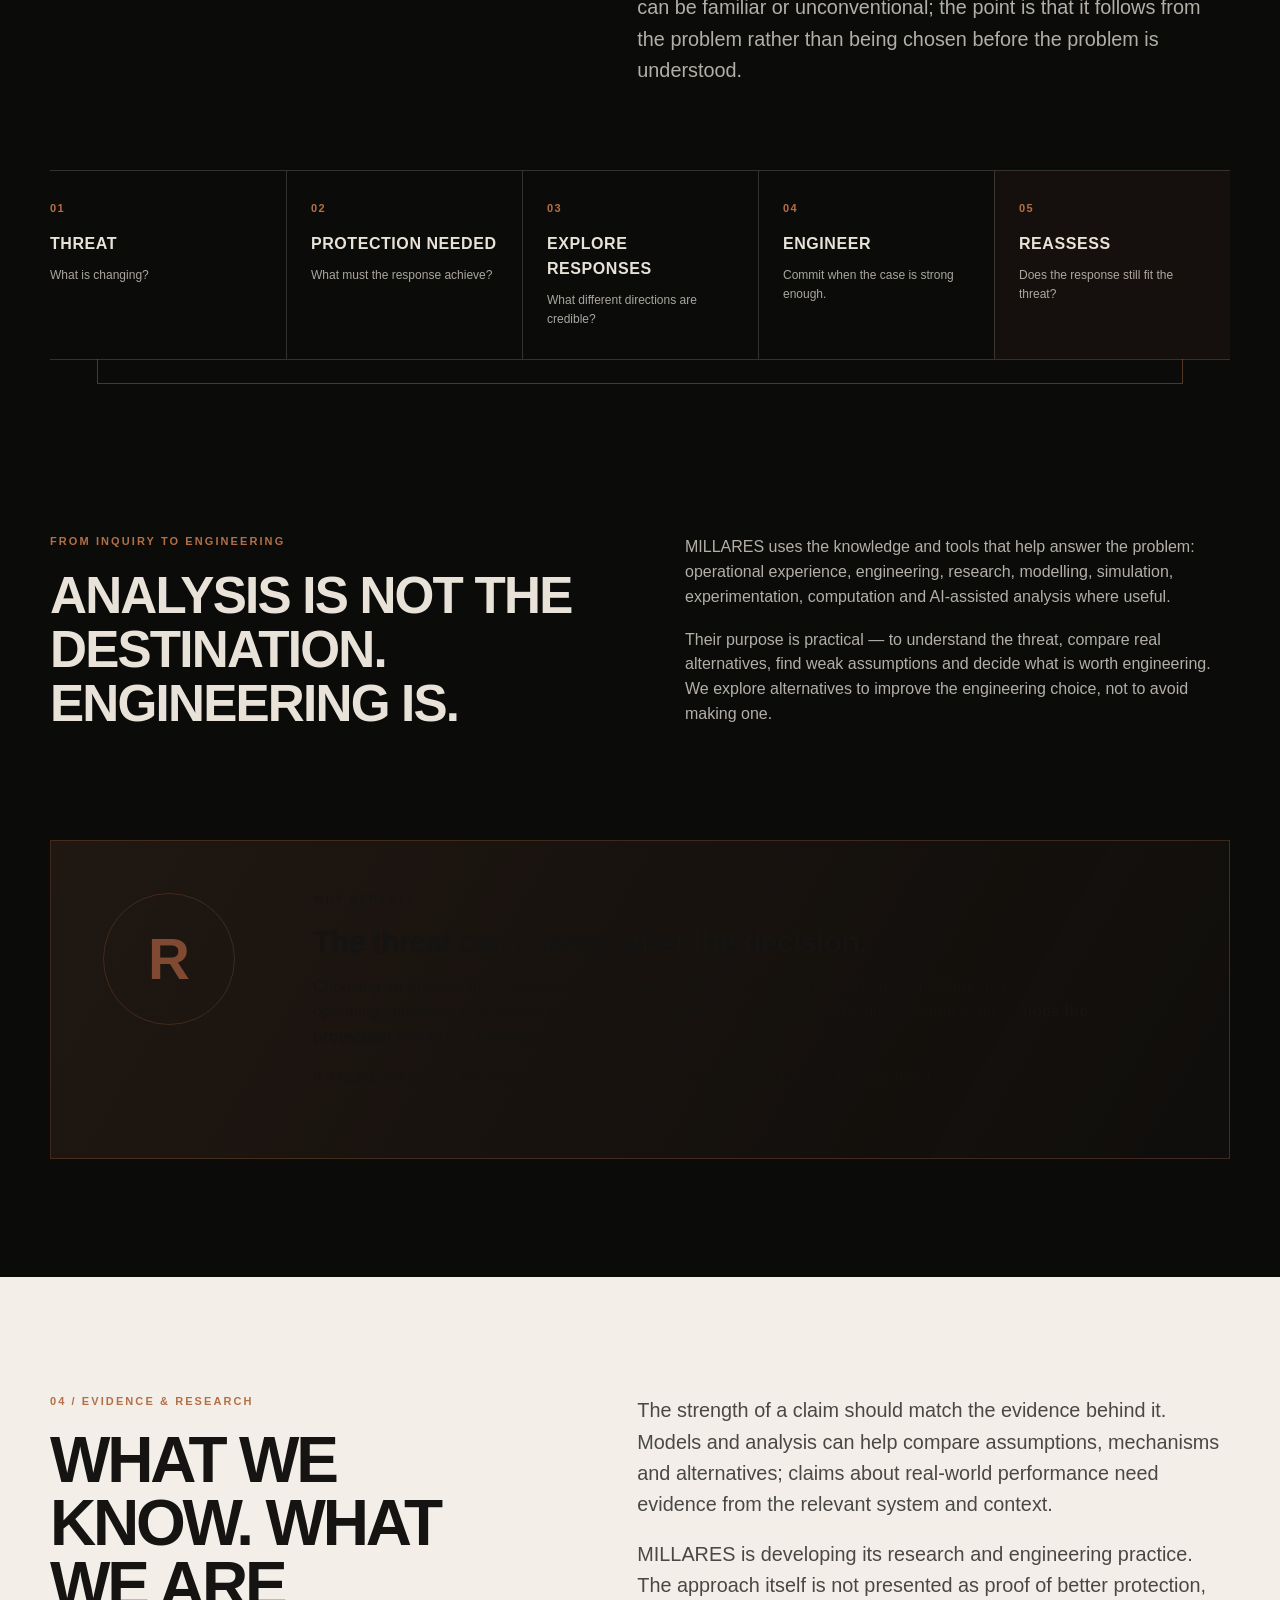
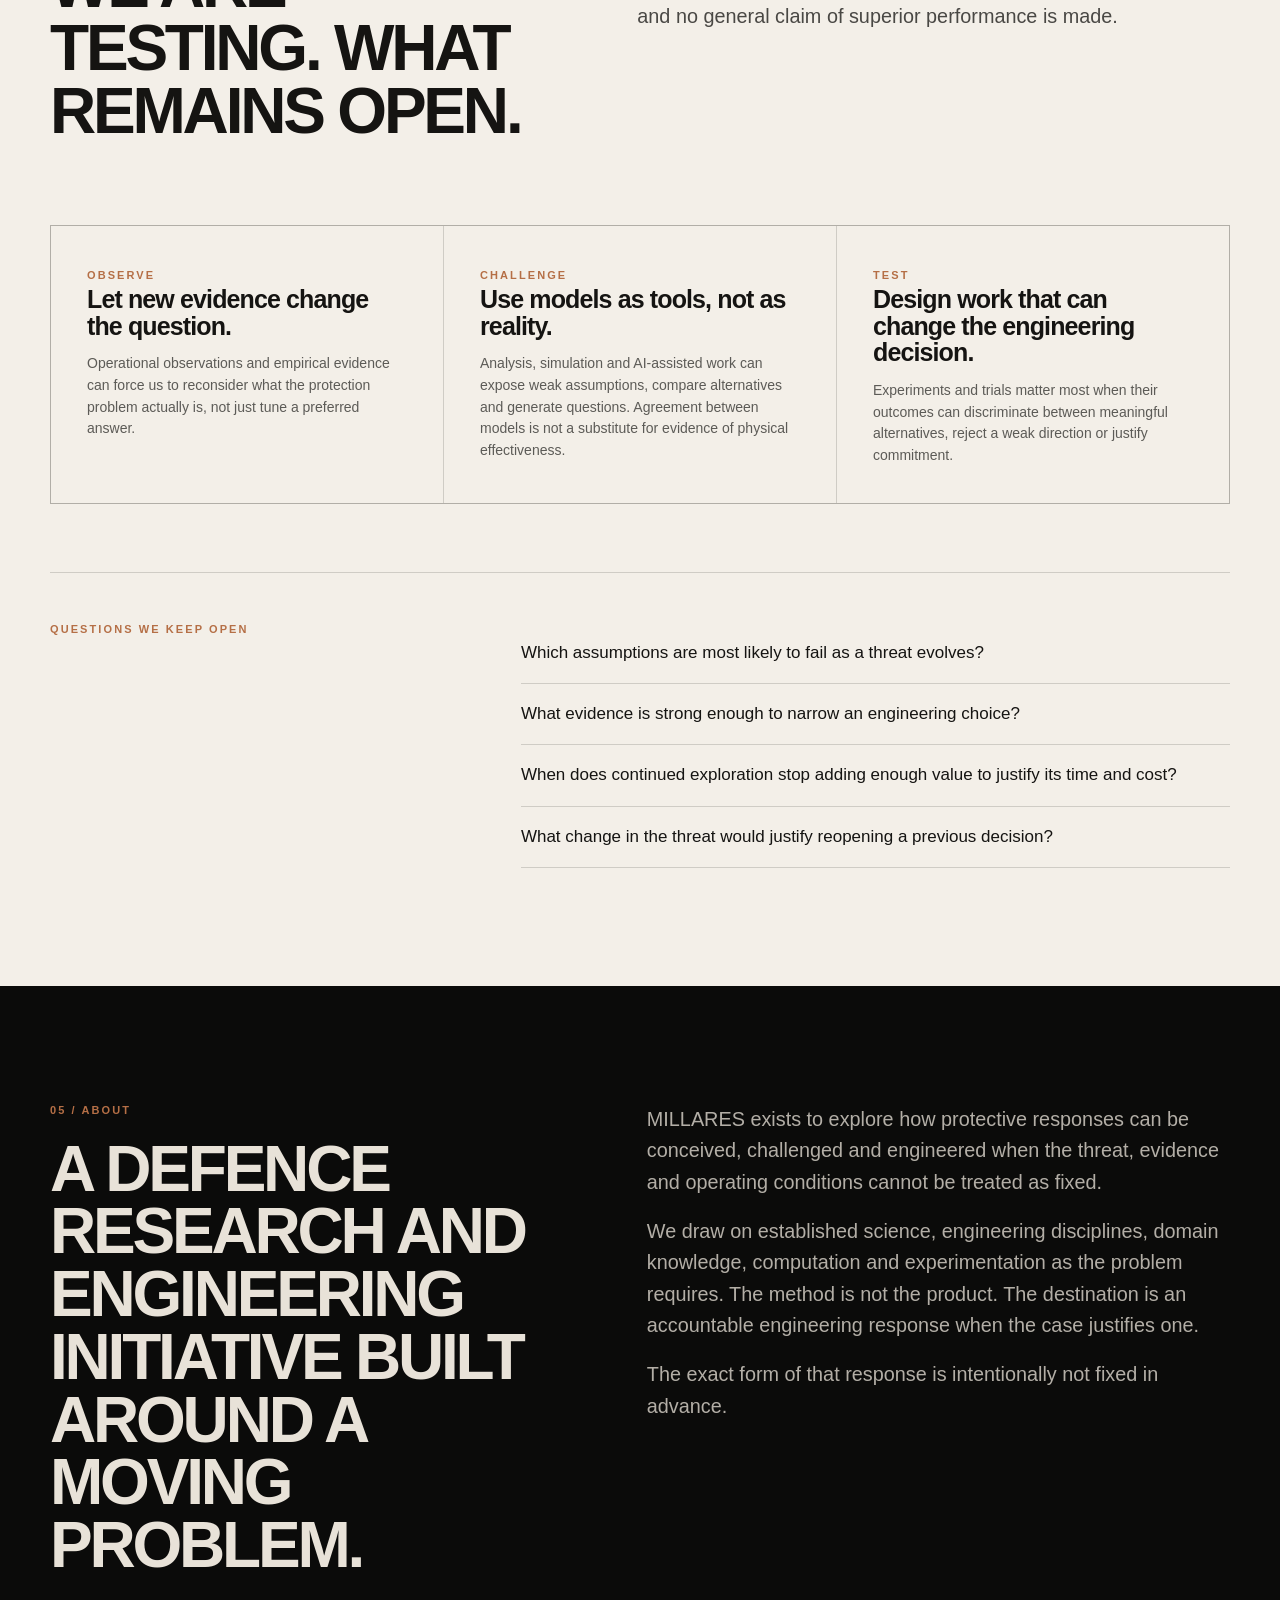
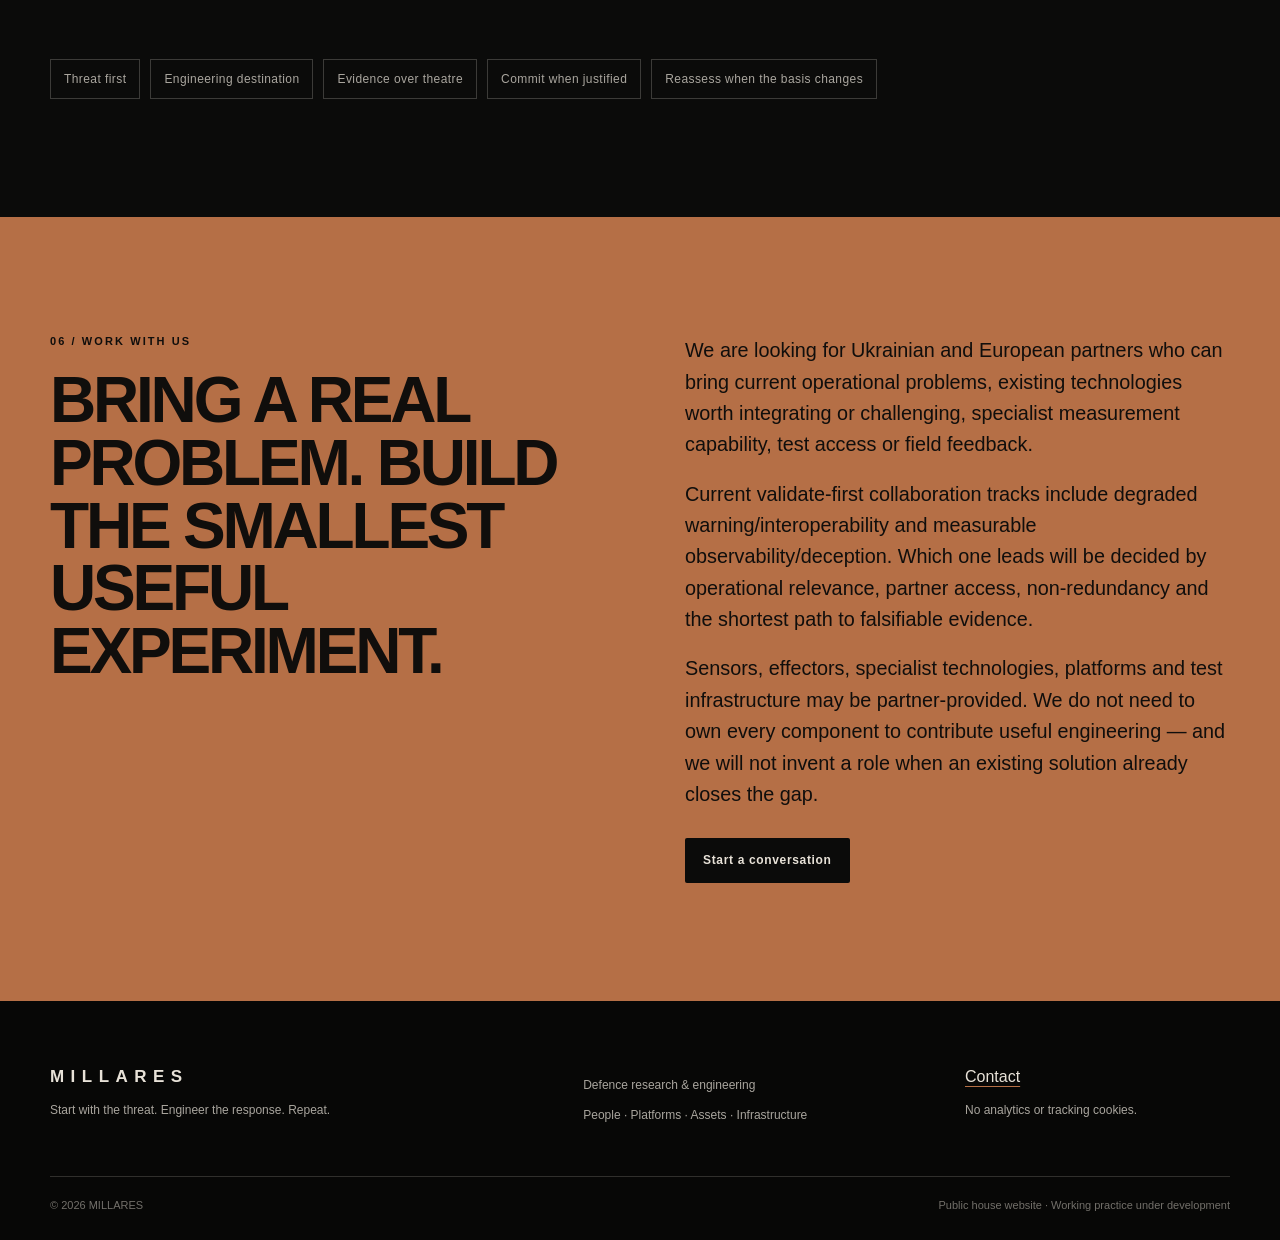
==== commit 5f03b18d: "MILLARES: move capabilities directly below hero" ====
--- a/index.html
+++ b/index.html
@@ -1,320 +1,52 @@
 <!doctype html>
 <html lang="en">
 <head>
-  <meta charset="utf-8">
-  <meta name="viewport" content="width=device-width, initial-scale=1">
-  <title>MILLARES — Defence engineering for a changing battlefield</title>
-  <meta name="description" content="MILLARES is a defence research and engineering initiative focused on protecting people, platforms, assets and infrastructure against changing warfare threats.">
-  <meta name="theme-color" content="#0b0b0a">
-  <meta name="robots" content="index,follow,max-image-preview:large">
-  <link rel="canonical" href="https://javifdzplz.github.io/ibera-systems-tercio/">
-  <meta property="og:type" content="website">
-  <meta property="og:url" content="https://javifdzplz.github.io/ibera-systems-tercio/">
-  <meta property="og:title" content="MILLARES — Start with the threat. Engineer the response. Repeat.">
-  <meta property="og:description" content="Defence research and engineering for changing warfare threats across people, platforms, assets and infrastructure.">
-  <meta name="twitter:card" content="summary">
-  <meta name="twitter:title" content="MILLARES — Defence engineering for a changing battlefield">
-  <meta name="twitter:description" content="Start with the threat. Engineer the response. Repeat.">
-  <link rel="icon" href="favicon.svg" type="image/svg+xml">
-  <link rel="stylesheet" href="styles.css?v=20260810-1">
-  <script src="script.js?v=20260810-1" defer></script>
+<meta charset="utf-8"/>
+<meta content="width=device-width, initial-scale=1" name="viewport"/>
+<title>MILLARES — Defence engineering for a changing battlefield</title>
+<meta content="MILLARES is a defence research and engineering initiative focused on protecting people, platforms, assets and infrastructure against changing warfare threats." name="description"/>
+<meta content="#0b0b0a" name="theme-color"/>
+<meta content="index,follow,max-image-preview:large" name="robots"/>
+<link href="https://javifdzplz.github.io/ibera-systems-tercio/" rel="canonical"/>
+<meta content="website" property="og:type"/>
+<meta content="https://javifdzplz.github.io/ibera-systems-tercio/" property="og:url"/>
+<meta content="MILLARES — Start with the threat. Engineer the response. Repeat." property="og:title"/>
+<meta content="Defence research and engineering for changing warfare threats across people, platforms, assets and infrastructure." property="og:description"/>
+<meta content="summary" name="twitter:card"/>
+<meta content="MILLARES — Defence engineering for a changing battlefield" name="twitter:title"/>
+<meta content="Start with the threat. Engineer the response. Repeat." name="twitter:description"/>
+<link href="favicon.svg" rel="icon" type="image/svg+xml"/><link href="styles.css?v=20260810-1" rel="stylesheet"/>
+<script defer="" src="script.js?v=20260810-1"></script>
 </head>
 <body>
-  <a class="skip-link" href="#main">Skip to content</a>
-
-  <header class="site-header" id="top">
-    <div class="header-inner">
-      <a class="wordmark" href="#top" aria-label="MILLARES home">MILLARES</a>
-      <button class="menu-toggle" type="button" aria-expanded="false" aria-controls="primary-nav">
-        <span class="sr-only">Toggle navigation</span>
-        <span aria-hidden="true"></span><span aria-hidden="true"></span><span aria-hidden="true"></span>
-      </button>
-      <nav id="primary-nav" class="primary-nav" aria-label="Primary navigation">
-        <a href="#why">Why</a>
-        <a href="#approach">How we work</a>
-        <a href="#capabilities">What we are developing</a>
-        <a href="#evidence">Evidence &amp; research</a>
-        <a href="#about">About</a>
-        <a class="nav-cta" href="#work">Work with us</a>
-      </nav>
-    </div>
-  </header>
-
-  <main id="main">
-    <section class="hero section-dark" aria-labelledby="hero-title">
-      <div class="evolving-field" aria-hidden="true"></div>
-      <div class="hero-grid" aria-hidden="true"></div>
-      <div class="shell hero-shell">
-        <div class="hero-copy">
-          <p class="eyebrow">Defence engineering for a changing battlefield</p>
-          <h1 id="hero-title">
-            <span>Start with the threat.</span>
-            <span>Engineer the response.</span>
-            <span class="repeat-line">Repeat.</span>
-          </h1>
-          <p class="hero-subhead">Protecting people, platforms, assets and infrastructure against threats that keep evolving.</p>
-          <p class="hero-lead">Modern warfare changes quickly. New technologies, tactics and operating conditions can reshape the threat while protection is still being conceived, engineered or fielded.</p>
-          <div class="hero-actions">
-            <a class="button button-primary" href="#capabilities">See what we are developing</a>
-            <a class="button button-quiet" href="#work">Work with MILLARES</a>
-          </div>
-        </div>
-        <div class="hero-aside" aria-label="MILLARES working logic">
-          <span class="aside-label">Working logic</span>
-          <p>MILLARES starts from the threat and the protection required. We examine different ways of responding, challenge what we think we know and engineer the response that makes sense for the problem — without assuming the product in advance.</p>
-          <p>As the threat changes, we reassess the protection and the engineering direction.</p>
-        </div>
-      </div>
-      <div class="scope-rail shell" aria-label="Protection scope">
-        <span>People</span><span>Platforms</span><span>Assets</span><span>Infrastructure</span>
-      </div>
-    </section>
-
-    <section class="section-light section-major" id="why" aria-labelledby="why-title">
-      <div class="shell split-intro">
-        <div>
-          <p class="section-kicker">01 / Why</p>
-          <h2 id="why-title">Warfare does not stand still.</h2>
-        </div>
-        <div class="prose prose-large">
-          <p>Threats can change faster than protection can be conceived, engineered and fielded. New attack methods, technologies and tactics can alter what people, platforms, assets and infrastructure need protection from — sometimes before the previous answer has fully arrived.</p>
-          <p>A technically sound response can lose relevance when the assumptions behind it stop matching the battlefield.</p>
-        </div>
-      </div>
-      <div class="shell tempo-strip" aria-label="Changing warfare context">
-        <article><span>Threats evolve</span><p>New technologies and tactics create new attack paths and new combinations.</p></article>
-        <article><span>Conditions shift</span><p>Terrain, mission, signatures, connectivity and operating constraints change what protection needs to do.</p></article>
-        <article><span>Engineering commits</span><p>Real systems take time and resources. Decisions matter more as they become harder to reverse.</p></article>
-      </div>
-      <p class="shell pull-line">Protection has to keep pace with the threat.</p>
-    </section>
-
-    <section class="section-dark section-major" id="approach" aria-labelledby="approach-title">
-      <div class="shell split-intro">
-        <div>
-          <p class="section-kicker">02 / How we work</p>
-          <h2 id="approach-title">Start with what can defeat the protection.</h2>
-        </div>
-        <div class="prose prose-large">
-          <p>We begin with the threat, what needs protecting and the conditions in which that protection has to work. Only then do we decide what should be engineered.</p>
-          <p>That may point towards a new system, an adaptation, an integration, a service or another engineering response. The answer can be familiar or unconventional; the point is that it follows from the problem rather than being chosen before the problem is understood.</p>
-        </div>
-      </div>
-
-      <div class="shell response-loop" aria-label="MILLARES problem-to-engineering loop">
-        <div class="loop-step"><b>01</b><span>Threat</span><small>What is changing?</small></div>
-        <div class="loop-step"><b>02</b><span>Protection needed</span><small>What must the response achieve?</small></div>
-        <div class="loop-step"><b>03</b><span>Explore responses</span><small>What different directions are credible?</small></div>
-        <div class="loop-step"><b>04</b><span>Engineer</span><small>Commit when the case is strong enough.</small></div>
-        <div class="loop-step loop-return"><b>05</b><span>Reassess</span><small>Does the response still fit the threat?</small></div>
-      </div>
-
-      <div class="shell engineering-destination">
-        <div>
-          <p class="section-kicker">From inquiry to engineering</p>
-          <h3>Analysis is not the destination. Engineering is.</h3>
-        </div>
-        <div class="prose">
-          <p>MILLARES uses the knowledge and tools that help answer the problem: operational experience, engineering, research, modelling, simulation, experimentation, computation and AI-assisted analysis where useful.</p>
-          <p>Their purpose is practical — to understand the threat, compare real alternatives, find weak assumptions and decide what is worth engineering. We explore alternatives to improve the engineering choice, not to avoid making one.</p>
-        </div>
-      </div>
-
-      <div class="shell repeat-panel">
-        <div class="repeat-mark" aria-hidden="true">R</div>
-        <div>
-          <p class="section-kicker">Why repeat?</p>
-          <h3>The threat can change after the decision.</h3>
-          <p>Choosing an engineering direction does not make the assumptions behind it permanently true. If the threat, operating conditions or available evidence change materially, we return to the question that matters: <strong>does the protection still fit the problem?</strong></p>
-          <p>If it does, the commitment stands. If it does not, the response needs to be reconsidered.</p>
-        </div>
-      </div>
-    </section>
-
-    <section class="section-bone section-major" id="protect" aria-labelledby="protect-title">
-      <div class="shell section-heading-wide">
-        <p class="section-kicker">03 / What we protect</p>
-        <h2 id="protect-title">People. Platforms. Assets. Infrastructure.</h2>
-        <p>MILLARES looks at protection across different parts of the modern battlespace rather than treating protection as one product problem.</p>
-      </div>
-      <div class="shell protection-grid">
-        <article>
-          <span class="object-index">01</span>
-          <h3>People</h3>
-          <p>Personnel and other people exposed to direct, indirect or evolving threats across operational environments.</p>
-        </article>
-        <article>
-          <span class="object-index">02</span>
-          <h3>Platforms</h3>
-          <p>Manned and unmanned operational platforms across land, air, maritime and other domains, with protection needs shaped by role, exposure and mission.</p>
-        </article>
-        <article>
-          <span class="object-index">03</span>
-          <h3>Assets</h3>
-          <p>Mission-critical equipment, capabilities, nodes, materiel and other resources whose loss or degradation can affect operations.</p>
-        </article>
-        <article>
-          <span class="object-index">04</span>
-          <h3>Infrastructure</h3>
-          <p>Fixed, semi-fixed or deployable infrastructure that sustains operations, logistics, communications, command and other critical functions.</p>
-        </article>
-      </div>
-      <p class="shell scope-note">These are protection domains, not product divisions. The engineering response is determined by the problem in each case.</p>
-    </section>
-
-    <section class="section-light section-major" id="capabilities" aria-labelledby="capabilities-title">
-      <div class="shell split-intro">
-        <div>
-          <p class="section-kicker">04 / What we are developing</p>
-          <h2 id="capabilities-title">Protective engineering for contested, adaptive threats.</h2>
-        </div>
-        <div class="prose prose-large">
-          <p>MILLARES is focused on a small number of bounded problems: keeping warning usable when evidence is degraded or contradictory; reducing exposure and observability; making deception measurable rather than assumed; and connecting heterogeneous warning and response components through bounded, human-authorised interfaces.</p>
-          <p>We are not presenting a fixed product architecture. The first outputs we intend to build and test are concrete engineering objects — interface contracts, adapters, local warning modules, replay and test harnesses, and measurement protocols.</p>
-          <p><strong>Counter-UAS is a priority application and test bed, not a claim to own a complete stack.</strong></p>
-          <p><strong>Early-stage R&amp;D.</strong> Candidate capability directions and experiments; not fielded products and not operational-effectiveness claims.</p>
-        </div>
-      </div>
-
-      <div class="shell evidence-grid" style="grid-template-columns: repeat(auto-fit, minmax(min(440px, 100%), 1fr));" aria-label="MILLARES protective engineering directions">
-        <article>
-          <span class="evidence-label">01 / Trusted warning</span>
-          <h3>Keep warning usable when the picture is uncertain.</h3>
-          <p>We are developing and testing warning functions for incomplete, contradictory, stale or manipulated observations, with uncertainty and provenance exposed rather than hidden.</p>
-          <p><strong>Objects:</strong> data/interface adapters, local warning modules, degraded-input replay and test harnesses.</p>
-          <p><strong>Partners:</strong> sensing/data, communications, HMI, operational users and test organisations.</p>
-        </article>
-        <article>
-          <span class="evidence-label">02 / Observability</span>
-          <h3>Reduce what the adversary can reliably see and follow.</h3>
-          <p>We are exploring bounded ways to reduce exposure and observability through position, timing, emission discipline and partner-provided passive measures, measured against a defined baseline.</p>
-          <p><strong>Objects:</strong> exposure-management tools, protective-state software, integration interfaces and measurement data products.</p>
-          <p><strong>Partners:</strong> observability/signature specialists, platform teams, instrumentation and operational users.</p>
-        </article>
-        <article>
-          <span class="evidence-label">03 / Deception</span>
-          <h3>Make deception something we can test, not assume.</h3>
-          <p>We are exploring controlled ambiguity and deception together with the instrumentation and measurement needed to determine whether they actually change observation, classification, tracking or resource allocation.</p>
-          <p><strong>Objects:</strong> deception-control logic, partner-integrated elements, replay tools, measurement protocols and effect-assessment records.</p>
-          <p><strong>Partners:</strong> deception/signature specialists, modelling, instrumentation, threat representation and operational validation.</p>
-        </article>
-        <article>
-          <span class="evidence-label">04 / Interoperability</span>
-          <h3>Connect existing warning and response components without pretending to own the whole stack.</h3>
-          <p>We are defining bounded interfaces and decision hand-offs between heterogeneous sensing, warning, decision and existing response components, while keeping explicit human authority over any weapon-release decision.</p>
-          <p><strong>Objects:</strong> interface contracts, adapter modules, local decision-support functions, conformance/replay harnesses and human-authority traces.</p>
-          <p><strong>Partners:</strong> C-UAS and other component developers, C2/integration, sensing/warning, safety/verification and Ukrainian operational/test routes.</p>
-        </article>
-      </div>
-
-      <div class="shell tempo-strip" aria-label="How MILLARES makes development testable">
-        <article><span>Buildable objects</span><p>Interface contracts, adapters, local warning and decision modules, replay/test harnesses and measurement protocols.</p></article>
-        <article><span>Evidence objects</span><p>Defined baselines, degraded cases, trial records, explicit uncertainty, falsifiers and negative or no-effect results.</p></article>
-        <article><span>Convergence rule</span><p>A direction narrows, changes or stops when access, evidence or redundancy shows that another answer is better.</p></article>
-      </div>
-
-      <div class="shell engineering-destination" style="border-top-color: var(--line-light);">
-        <div>
-          <p class="section-kicker">Protective continuity</p>
-          <h3>Test beyond the first successful event.</h3>
-        </div>
-        <div class="prose">
-          <p>When a bounded capability becomes real enough to test, we challenge it against repeated demand, degraded communications, node or link loss, common-mode failure, constrained resources, configuration change and recovery.</p>
-          <p>Continuity is a stress condition on the work above, not a claim that MILLARES already operates a mature orchestration platform.</p>
-        </div>
-      </div>
-
-      <p class="shell pull-line">Bring a real protection problem, component or test route. We will define the smallest experiment that can show whether working together adds value.</p>
-      <div class="shell hero-actions">
-        <a class="button button-primary" href="#work">Discuss a bounded experiment</a>
-      </div>
-    </section>
-
-    <section class="section-light section-major" id="evidence" aria-labelledby="evidence-title">
-      <div class="shell split-intro">
-        <div>
-          <p class="section-kicker">05 / Evidence &amp; research</p>
-          <h2 id="evidence-title">What we know. What we are testing. What remains open.</h2>
-        </div>
-        <div class="prose prose-large">
-          <p>The strength of a claim should match the evidence behind it. Models and analysis can help compare assumptions, mechanisms and alternatives; claims about real-world performance need evidence from the relevant system and context.</p>
-          <p>MILLARES is developing its research and engineering practice. The approach itself is not presented as proof of better protection, and no general claim of superior performance is made.</p>
-        </div>
-      </div>
-
-      <div class="shell evidence-grid">
-        <article>
-          <span class="evidence-label">Observe</span>
-          <h3>Let new evidence change the question.</h3>
-          <p>Operational observations and empirical evidence can force us to reconsider what the protection problem actually is, not just tune a preferred answer.</p>
-        </article>
-        <article>
-          <span class="evidence-label">Challenge</span>
-          <h3>Use models as tools, not as reality.</h3>
-          <p>Analysis, simulation and AI-assisted work can expose weak assumptions, compare alternatives and generate questions. Agreement between models is not a substitute for evidence of physical effectiveness.</p>
-        </article>
-        <article>
-          <span class="evidence-label">Test</span>
-          <h3>Design work that can change the engineering decision.</h3>
-          <p>Experiments and trials matter most when their outcomes can discriminate between meaningful alternatives, reject a weak direction or justify commitment.</p>
-        </article>
-      </div>
-
-      <div class="shell open-questions">
-        <p class="section-kicker">Questions we keep open</p>
-        <ul>
-          <li>Which assumptions are most likely to fail as a threat evolves?</li>
-          <li>What evidence is strong enough to narrow an engineering choice?</li>
-          <li>When does continued exploration stop adding enough value to justify its time and cost?</li>
-          <li>What change in the threat would justify reopening a previous decision?</li>
-        </ul>
-      </div>
-    </section>
-
-    <section class="section-dark section-major about-section" id="about" aria-labelledby="about-title">
-      <div class="shell about-grid">
-        <div>
-          <p class="section-kicker">06 / About</p>
-          <h2 id="about-title">A defence research and engineering initiative built around a moving problem.</h2>
-        </div>
-        <div class="prose prose-large">
-          <p>MILLARES exists to explore how protective responses can be conceived, challenged and engineered when the threat, evidence and operating conditions cannot be treated as fixed.</p>
-          <p>We draw on established science, engineering disciplines, domain knowledge, computation and experimentation as the problem requires. The method is not the product. The destination is an accountable engineering response when the case justifies one.</p>
-          <p>The exact form of that response is intentionally not fixed in advance.</p>
-        </div>
-      </div>
-      <div class="shell principles" aria-label="MILLARES working principles">
-        <span>Threat first</span>
-        <span>Engineering destination</span>
-        <span>Evidence over theatre</span>
-        <span>Commit when justified</span>
-        <span>Reassess when the basis changes</span>
-      </div>
-    </section>
-
-    <section class="section-copper section-major" id="work" aria-labelledby="work-title">
-      <div class="shell work-grid">
-        <div>
-          <p class="section-kicker">07 / Work with us</p>
-          <h2 id="work-title">Bring a real problem. Build the smallest useful experiment.</h2>
-        </div>
-        <div class="prose prose-large">
-          <p>We are looking for Ukrainian and European partners who can bring current operational problems, existing technologies worth integrating or challenging, specialist measurement capability, test access or field feedback.</p>
-          <p>Current validate-first collaboration tracks include degraded warning/interoperability and measurable observability/deception. Which one leads will be decided by operational relevance, partner access, non-redundancy and the shortest path to falsifiable evidence.</p>
-          <p>Sensors, effectors, specialist technologies, platforms and test infrastructure may be partner-provided. We do not need to own every component to contribute useful engineering — and we will not invent a role when an existing solution already closes the gap.</p>
-          <a class="button button-dark" href="mailto:franciscoj_fernandez@icloud.com?subject=MILLARES%20collaboration">Start a conversation</a>
-        </div>
-      </div>
-    </section>
-  </main>
-
-  <footer class="site-footer">
-    <div class="shell footer-grid">
-      <div><a class="wordmark footer-wordmark" href="#top">MILLARES</a><p>Start with the threat. Engineer the response. Repeat.</p></div>
-      <div><p>Defence research &amp; engineering</p><p>People · Platforms · Assets · Infrastructure</p></div>
-      <div><a href="mailto:franciscoj_fernandez@icloud.com?subject=MILLARES%20enquiry">Contact</a><p>No analytics or tracking cookies.</p></div>
-    </div>
-    <div class="shell footer-base"><span>© 2026 MILLARES</span><span>Public house website · Working practice under development</span></div>
-  </footer>
-</body>
-</html>
+<a class="skip-link" href="#main">Skip to content</a>
+<header class="site-header" id="top">
+<div class="header-inner">
+<a aria-label="MILLARES home" class="wordmark" href="#top">MILLARES</a>
+<button aria-controls="primary-nav" aria-expanded="false" class="menu-toggle" type="button">
+<span class="sr-only">Toggle navigation</span><span aria-hidden="true"></span><span aria-hidden="true"></span><span aria-hidden="true"></span>
+</button>
+<nav aria-label="Primary navigation" class="primary-nav" id="primary-nav">
+<a href="#capabilities">What we are developing</a><a href="#protect">What we protect</a><a href="#approach">How we work</a><a href="#evidence">Evidence &amp; research</a><a href="#about">About</a><a class="nav-cta" href="#work">Work with us</a></nav>
+</div>
+</header>
+<main id="main">
+<section aria-labelledby="hero-title" class="hero section-dark">
+<div aria-hidden="true" class="evolving-field"></div><div aria-hidden="true" class="hero-grid"></div>
+<div class="shell hero-shell"><div class="hero-copy"><p class="eyebrow">Defence engineering for a changing battlefield</p><h1 id="hero-title"><span>Start with the threat.</span><span>Engineer the response.</span><span class="repeat-line">Repeat.</span></h1><p class="hero-subhead">Protecting people, platforms, assets and infrastructure against threats that keep evolving.</p><p class="hero-lead">Modern warfare changes quickly. New technologies, tactics and operating conditions can reshape the threat while protection is still being conceived, engineered or fielded.</p><div class="hero-actions"><a class="button button-primary" href="#capabilities">See what we are developing</a><a class="button button-quiet" href="#work">Work with MILLARES</a></div></div>
+<div aria-label="MILLARES working logic" class="hero-aside"><span class="aside-label">Working logic</span><p>MILLARES starts from the threat and the protection required. We examine different ways of responding, challenge what we think we know and engineer the response that makes sense for the problem — without assuming the product in advance.</p><p>As the threat changes, we reassess the protection and the engineering direction.</p></div></div>
+<div aria-label="Current protective engineering directions" class="scope-rail shell"><span>Trusted warning</span><span>Observability</span><span>Deception</span><span>Interoperability</span></div>
+</section>
+<section aria-labelledby="capabilities-title" class="section-light section-major" id="capabilities"><div class="shell split-intro"><div><p class="section-kicker">01 / What we are developing</p><h2 id="capabilities-title">Protective engineering for contested, adaptive threats.</h2></div><div class="prose prose-large"><p>MILLARES is focused on a small number of bounded problems: keeping warning usable when evidence is degraded or contradictory; reducing exposure and observability; making deception measurable rather than assumed; and connecting heterogeneous warning and response components through bounded, human-authorised interfaces.</p><p>We are not presenting a fixed product architecture. The first outputs we intend to build and test are concrete engineering objects — interface contracts, adapters, local warning modules, replay and test harnesses, and measurement protocols.</p><p><strong>Counter-UAS is a priority application and test bed, not a claim to own a complete stack.</strong></p><p><strong>Early-stage R&amp;D.</strong> Candidate capability directions and experiments; not fielded products and not operational-effectiveness claims.</p></div></div>
+<div aria-label="MILLARES protective engineering directions" class="shell evidence-grid" style="grid-template-columns: repeat(auto-fit, minmax(min(440px, 100%), 1fr));">
+<article><span class="evidence-label">01 / Trusted warning</span><h3>Keep warning usable when the picture is uncertain.</h3><p>We are developing and testing warning functions for incomplete, contradictory, stale or manipulated observations, with uncertainty and provenance exposed rather than hidden.</p><p><strong>Objects:</strong> data/interface adapters, local warning modules, degraded-input replay and test harnesses.</p><p><strong>Partners:</strong> sensing/data, communications, HMI, operational users and test organisations.</p></article>
+<article><span class="evidence-label">02 / Observability</span><h3>Reduce what the adversary can reliably see and follow.</h3><p>We are exploring bounded ways to reduce exposure and observability through position, timing, emission discipline and partner-provided passive measures, measured against a defined baseline.</p><p><strong>Objects:</strong> exposure-management tools, protective-state software, integration interfaces and measurement data products.</p><p><strong>Partners:</strong> observability/signature specialists, platform teams, instrumentation and operational users.</p></article>
+<article><span class="evidence-label">03 / Deception</span><h3>Make deception something we can test, not assume.</h3><p>We are exploring controlled ambiguity and deception together with the instrumentation and measurement needed to determine whether they actually change observation, classification, tracking or resource allocation.</p><p><strong>Objects:</strong> deception-control logic, partner-integrated elements, replay tools, measurement protocols and effect-assessment records.</p><p><strong>Partners:</strong> deception/signature specialists, modelling, instrumentation, threat representation and operational validation.</p></article>
+<article><span class="evidence-label">04 / Interoperability</span><h3>Connect existing warning and response components without pretending to own the whole stack.</h3><p>We are defining bounded interfaces and decision hand-offs between heterogeneous sensing, warning, decision and existing response components, while keeping explicit human authority over any weapon-release decision.</p><p><strong>Objects:</strong> interface contracts, adapter modules, local decision-support functions, conformance/replay harnesses and human-authority traces.</p><p><strong>Partners:</strong> C-UAS and other component developers, C2/integration, sensing/warning, safety/verification and Ukrainian operational/test routes.</p></article>
+</div>
+<div aria-label="How MILLARES makes development testable" class="shell tempo-strip"><article><span>Buildable objects</span><p>Interface contracts, adapters, local warning and decision modules, replay/test harnesses and measurement protocols.</p></article><article><span>Evidence objects</span><p>Defined baselines, degraded cases, trial records, explicit uncertainty, falsifiers and negative or no-effect results.</p></article><article><span>Convergence rule</span><p>A direction narrows, changes or stops when access, evidence or redundancy shows that another answer is better.</p></article></div>
+<div class="shell engineering-destination" style="border-top-color: var(--line-light);"><div><p class="section-kicker">Protective continuity</p><h3>Test beyond the first successful event.</h3></div><div class="prose"><p>When a bounded capability becomes real enough to test, we challenge it against repeated demand, degraded communications, node or link loss, common-mode failure, constrained resources, configuration change and recovery.</p><p>Continuity is a stress condition on the work above, not a claim that MILLARES already operates a mature orchestration platform.</p></div></div>
+<p class="shell pull-line">Bring a real protection problem, component or test route. We will define the smallest experiment that can show whether working together adds value.</p><div class="shell hero-actions"><a class="button button-primary" href="#work">Discuss a bounded experiment</a></div>
+</section><section aria-labelledby="protect-title" class="section-bone section-major" id="protect"><div class="shell section-heading-wide"><p class="section-kicker">02 / What we protect</p><h2 id="protect-title">People. Platforms. Assets. Infrastructure.</h2><p>MILLARES looks at protection across different parts of the modern battlespace rather than treating protection as one product problem.</p></div><div class="shell protection-grid"><article><span class="object-index">01</span><h3>People</h3><p>Personnel and other people exposed to direct, indirect or evolving threats across operational environments.</p></article><article><span class="object-index">02</span><h3>Platforms</h3><p>Manned and unmanned operational platforms across land, air, maritime and other domains, with protection needs shaped by role, exposure and mission.</p></article><article><span class="object-index">03</span><h3>Assets</h3><p>Mission-critical equipment, capabilities, nodes, materiel and other resources whose loss or degradation can affect operations.</p></article><article><span class="object-index">04</span><h3>Infrastructure</h3><p>Fixed, semi-fixed or deployable infrastructure that sustains operations, logistics, communications, command and other critical functions.</p></article></div><p class="shell scope-note">These are protection domains, not product divisions. The engineering response is determined by the problem in each case.</p></section><section aria-labelledby="approach-title" class="section-dark section-major" id="approach"><div class="shell split-intro"><div><p class="section-kicker">03 / How we work</p><h2 id="approach-title">Start with what can defeat the protection.</h2></div><div class="prose prose-large"><p>Threats can change faster than protection can be conceived, engineered and fielded. A technically sound response can lose relevance when the assumptions behind it stop matching the battlefield.</p><p>We begin with the threat, what needs protecting and the conditions in which that protection has to work. Only then do we decide what should be engineered.</p><p>That may point towards a new system, an adaptation, an integration, a service or another engineering response. The answer can be familiar or unconventional; the point is that it follows from the problem rather than being chosen before the problem is understood.</p></div></div><div aria-label="MILLARES problem-to-engineering loop" class="shell response-loop"><div class="loop-step"><b>01</b><span>Threat</span><small>What is changing?</small></div><div class="loop-step"><b>02</b><span>Protection needed</span><small>What must the response achieve?</small></div><div class="loop-step"><b>03</b><span>Explore responses</span><small>What different directions are credible?</small></div><div class="loop-step"><b>04</b><span>Engineer</span><small>Commit when the case is strong enough.</small></div><div class="loop-step loop-return"><b>05</b><span>Reassess</span><small>Does the response still fit the threat?</small></div></div><div class="shell engineering-destination"><div><p class="section-kicker">From inquiry to engineering</p><h3>Analysis is not the destination. Engineering is.</h3></div><div class="prose"><p>MILLARES uses the knowledge and tools that help answer the problem: operational experience, engineering, research, modelling, simulation, experimentation, computation and AI-assisted analysis where useful.</p><p>Their purpose is practical — to understand the threat, compare real alternatives, find weak assumptions and decide what is worth engineering. We explore alternatives to improve the engineering choice, not to avoid making one.</p></div></div><div class="shell repeat-panel"><div aria-hidden="true" class="repeat-mark">R</div><div><p class="section-kicker">Why repeat?</p><h3>The threat can change after the decision.</h3><p>Choosing an engineering direction does not make the assumptions behind it permanently true. If the threat, operating conditions or available evidence change materially, we return to the question that matters: <strong>does the protection still fit the problem?</strong></p><p>If it does, the commitment stands. If it does not, the response needs to be reconsidered.</p></div></div></section><section aria-labelledby="evidence-title" class="section-light section-major" id="evidence"><div class="shell split-intro"><div><p class="section-kicker">04 / Evidence &amp; research</p><h2 id="evidence-title">What we know. What we are testing. What remains open.</h2></div><div class="prose prose-large"><p>The strength of a claim should match the evidence behind it. Models and analysis can help compare assumptions, mechanisms and alternatives; claims about real-world performance need evidence from the relevant system and context.</p><p>MILLARES is developing its research and engineering practice. The approach itself is not presented as proof of better protection, and no general claim of superior performance is made.</p></div></div><div class="shell evidence-grid"><article><span class="evidence-label">Observe</span><h3>Let new evidence change the question.</h3><p>Operational observations and empirical evidence can force us to reconsider what the protection problem actually is, not just tune a preferred answer.</p></article><article><span class="evidence-label">Challenge</span><h3>Use models as tools, not as reality.</h3><p>Analysis, simulation and AI-assisted work can expose weak assumptions, compare alternatives and generate questions. Agreement between models is not a substitute for evidence of physical effectiveness.</p></article><article><span class="evidence-label">Test</span><h3>Design work that can change the engineering decision.</h3><p>Experiments and trials matter most when their outcomes can discriminate between meaningful alternatives, reject a weak direction or justify commitment.</p></article></div><div class="shell open-questions"><p class="section-kicker">Questions we keep open</p><ul><li>Which assumptions are most likely to fail as a threat evolves?</li><li>What evidence is strong enough to narrow an engineering choice?</li><li>When does continued exploration stop adding enough value to justify its time and cost?</li><li>What change in the threat would justify reopening a previous decision?</li></ul></div></section><section aria-labelledby="about-title" class="section-dark section-major about-section" id="about"><div class="shell about-grid"><div><p class="section-kicker">05 / About</p><h2 id="about-title">A defence research and engineering initiative built around a moving problem.</h2></div><div class="prose prose-large"><p>MILLARES exists to explore how protective responses can be conceived, challenged and engineered when the threat, evidence and operating conditions cannot be treated as fixed.</p><p>We draw on established science, engineering disciplines, domain knowledge, computation and experimentation as the problem requires. The method is not the product. The destination is an accountable engineering response when the case justifies one.</p><p>The exact form of that response is intentionally not fixed in advance.</p></div></div><div class="shell principles"><span>Threat first</span><span>Engineering destination</span><span>Evidence over theatre</span><span>Commit when justified</span><span>Reassess when the basis changes</span></div></section><section aria-labelledby="work-title" class="section-copper section-major" id="work"><div class="shell work-grid"><div><p class="section-kicker">06 / Work with us</p><h2 id="work-title">Bring a real problem. Build the smallest useful experiment.</h2></div><div class="prose prose-large"><p>We are looking for Ukrainian and European partners who can bring current operational problems, existing technologies worth integrating or challenging, specialist measurement capability, test access or field feedback.</p><p>Current validate-first collaboration tracks include degraded warning/interoperability and measurable observability/deception. Which one leads will be decided by operational relevance, partner access, non-redundancy and the shortest path to falsifiable evidence.</p><p>Sensors, effectors, specialist technologies, platforms and test infrastructure may be partner-provided. We do not need to own every component to contribute useful engineering — and we will not invent a role when an existing solution already closes the gap.</p><a class="button button-dark" href="mailto:franciscoj_fernandez@icloud.com?subject=MILLARES%20collaboration">Start a conversation</a></div></div></section></main>
+<footer class="site-footer"><div class="shell footer-grid"><div><a class="wordmark footer-wordmark" href="#top">MILLARES</a><p>Start with the threat. Engineer the response. Repeat.</p></div><div><p>Defence research &amp; engineering</p><p>People · Platforms · Assets · Infrastructure</p></div><div><a href="mailto:franciscoj_fernandez@icloud.com?subject=MILLARES%20enquiry">Contact</a><p>No analytics or tracking cookies.</p></div></div><div class="shell footer-base"><span>© 2026 MILLARES</span><span>Public house website · Working practice under development</span></div></footer>
+</body></html>
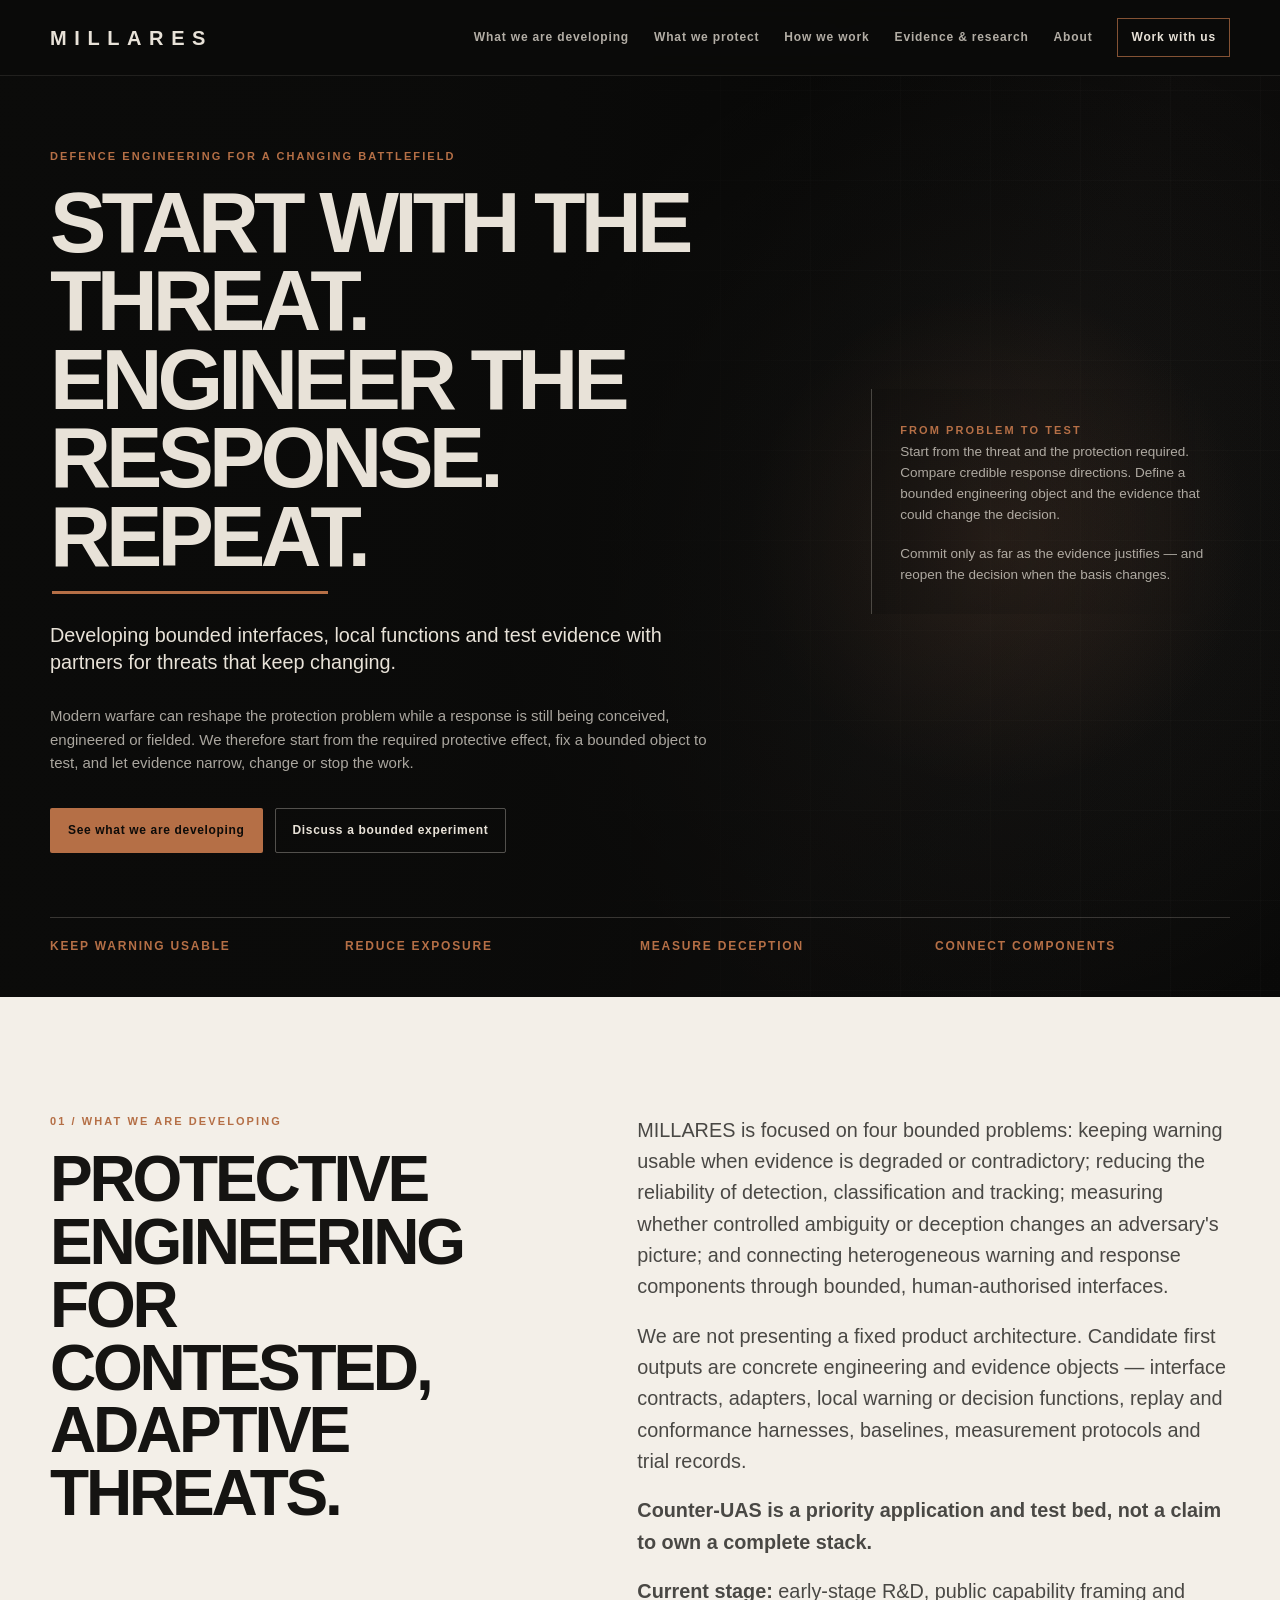
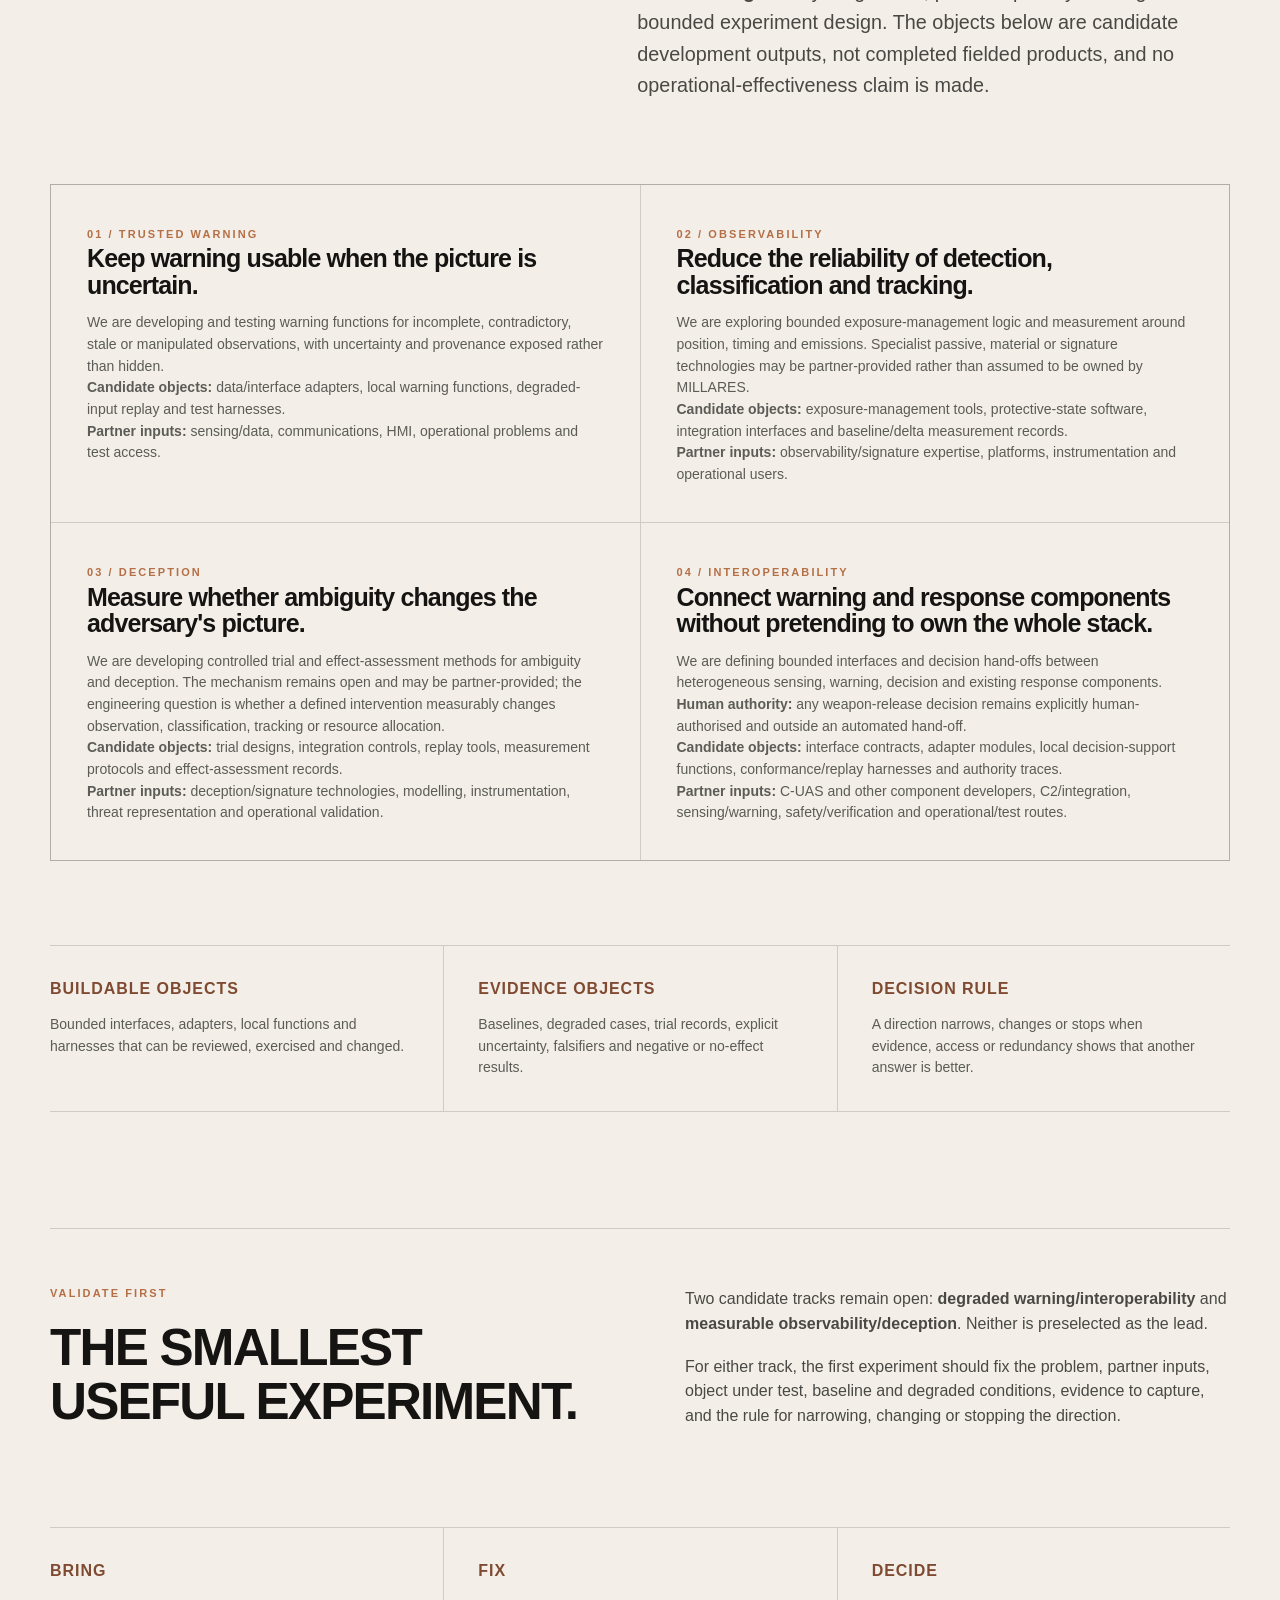
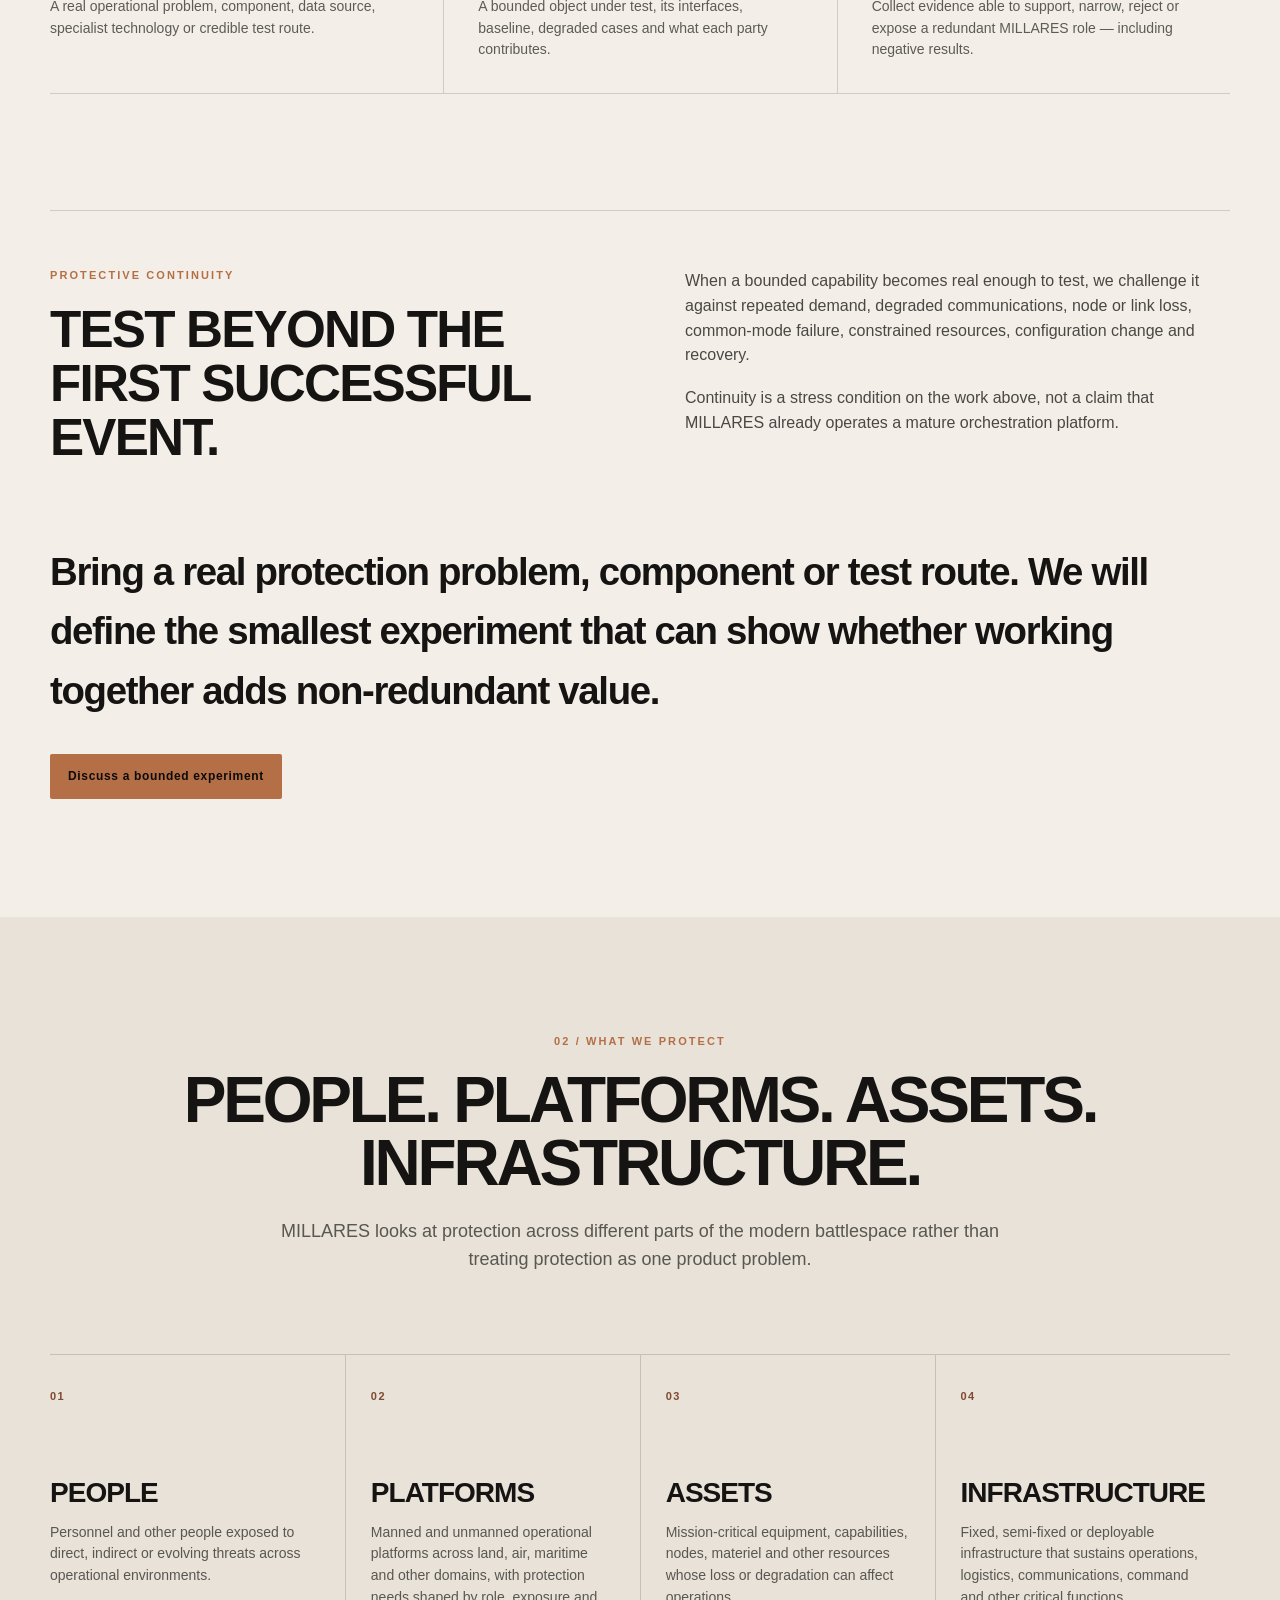
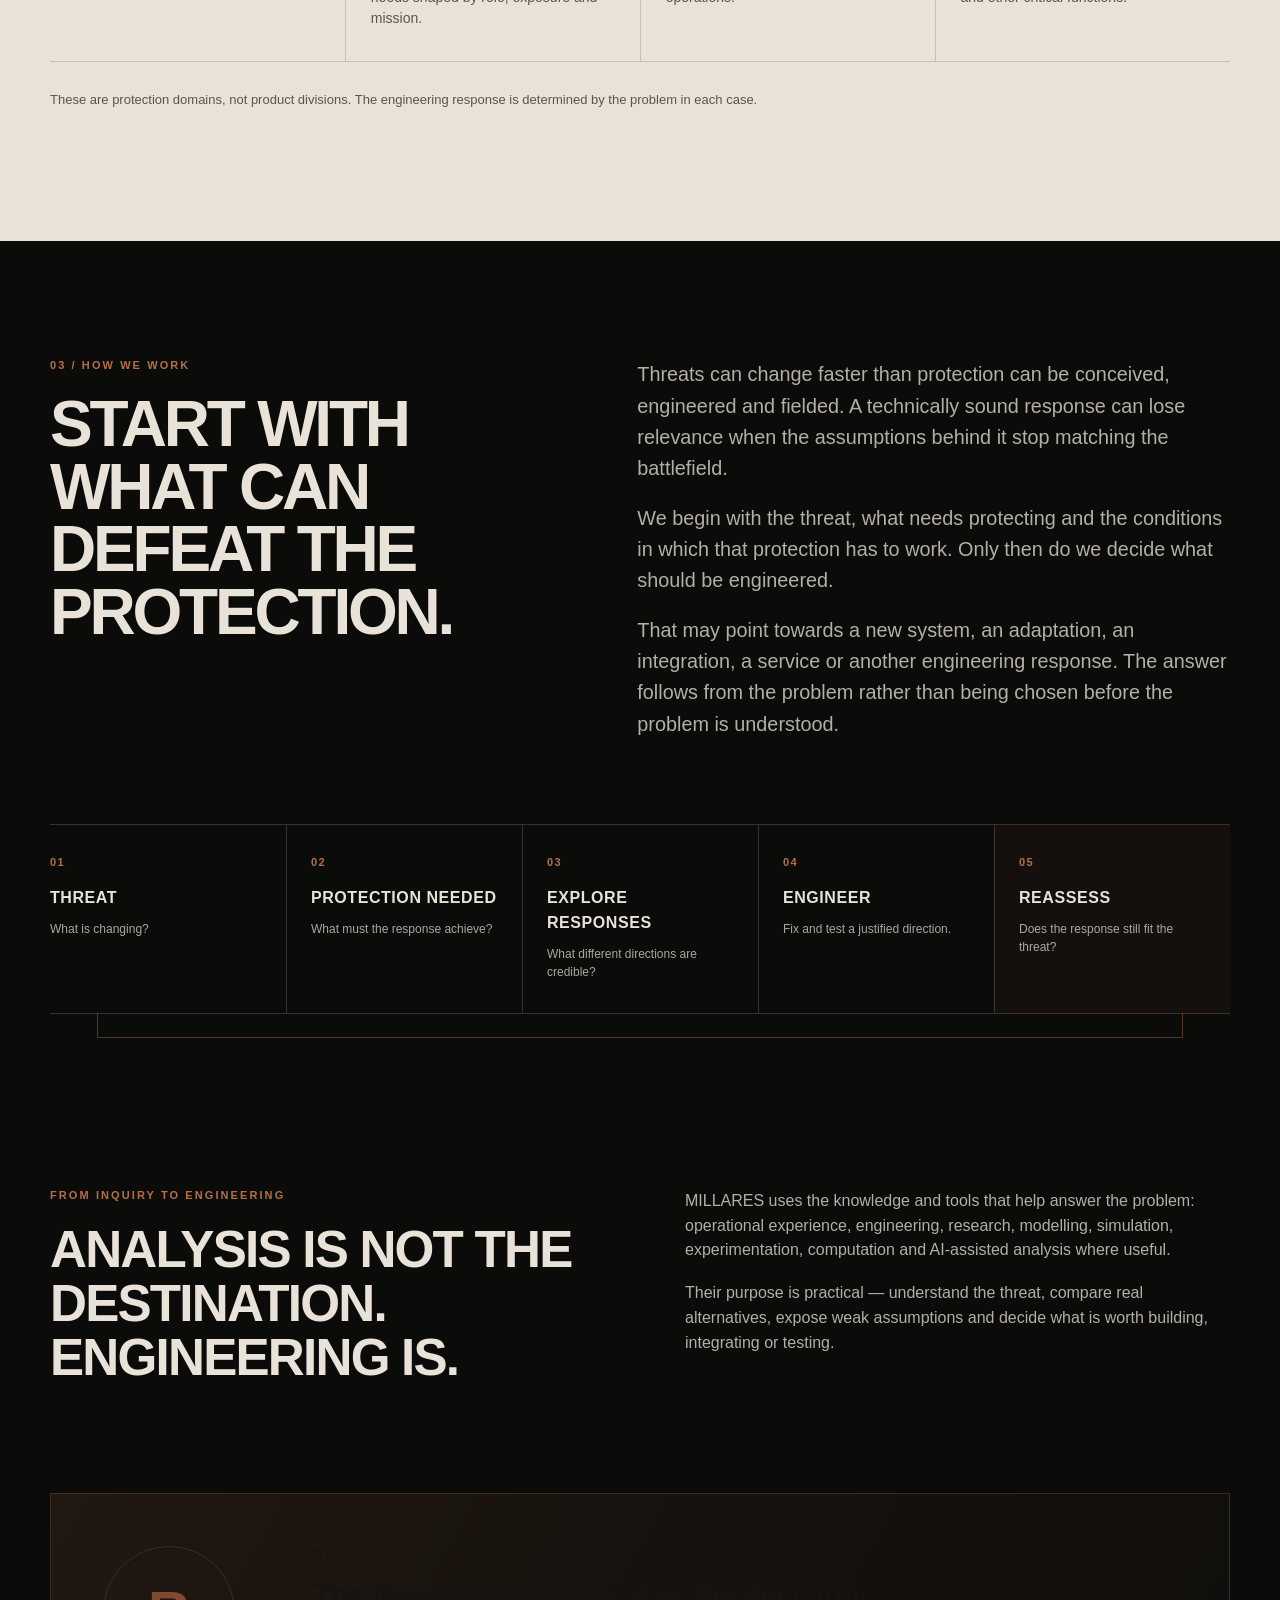
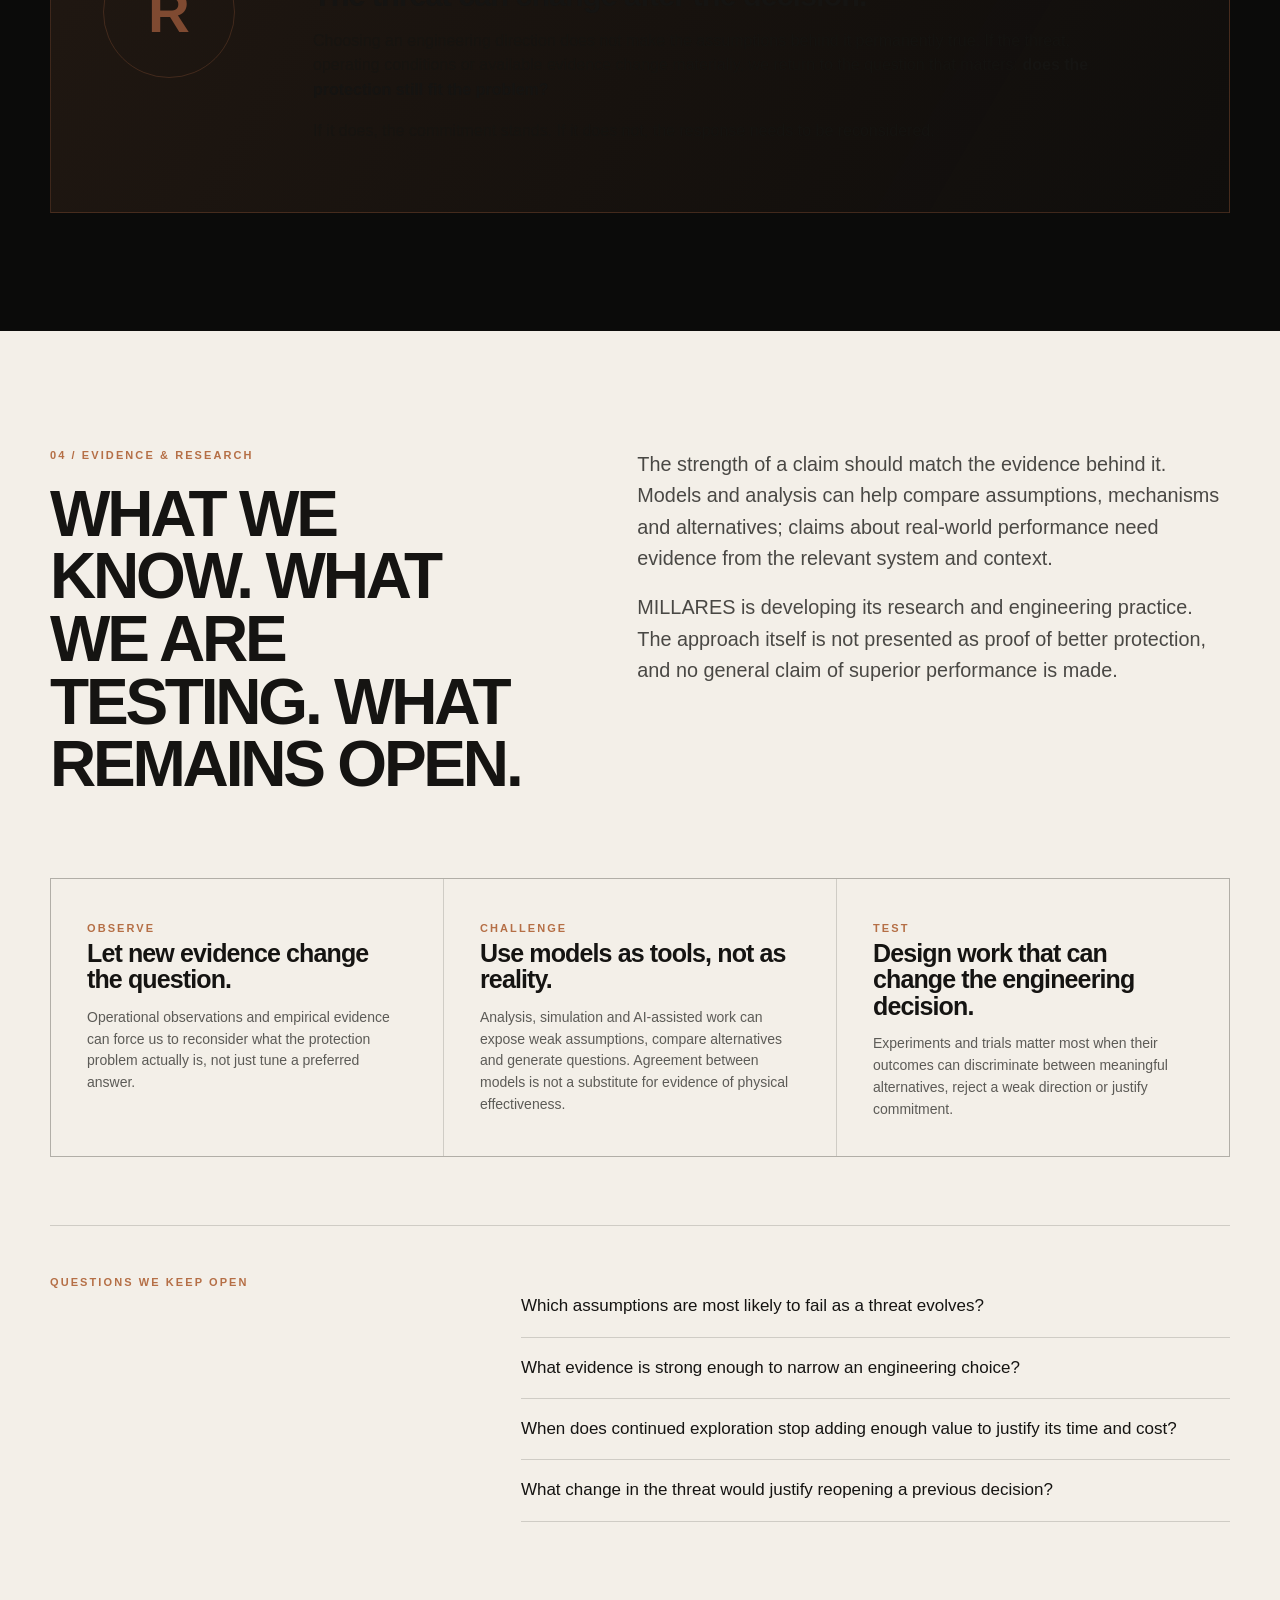
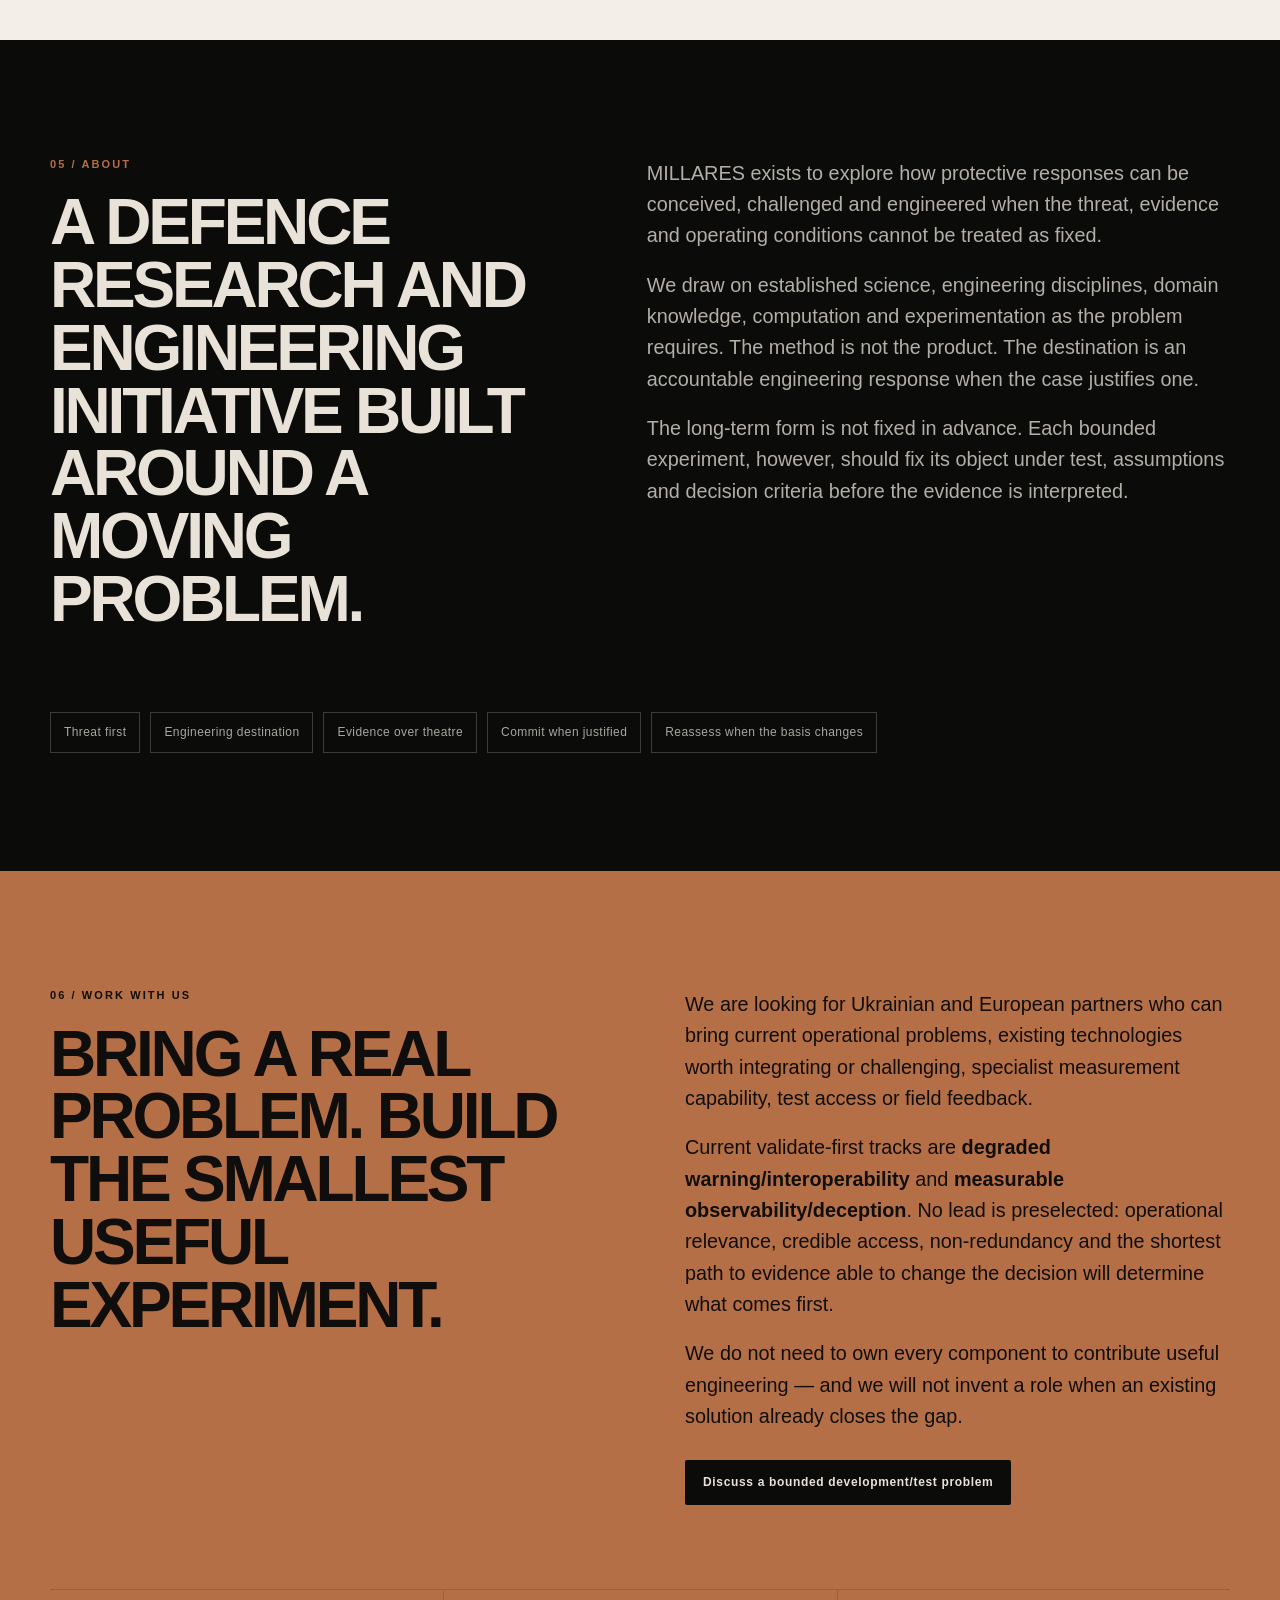
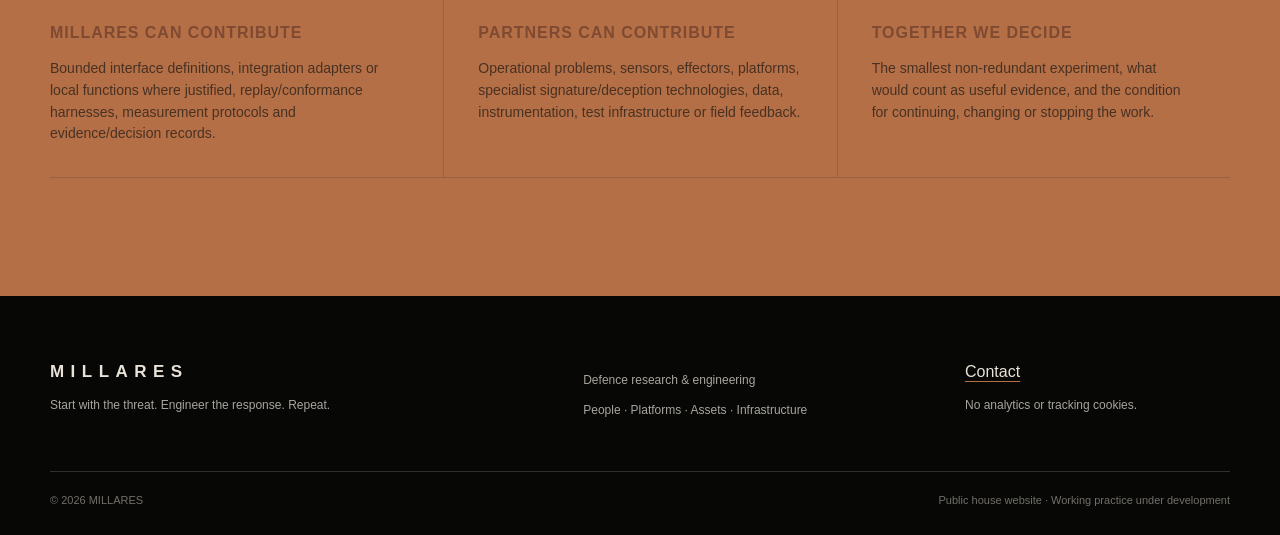
==== commit 6c6f1a12: "MILLARES: apply approved institutional review redesign" ====
--- a/index.html
+++ b/index.html
@@ -1,52 +1,250 @@
 <!doctype html>
 <html lang="en">
 <head>
-<meta charset="utf-8"/>
-<meta content="width=device-width, initial-scale=1" name="viewport"/>
-<title>MILLARES — Defence engineering for a changing battlefield</title>
-<meta content="MILLARES is a defence research and engineering initiative focused on protecting people, platforms, assets and infrastructure against changing warfare threats." name="description"/>
-<meta content="#0b0b0a" name="theme-color"/>
-<meta content="index,follow,max-image-preview:large" name="robots"/>
-<link href="https://javifdzplz.github.io/ibera-systems-tercio/" rel="canonical"/>
-<meta content="website" property="og:type"/>
-<meta content="https://javifdzplz.github.io/ibera-systems-tercio/" property="og:url"/>
-<meta content="MILLARES — Start with the threat. Engineer the response. Repeat." property="og:title"/>
-<meta content="Defence research and engineering for changing warfare threats across people, platforms, assets and infrastructure." property="og:description"/>
-<meta content="summary" name="twitter:card"/>
-<meta content="MILLARES — Defence engineering for a changing battlefield" name="twitter:title"/>
-<meta content="Start with the threat. Engineer the response. Repeat." name="twitter:description"/>
-<link href="favicon.svg" rel="icon" type="image/svg+xml"/><link href="styles.css?v=20260810-1" rel="stylesheet"/>
-<script defer="" src="script.js?v=20260810-1"></script>
+  <meta charset="utf-8"/>
+  <meta content="width=device-width, initial-scale=1" name="viewport"/>
+  <title>MILLARES — Defence engineering for a changing battlefield</title>
+  <meta content="MILLARES is an early-stage defence research and engineering initiative developing bounded warning, observability, deception-measurement and interoperability capabilities for changing threats." name="description"/>
+  <meta content="#0b0b0a" name="theme-color"/>
+  <meta content="index,follow,max-image-preview:large" name="robots"/>
+  <link href="https://javifdzplz.github.io/ibera-systems-tercio/" rel="canonical"/>
+  <meta content="website" property="og:type"/>
+  <meta content="https://javifdzplz.github.io/ibera-systems-tercio/" property="og:url"/>
+  <meta content="MILLARES — Start with the threat. Engineer the response. Repeat." property="og:title"/>
+  <meta content="Bounded protective engineering for changing threats: trusted warning, observability, measurable deception and human-authorised interoperability." property="og:description"/>
+  <meta content="summary" name="twitter:card"/>
+  <meta content="MILLARES — Defence engineering for a changing battlefield" name="twitter:title"/>
+  <meta content="Start with the threat. Engineer the response. Repeat." name="twitter:description"/>
+  <link href="favicon.svg" rel="icon" type="image/svg+xml"/>
+  <link href="styles.css?v=20260810-1" rel="stylesheet"/>
+  <script defer src="script.js?v=20260810-1"></script>
 </head>
 <body>
 <a class="skip-link" href="#main">Skip to content</a>
 <header class="site-header" id="top">
-<div class="header-inner">
-<a aria-label="MILLARES home" class="wordmark" href="#top">MILLARES</a>
-<button aria-controls="primary-nav" aria-expanded="false" class="menu-toggle" type="button">
-<span class="sr-only">Toggle navigation</span><span aria-hidden="true"></span><span aria-hidden="true"></span><span aria-hidden="true"></span>
-</button>
-<nav aria-label="Primary navigation" class="primary-nav" id="primary-nav">
-<a href="#capabilities">What we are developing</a><a href="#protect">What we protect</a><a href="#approach">How we work</a><a href="#evidence">Evidence &amp; research</a><a href="#about">About</a><a class="nav-cta" href="#work">Work with us</a></nav>
-</div>
+  <div class="header-inner">
+    <a aria-label="MILLARES home" class="wordmark" href="#top">MILLARES</a>
+    <button aria-controls="primary-nav" aria-expanded="false" class="menu-toggle" type="button">
+      <span class="sr-only">Toggle navigation</span><span aria-hidden="true"></span><span aria-hidden="true"></span><span aria-hidden="true"></span>
+    </button>
+    <nav aria-label="Primary navigation" class="primary-nav" id="primary-nav">
+      <a href="#capabilities">What we are developing</a>
+      <a href="#protect">What we protect</a>
+      <a href="#approach">How we work</a>
+      <a href="#evidence">Evidence &amp; research</a>
+      <a href="#about">About</a>
+      <a class="nav-cta" href="#work">Work with us</a>
+    </nav>
+  </div>
 </header>
+
 <main id="main">
-<section aria-labelledby="hero-title" class="hero section-dark">
-<div aria-hidden="true" class="evolving-field"></div><div aria-hidden="true" class="hero-grid"></div>
-<div class="shell hero-shell"><div class="hero-copy"><p class="eyebrow">Defence engineering for a changing battlefield</p><h1 id="hero-title"><span>Start with the threat.</span><span>Engineer the response.</span><span class="repeat-line">Repeat.</span></h1><p class="hero-subhead">Protecting people, platforms, assets and infrastructure against threats that keep evolving.</p><p class="hero-lead">Modern warfare changes quickly. New technologies, tactics and operating conditions can reshape the threat while protection is still being conceived, engineered or fielded.</p><div class="hero-actions"><a class="button button-primary" href="#capabilities">See what we are developing</a><a class="button button-quiet" href="#work">Work with MILLARES</a></div></div>
-<div aria-label="MILLARES working logic" class="hero-aside"><span class="aside-label">Working logic</span><p>MILLARES starts from the threat and the protection required. We examine different ways of responding, challenge what we think we know and engineer the response that makes sense for the problem — without assuming the product in advance.</p><p>As the threat changes, we reassess the protection and the engineering direction.</p></div></div>
-<div aria-label="Current protective engineering directions" class="scope-rail shell"><span>Trusted warning</span><span>Observability</span><span>Deception</span><span>Interoperability</span></div>
-</section>
-<section aria-labelledby="capabilities-title" class="section-light section-major" id="capabilities"><div class="shell split-intro"><div><p class="section-kicker">01 / What we are developing</p><h2 id="capabilities-title">Protective engineering for contested, adaptive threats.</h2></div><div class="prose prose-large"><p>MILLARES is focused on a small number of bounded problems: keeping warning usable when evidence is degraded or contradictory; reducing exposure and observability; making deception measurable rather than assumed; and connecting heterogeneous warning and response components through bounded, human-authorised interfaces.</p><p>We are not presenting a fixed product architecture. The first outputs we intend to build and test are concrete engineering objects — interface contracts, adapters, local warning modules, replay and test harnesses, and measurement protocols.</p><p><strong>Counter-UAS is a priority application and test bed, not a claim to own a complete stack.</strong></p><p><strong>Early-stage R&amp;D.</strong> Candidate capability directions and experiments; not fielded products and not operational-effectiveness claims.</p></div></div>
-<div aria-label="MILLARES protective engineering directions" class="shell evidence-grid" style="grid-template-columns: repeat(auto-fit, minmax(min(440px, 100%), 1fr));">
-<article><span class="evidence-label">01 / Trusted warning</span><h3>Keep warning usable when the picture is uncertain.</h3><p>We are developing and testing warning functions for incomplete, contradictory, stale or manipulated observations, with uncertainty and provenance exposed rather than hidden.</p><p><strong>Objects:</strong> data/interface adapters, local warning modules, degraded-input replay and test harnesses.</p><p><strong>Partners:</strong> sensing/data, communications, HMI, operational users and test organisations.</p></article>
-<article><span class="evidence-label">02 / Observability</span><h3>Reduce what the adversary can reliably see and follow.</h3><p>We are exploring bounded ways to reduce exposure and observability through position, timing, emission discipline and partner-provided passive measures, measured against a defined baseline.</p><p><strong>Objects:</strong> exposure-management tools, protective-state software, integration interfaces and measurement data products.</p><p><strong>Partners:</strong> observability/signature specialists, platform teams, instrumentation and operational users.</p></article>
-<article><span class="evidence-label">03 / Deception</span><h3>Make deception something we can test, not assume.</h3><p>We are exploring controlled ambiguity and deception together with the instrumentation and measurement needed to determine whether they actually change observation, classification, tracking or resource allocation.</p><p><strong>Objects:</strong> deception-control logic, partner-integrated elements, replay tools, measurement protocols and effect-assessment records.</p><p><strong>Partners:</strong> deception/signature specialists, modelling, instrumentation, threat representation and operational validation.</p></article>
-<article><span class="evidence-label">04 / Interoperability</span><h3>Connect existing warning and response components without pretending to own the whole stack.</h3><p>We are defining bounded interfaces and decision hand-offs between heterogeneous sensing, warning, decision and existing response components, while keeping explicit human authority over any weapon-release decision.</p><p><strong>Objects:</strong> interface contracts, adapter modules, local decision-support functions, conformance/replay harnesses and human-authority traces.</p><p><strong>Partners:</strong> C-UAS and other component developers, C2/integration, sensing/warning, safety/verification and Ukrainian operational/test routes.</p></article>
-</div>
-<div aria-label="How MILLARES makes development testable" class="shell tempo-strip"><article><span>Buildable objects</span><p>Interface contracts, adapters, local warning and decision modules, replay/test harnesses and measurement protocols.</p></article><article><span>Evidence objects</span><p>Defined baselines, degraded cases, trial records, explicit uncertainty, falsifiers and negative or no-effect results.</p></article><article><span>Convergence rule</span><p>A direction narrows, changes or stops when access, evidence or redundancy shows that another answer is better.</p></article></div>
-<div class="shell engineering-destination" style="border-top-color: var(--line-light);"><div><p class="section-kicker">Protective continuity</p><h3>Test beyond the first successful event.</h3></div><div class="prose"><p>When a bounded capability becomes real enough to test, we challenge it against repeated demand, degraded communications, node or link loss, common-mode failure, constrained resources, configuration change and recovery.</p><p>Continuity is a stress condition on the work above, not a claim that MILLARES already operates a mature orchestration platform.</p></div></div>
-<p class="shell pull-line">Bring a real protection problem, component or test route. We will define the smallest experiment that can show whether working together adds value.</p><div class="shell hero-actions"><a class="button button-primary" href="#work">Discuss a bounded experiment</a></div>
-</section><section aria-labelledby="protect-title" class="section-bone section-major" id="protect"><div class="shell section-heading-wide"><p class="section-kicker">02 / What we protect</p><h2 id="protect-title">People. Platforms. Assets. Infrastructure.</h2><p>MILLARES looks at protection across different parts of the modern battlespace rather than treating protection as one product problem.</p></div><div class="shell protection-grid"><article><span class="object-index">01</span><h3>People</h3><p>Personnel and other people exposed to direct, indirect or evolving threats across operational environments.</p></article><article><span class="object-index">02</span><h3>Platforms</h3><p>Manned and unmanned operational platforms across land, air, maritime and other domains, with protection needs shaped by role, exposure and mission.</p></article><article><span class="object-index">03</span><h3>Assets</h3><p>Mission-critical equipment, capabilities, nodes, materiel and other resources whose loss or degradation can affect operations.</p></article><article><span class="object-index">04</span><h3>Infrastructure</h3><p>Fixed, semi-fixed or deployable infrastructure that sustains operations, logistics, communications, command and other critical functions.</p></article></div><p class="shell scope-note">These are protection domains, not product divisions. The engineering response is determined by the problem in each case.</p></section><section aria-labelledby="approach-title" class="section-dark section-major" id="approach"><div class="shell split-intro"><div><p class="section-kicker">03 / How we work</p><h2 id="approach-title">Start with what can defeat the protection.</h2></div><div class="prose prose-large"><p>Threats can change faster than protection can be conceived, engineered and fielded. A technically sound response can lose relevance when the assumptions behind it stop matching the battlefield.</p><p>We begin with the threat, what needs protecting and the conditions in which that protection has to work. Only then do we decide what should be engineered.</p><p>That may point towards a new system, an adaptation, an integration, a service or another engineering response. The answer can be familiar or unconventional; the point is that it follows from the problem rather than being chosen before the problem is understood.</p></div></div><div aria-label="MILLARES problem-to-engineering loop" class="shell response-loop"><div class="loop-step"><b>01</b><span>Threat</span><small>What is changing?</small></div><div class="loop-step"><b>02</b><span>Protection needed</span><small>What must the response achieve?</small></div><div class="loop-step"><b>03</b><span>Explore responses</span><small>What different directions are credible?</small></div><div class="loop-step"><b>04</b><span>Engineer</span><small>Commit when the case is strong enough.</small></div><div class="loop-step loop-return"><b>05</b><span>Reassess</span><small>Does the response still fit the threat?</small></div></div><div class="shell engineering-destination"><div><p class="section-kicker">From inquiry to engineering</p><h3>Analysis is not the destination. Engineering is.</h3></div><div class="prose"><p>MILLARES uses the knowledge and tools that help answer the problem: operational experience, engineering, research, modelling, simulation, experimentation, computation and AI-assisted analysis where useful.</p><p>Their purpose is practical — to understand the threat, compare real alternatives, find weak assumptions and decide what is worth engineering. We explore alternatives to improve the engineering choice, not to avoid making one.</p></div></div><div class="shell repeat-panel"><div aria-hidden="true" class="repeat-mark">R</div><div><p class="section-kicker">Why repeat?</p><h3>The threat can change after the decision.</h3><p>Choosing an engineering direction does not make the assumptions behind it permanently true. If the threat, operating conditions or available evidence change materially, we return to the question that matters: <strong>does the protection still fit the problem?</strong></p><p>If it does, the commitment stands. If it does not, the response needs to be reconsidered.</p></div></div></section><section aria-labelledby="evidence-title" class="section-light section-major" id="evidence"><div class="shell split-intro"><div><p class="section-kicker">04 / Evidence &amp; research</p><h2 id="evidence-title">What we know. What we are testing. What remains open.</h2></div><div class="prose prose-large"><p>The strength of a claim should match the evidence behind it. Models and analysis can help compare assumptions, mechanisms and alternatives; claims about real-world performance need evidence from the relevant system and context.</p><p>MILLARES is developing its research and engineering practice. The approach itself is not presented as proof of better protection, and no general claim of superior performance is made.</p></div></div><div class="shell evidence-grid"><article><span class="evidence-label">Observe</span><h3>Let new evidence change the question.</h3><p>Operational observations and empirical evidence can force us to reconsider what the protection problem actually is, not just tune a preferred answer.</p></article><article><span class="evidence-label">Challenge</span><h3>Use models as tools, not as reality.</h3><p>Analysis, simulation and AI-assisted work can expose weak assumptions, compare alternatives and generate questions. Agreement between models is not a substitute for evidence of physical effectiveness.</p></article><article><span class="evidence-label">Test</span><h3>Design work that can change the engineering decision.</h3><p>Experiments and trials matter most when their outcomes can discriminate between meaningful alternatives, reject a weak direction or justify commitment.</p></article></div><div class="shell open-questions"><p class="section-kicker">Questions we keep open</p><ul><li>Which assumptions are most likely to fail as a threat evolves?</li><li>What evidence is strong enough to narrow an engineering choice?</li><li>When does continued exploration stop adding enough value to justify its time and cost?</li><li>What change in the threat would justify reopening a previous decision?</li></ul></div></section><section aria-labelledby="about-title" class="section-dark section-major about-section" id="about"><div class="shell about-grid"><div><p class="section-kicker">05 / About</p><h2 id="about-title">A defence research and engineering initiative built around a moving problem.</h2></div><div class="prose prose-large"><p>MILLARES exists to explore how protective responses can be conceived, challenged and engineered when the threat, evidence and operating conditions cannot be treated as fixed.</p><p>We draw on established science, engineering disciplines, domain knowledge, computation and experimentation as the problem requires. The method is not the product. The destination is an accountable engineering response when the case justifies one.</p><p>The exact form of that response is intentionally not fixed in advance.</p></div></div><div class="shell principles"><span>Threat first</span><span>Engineering destination</span><span>Evidence over theatre</span><span>Commit when justified</span><span>Reassess when the basis changes</span></div></section><section aria-labelledby="work-title" class="section-copper section-major" id="work"><div class="shell work-grid"><div><p class="section-kicker">06 / Work with us</p><h2 id="work-title">Bring a real problem. Build the smallest useful experiment.</h2></div><div class="prose prose-large"><p>We are looking for Ukrainian and European partners who can bring current operational problems, existing technologies worth integrating or challenging, specialist measurement capability, test access or field feedback.</p><p>Current validate-first collaboration tracks include degraded warning/interoperability and measurable observability/deception. Which one leads will be decided by operational relevance, partner access, non-redundancy and the shortest path to falsifiable evidence.</p><p>Sensors, effectors, specialist technologies, platforms and test infrastructure may be partner-provided. We do not need to own every component to contribute useful engineering — and we will not invent a role when an existing solution already closes the gap.</p><a class="button button-dark" href="mailto:franciscoj_fernandez@icloud.com?subject=MILLARES%20collaboration">Start a conversation</a></div></div></section></main>
-<footer class="site-footer"><div class="shell footer-grid"><div><a class="wordmark footer-wordmark" href="#top">MILLARES</a><p>Start with the threat. Engineer the response. Repeat.</p></div><div><p>Defence research &amp; engineering</p><p>People · Platforms · Assets · Infrastructure</p></div><div><a href="mailto:franciscoj_fernandez@icloud.com?subject=MILLARES%20enquiry">Contact</a><p>No analytics or tracking cookies.</p></div></div><div class="shell footer-base"><span>© 2026 MILLARES</span><span>Public house website · Working practice under development</span></div></footer>
-</body></html>+  <section aria-labelledby="hero-title" class="hero section-dark">
+    <div aria-hidden="true" class="evolving-field"></div>
+    <div aria-hidden="true" class="hero-grid"></div>
+    <div class="shell hero-shell">
+      <div class="hero-copy">
+        <p class="eyebrow">Defence engineering for a changing battlefield</p>
+        <h1 id="hero-title"><span>Start with the threat.</span><span>Engineer the response.</span><span class="repeat-line">Repeat.</span></h1>
+        <p class="hero-subhead">Developing bounded interfaces, local functions and test evidence with partners for threats that keep changing.</p>
+        <p class="hero-lead">Modern warfare can reshape the protection problem while a response is still being conceived, engineered or fielded. We therefore start from the required protective effect, fix a bounded object to test, and let evidence narrow, change or stop the work.</p>
+        <div class="hero-actions">
+          <a class="button button-primary" href="#capabilities">See what we are developing</a>
+          <a class="button button-quiet" href="#work">Discuss a bounded experiment</a>
+        </div>
+      </div>
+      <div aria-label="MILLARES working logic" class="hero-aside">
+        <span class="aside-label">From problem to test</span>
+        <p>Start from the threat and the protection required. Compare credible response directions. Define a bounded engineering object and the evidence that could change the decision.</p>
+        <p>Commit only as far as the evidence justifies — and reopen the decision when the basis changes.</p>
+      </div>
+    </div>
+    <div aria-label="Current protective engineering directions" class="scope-rail shell">
+      <span>Keep warning usable</span><span>Reduce exposure</span><span>Measure deception</span><span>Connect components</span>
+    </div>
+  </section>
+
+  <section aria-labelledby="capabilities-title" class="section-light section-major" id="capabilities">
+    <div class="shell split-intro">
+      <div>
+        <p class="section-kicker">01 / What we are developing</p>
+        <h2 id="capabilities-title">Protective engineering for contested, adaptive threats.</h2>
+      </div>
+      <div class="prose prose-large">
+        <p>MILLARES is focused on four bounded problems: keeping warning usable when evidence is degraded or contradictory; reducing the reliability of detection, classification and tracking; measuring whether controlled ambiguity or deception changes an adversary's picture; and connecting heterogeneous warning and response components through bounded, human-authorised interfaces.</p>
+        <p>We are not presenting a fixed product architecture. Candidate first outputs are concrete engineering and evidence objects — interface contracts, adapters, local warning or decision functions, replay and conformance harnesses, baselines, measurement protocols and trial records.</p>
+        <p><strong>Counter-UAS is a priority application and test bed, not a claim to own a complete stack.</strong></p>
+        <p><strong>Current stage:</strong> early-stage R&amp;D, public capability framing and bounded experiment design. The objects below are candidate development outputs, not completed fielded products, and no operational-effectiveness claim is made.</p>
+      </div>
+    </div>
+
+    <div aria-label="MILLARES protective engineering directions" class="shell evidence-grid" style="grid-template-columns: repeat(auto-fit, minmax(min(440px, 100%), 1fr));">
+      <article>
+        <span class="evidence-label">01 / Trusted warning</span>
+        <h3>Keep warning usable when the picture is uncertain.</h3>
+        <p>We are developing and testing warning functions for incomplete, contradictory, stale or manipulated observations, with uncertainty and provenance exposed rather than hidden.</p>
+        <p><strong>Candidate objects:</strong> data/interface adapters, local warning functions, degraded-input replay and test harnesses.</p>
+        <p><strong>Partner inputs:</strong> sensing/data, communications, HMI, operational problems and test access.</p>
+      </article>
+      <article>
+        <span class="evidence-label">02 / Observability</span>
+        <h3>Reduce the reliability of detection, classification and tracking.</h3>
+        <p>We are exploring bounded exposure-management logic and measurement around position, timing and emissions. Specialist passive, material or signature technologies may be partner-provided rather than assumed to be owned by MILLARES.</p>
+        <p><strong>Candidate objects:</strong> exposure-management tools, protective-state software, integration interfaces and baseline/delta measurement records.</p>
+        <p><strong>Partner inputs:</strong> observability/signature expertise, platforms, instrumentation and operational users.</p>
+      </article>
+      <article>
+        <span class="evidence-label">03 / Deception</span>
+        <h3>Measure whether ambiguity changes the adversary's picture.</h3>
+        <p>We are developing controlled trial and effect-assessment methods for ambiguity and deception. The mechanism remains open and may be partner-provided; the engineering question is whether a defined intervention measurably changes observation, classification, tracking or resource allocation.</p>
+        <p><strong>Candidate objects:</strong> trial designs, integration controls, replay tools, measurement protocols and effect-assessment records.</p>
+        <p><strong>Partner inputs:</strong> deception/signature technologies, modelling, instrumentation, threat representation and operational validation.</p>
+      </article>
+      <article>
+        <span class="evidence-label">04 / Interoperability</span>
+        <h3>Connect warning and response components without pretending to own the whole stack.</h3>
+        <p>We are defining bounded interfaces and decision hand-offs between heterogeneous sensing, warning, decision and existing response components.</p>
+        <p><strong>Human authority:</strong> any weapon-release decision remains explicitly human-authorised and outside an automated hand-off.</p>
+        <p><strong>Candidate objects:</strong> interface contracts, adapter modules, local decision-support functions, conformance/replay harnesses and authority traces.</p>
+        <p><strong>Partner inputs:</strong> C-UAS and other component developers, C2/integration, sensing/warning, safety/verification and operational/test routes.</p>
+      </article>
+    </div>
+
+    <div aria-label="How MILLARES makes development testable" class="shell tempo-strip">
+      <article><span>Buildable objects</span><p>Bounded interfaces, adapters, local functions and harnesses that can be reviewed, exercised and changed.</p></article>
+      <article><span>Evidence objects</span><p>Baselines, degraded cases, trial records, explicit uncertainty, falsifiers and negative or no-effect results.</p></article>
+      <article><span>Decision rule</span><p>A direction narrows, changes or stops when evidence, access or redundancy shows that another answer is better.</p></article>
+    </div>
+
+    <div class="shell engineering-destination" style="border-top-color: var(--line-light);">
+      <div>
+        <p class="section-kicker">Validate first</p>
+        <h3>The smallest useful experiment.</h3>
+      </div>
+      <div class="prose">
+        <p>Two candidate tracks remain open: <strong>degraded warning/interoperability</strong> and <strong>measurable observability/deception</strong>. Neither is preselected as the lead.</p>
+        <p>For either track, the first experiment should fix the problem, partner inputs, object under test, baseline and degraded conditions, evidence to capture, and the rule for narrowing, changing or stopping the direction.</p>
+      </div>
+    </div>
+
+    <div aria-label="Smallest useful experiment skeleton" class="shell tempo-strip">
+      <article><span>Bring</span><p>A real operational problem, component, data source, specialist technology or credible test route.</p></article>
+      <article><span>Fix</span><p>A bounded object under test, its interfaces, baseline, degraded cases and what each party contributes.</p></article>
+      <article><span>Decide</span><p>Collect evidence able to support, narrow, reject or expose a redundant MILLARES role — including negative results.</p></article>
+    </div>
+
+    <div class="shell engineering-destination" style="border-top-color: var(--line-light);">
+      <div>
+        <p class="section-kicker">Protective continuity</p>
+        <h3>Test beyond the first successful event.</h3>
+      </div>
+      <div class="prose">
+        <p>When a bounded capability becomes real enough to test, we challenge it against repeated demand, degraded communications, node or link loss, common-mode failure, constrained resources, configuration change and recovery.</p>
+        <p>Continuity is a stress condition on the work above, not a claim that MILLARES already operates a mature orchestration platform.</p>
+      </div>
+    </div>
+
+    <p class="shell pull-line">Bring a real protection problem, component or test route. We will define the smallest experiment that can show whether working together adds non-redundant value.</p>
+    <div class="shell hero-actions"><a class="button button-primary" href="#work">Discuss a bounded experiment</a></div>
+  </section>
+
+  <section aria-labelledby="protect-title" class="section-bone section-major" id="protect">
+    <div class="shell section-heading-wide">
+      <p class="section-kicker">02 / What we protect</p>
+      <h2 id="protect-title">People. Platforms. Assets. Infrastructure.</h2>
+      <p>MILLARES looks at protection across different parts of the modern battlespace rather than treating protection as one product problem.</p>
+    </div>
+    <div class="shell protection-grid">
+      <article><span class="object-index">01</span><h3>People</h3><p>Personnel and other people exposed to direct, indirect or evolving threats across operational environments.</p></article>
+      <article><span class="object-index">02</span><h3>Platforms</h3><p>Manned and unmanned operational platforms across land, air, maritime and other domains, with protection needs shaped by role, exposure and mission.</p></article>
+      <article><span class="object-index">03</span><h3>Assets</h3><p>Mission-critical equipment, capabilities, nodes, materiel and other resources whose loss or degradation can affect operations.</p></article>
+      <article><span class="object-index">04</span><h3>Infrastructure</h3><p>Fixed, semi-fixed or deployable infrastructure that sustains operations, logistics, communications, command and other critical functions.</p></article>
+    </div>
+    <p class="shell scope-note">These are protection domains, not product divisions. The engineering response is determined by the problem in each case.</p>
+  </section>
+
+  <section aria-labelledby="approach-title" class="section-dark section-major" id="approach">
+    <div class="shell split-intro">
+      <div><p class="section-kicker">03 / How we work</p><h2 id="approach-title">Start with what can defeat the protection.</h2></div>
+      <div class="prose prose-large">
+        <p>Threats can change faster than protection can be conceived, engineered and fielded. A technically sound response can lose relevance when the assumptions behind it stop matching the battlefield.</p>
+        <p>We begin with the threat, what needs protecting and the conditions in which that protection has to work. Only then do we decide what should be engineered.</p>
+        <p>That may point towards a new system, an adaptation, an integration, a service or another engineering response. The answer follows from the problem rather than being chosen before the problem is understood.</p>
+      </div>
+    </div>
+    <div aria-label="MILLARES problem-to-engineering loop" class="shell response-loop">
+      <div class="loop-step"><b>01</b><span>Threat</span><small>What is changing?</small></div>
+      <div class="loop-step"><b>02</b><span>Protection needed</span><small>What must the response achieve?</small></div>
+      <div class="loop-step"><b>03</b><span>Explore responses</span><small>What different directions are credible?</small></div>
+      <div class="loop-step"><b>04</b><span>Engineer</span><small>Fix and test a justified direction.</small></div>
+      <div class="loop-step loop-return"><b>05</b><span>Reassess</span><small>Does the response still fit the threat?</small></div>
+    </div>
+    <div class="shell engineering-destination">
+      <div><p class="section-kicker">From inquiry to engineering</p><h3>Analysis is not the destination. Engineering is.</h3></div>
+      <div class="prose">
+        <p>MILLARES uses the knowledge and tools that help answer the problem: operational experience, engineering, research, modelling, simulation, experimentation, computation and AI-assisted analysis where useful.</p>
+        <p>Their purpose is practical — understand the threat, compare real alternatives, expose weak assumptions and decide what is worth building, integrating or testing.</p>
+      </div>
+    </div>
+    <div class="shell repeat-panel">
+      <div aria-hidden="true" class="repeat-mark">R</div>
+      <div><p class="section-kicker">Why repeat?</p><h3>The threat can change after the decision.</h3><p>Choosing an engineering direction does not make the assumptions behind it permanently true. If the threat, operating conditions or available evidence change materially, we return to the question that matters: <strong>does the protection still fit the problem?</strong></p><p>If it does, the commitment stands. If it does not, the response needs to be reconsidered.</p></div>
+    </div>
+  </section>
+
+  <section aria-labelledby="evidence-title" class="section-light section-major" id="evidence">
+    <div class="shell split-intro">
+      <div><p class="section-kicker">04 / Evidence &amp; research</p><h2 id="evidence-title">What we know. What we are testing. What remains open.</h2></div>
+      <div class="prose prose-large"><p>The strength of a claim should match the evidence behind it. Models and analysis can help compare assumptions, mechanisms and alternatives; claims about real-world performance need evidence from the relevant system and context.</p><p>MILLARES is developing its research and engineering practice. The approach itself is not presented as proof of better protection, and no general claim of superior performance is made.</p></div>
+    </div>
+    <div class="shell evidence-grid">
+      <article><span class="evidence-label">Observe</span><h3>Let new evidence change the question.</h3><p>Operational observations and empirical evidence can force us to reconsider what the protection problem actually is, not just tune a preferred answer.</p></article>
+      <article><span class="evidence-label">Challenge</span><h3>Use models as tools, not as reality.</h3><p>Analysis, simulation and AI-assisted work can expose weak assumptions, compare alternatives and generate questions. Agreement between models is not a substitute for evidence of physical effectiveness.</p></article>
+      <article><span class="evidence-label">Test</span><h3>Design work that can change the engineering decision.</h3><p>Experiments and trials matter most when their outcomes can discriminate between meaningful alternatives, reject a weak direction or justify commitment.</p></article>
+    </div>
+    <div class="shell open-questions">
+      <p class="section-kicker">Questions we keep open</p>
+      <ul><li>Which assumptions are most likely to fail as a threat evolves?</li><li>What evidence is strong enough to narrow an engineering choice?</li><li>When does continued exploration stop adding enough value to justify its time and cost?</li><li>What change in the threat would justify reopening a previous decision?</li></ul>
+    </div>
+  </section>
+
+  <section aria-labelledby="about-title" class="section-dark section-major about-section" id="about">
+    <div class="shell about-grid">
+      <div><p class="section-kicker">05 / About</p><h2 id="about-title">A defence research and engineering initiative built around a moving problem.</h2></div>
+      <div class="prose prose-large">
+        <p>MILLARES exists to explore how protective responses can be conceived, challenged and engineered when the threat, evidence and operating conditions cannot be treated as fixed.</p>
+        <p>We draw on established science, engineering disciplines, domain knowledge, computation and experimentation as the problem requires. The method is not the product. The destination is an accountable engineering response when the case justifies one.</p>
+        <p>The long-term form is not fixed in advance. Each bounded experiment, however, should fix its object under test, assumptions and decision criteria before the evidence is interpreted.</p>
+      </div>
+    </div>
+    <div class="shell principles"><span>Threat first</span><span>Engineering destination</span><span>Evidence over theatre</span><span>Commit when justified</span><span>Reassess when the basis changes</span></div>
+  </section>
+
+  <section aria-labelledby="work-title" class="section-copper section-major" id="work">
+    <div class="shell work-grid">
+      <div><p class="section-kicker">06 / Work with us</p><h2 id="work-title">Bring a real problem. Build the smallest useful experiment.</h2></div>
+      <div class="prose prose-large">
+        <p>We are looking for Ukrainian and European partners who can bring current operational problems, existing technologies worth integrating or challenging, specialist measurement capability, test access or field feedback.</p>
+        <p>Current validate-first tracks are <strong>degraded warning/interoperability</strong> and <strong>measurable observability/deception</strong>. No lead is preselected: operational relevance, credible access, non-redundancy and the shortest path to evidence able to change the decision will determine what comes first.</p>
+        <p>We do not need to own every component to contribute useful engineering — and we will not invent a role when an existing solution already closes the gap.</p>
+        <a class="button button-dark" href="mailto:franciscoj_fernandez@icloud.com?subject=MILLARES%20bounded%20development%20or%20test%20problem">Discuss a bounded development/test problem</a>
+      </div>
+    </div>
+    <div aria-label="MILLARES and partner contribution split" class="shell tempo-strip">
+      <article><span>MILLARES can contribute</span><p>Bounded interface definitions, integration adapters or local functions where justified, replay/conformance harnesses, measurement protocols and evidence/decision records.</p></article>
+      <article><span>Partners can contribute</span><p>Operational problems, sensors, effectors, platforms, specialist signature/deception technologies, data, instrumentation, test infrastructure or field feedback.</p></article>
+      <article><span>Together we decide</span><p>The smallest non-redundant experiment, what would count as useful evidence, and the condition for continuing, changing or stopping the work.</p></article>
+    </div>
+  </section>
+</main>
+
+<footer class="site-footer">
+  <div class="shell footer-grid">
+    <div><a class="wordmark footer-wordmark" href="#top">MILLARES</a><p>Start with the threat. Engineer the response. Repeat.</p></div>
+    <div><p>Defence research &amp; engineering</p><p>People · Platforms · Assets · Infrastructure</p></div>
+    <div><a href="mailto:franciscoj_fernandez@icloud.com?subject=MILLARES%20enquiry">Contact</a><p>No analytics or tracking cookies.</p></div>
+  </div>
+  <div class="shell footer-base"><span>© 2026 MILLARES</span><span>Public house website · Working practice under development</span></div>
+</footer>
+</body>
+</html>
